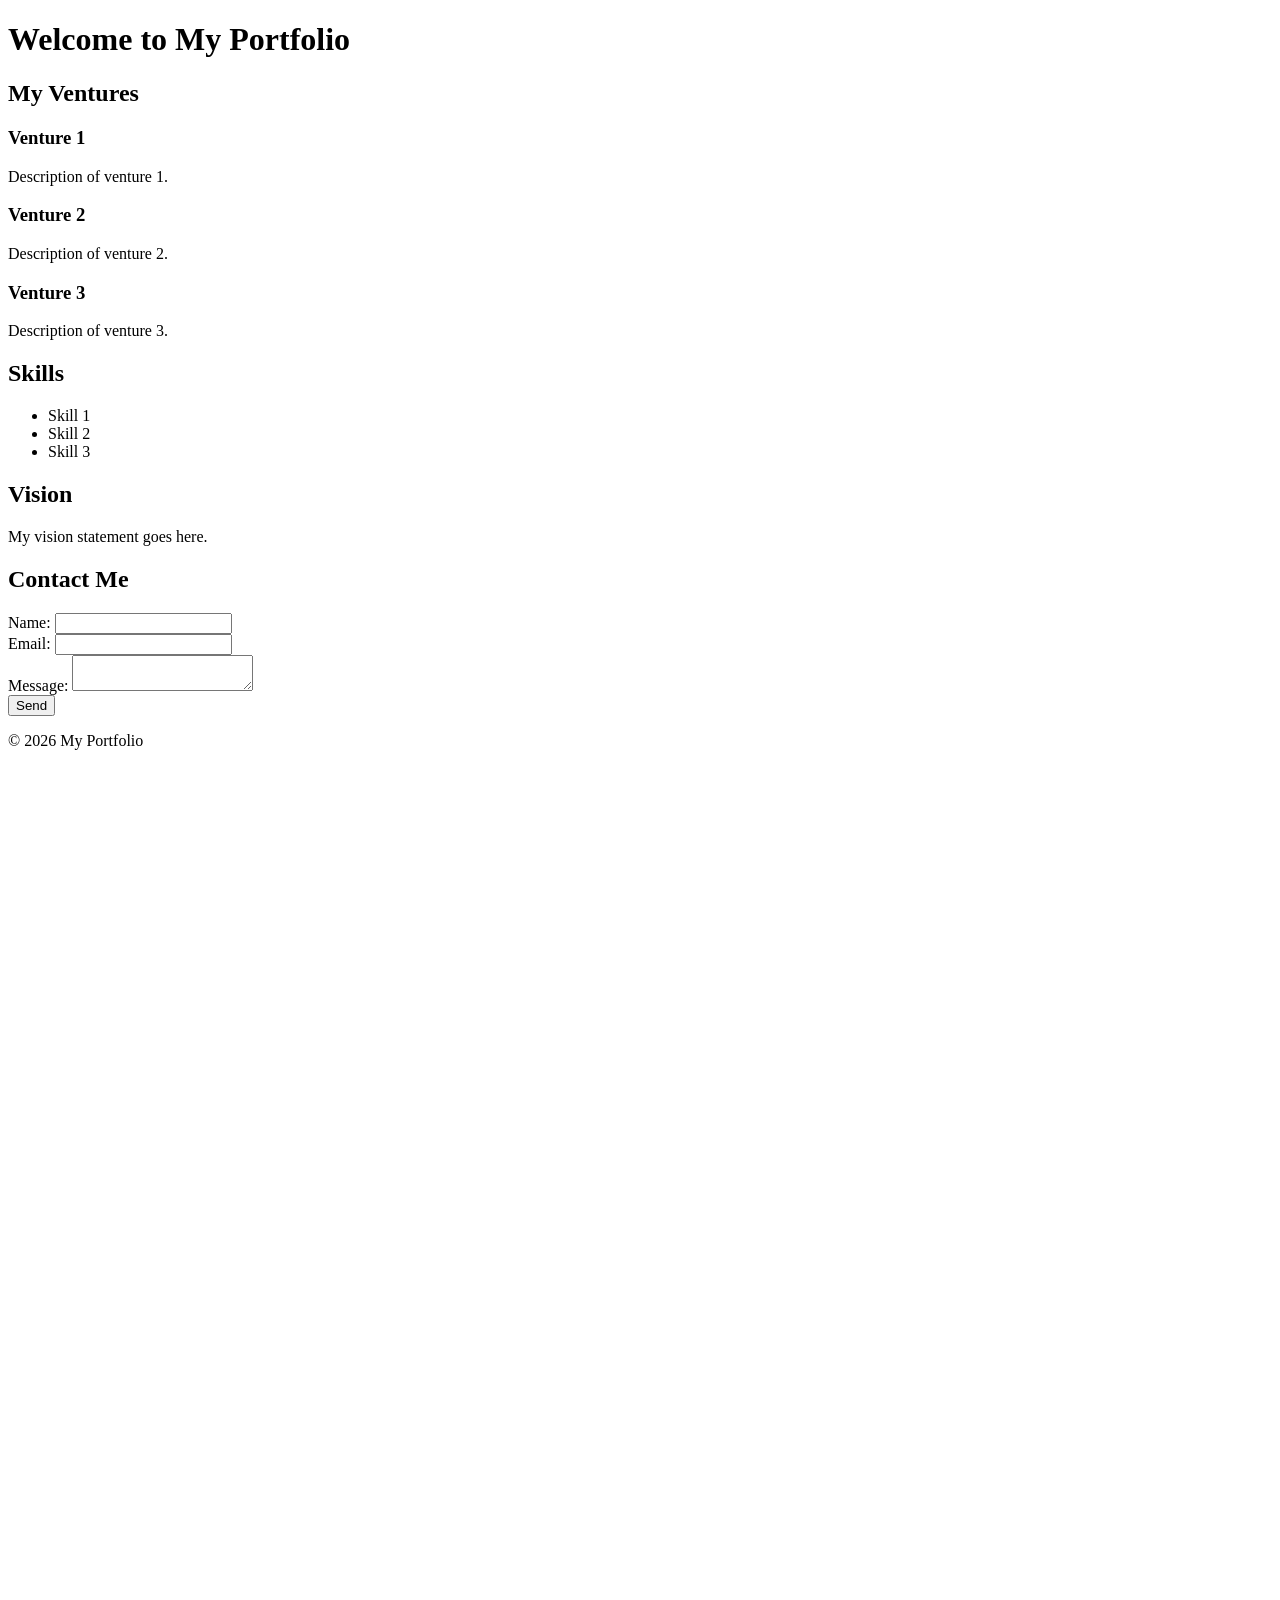
==== index.html @ dc234bf6 "Update HTML file with complete content including venture cards, skills section, vision section, cont" ====
<!DOCTYPE html>
<html lang="en">
<head>
    <meta charset="UTF-8">
    <meta name="viewport" content="width=device-width, initial-scale=1.0">
    <title>My Portfolio</title>
    <link rel="stylesheet" href="styles.css">
    <style>
        /* Custom cursor styling */
        body {
            cursor: url('custom-cursor.png'), auto;
        }
    </style>
</head>
<body>
    <header>
        <h1>Welcome to My Portfolio</h1>
    </header>
    <main>
        <section id="ventures">
            <h2>My Ventures</h2>
            <div class="venture-card">
                <h3>Venture 1</h3>
                <p>Description of venture 1.</p>
            </div>
            <div class="venture-card">
                <h3>Venture 2</h3>
                <p>Description of venture 2.</p>
            </div>
            <div class="venture-card">
                <h3>Venture 3</h3>
                <p>Description of venture 3.</p>
            </div>
        </section>
        <section id="skills">
            <h2>Skills</h2>
            <ul>
                <li>Skill 1</li>
                <li>Skill 2</li>
                <li>Skill 3</li>
            </ul>
        </section>
        <section id="vision">
            <h2>Vision</h2>
            <p>My vision statement goes here.</p>
        </section>
        <section id="contact">
            <h2>Contact Me</h2>
            <form>
                <label for="name">Name:</label>
                <input type="text" id="name" name="name" required><br>
                <label for="email">Email:</label>
                <input type="email" id="email" name="email" required><br>
                <label for="message">Message:</label>
                <textarea id="message" name="message" required></textarea><br>
                <input type="submit" value="Send">
            </form>
        </section>
    </main>
    <footer>
        <p>&copy; 2026 My Portfolio</p>
    </footer>
    <script>
        // JavaScript for custom cursor and canvas animations
        const canvas = document.createElement('canvas');
        document.body.appendChild(canvas);
        const ctx = canvas.getContext('2d');
        canvas.width = window.innerWidth;
        canvas.height = window.innerHeight;

        // Animation loop
        function animate() {
            ctx.clearRect(0, 0, canvas.width, canvas.height);
            // Custom animation logic here
            requestAnimationFrame(animate);
        }
        animate();
    </script>
</body>
</html>
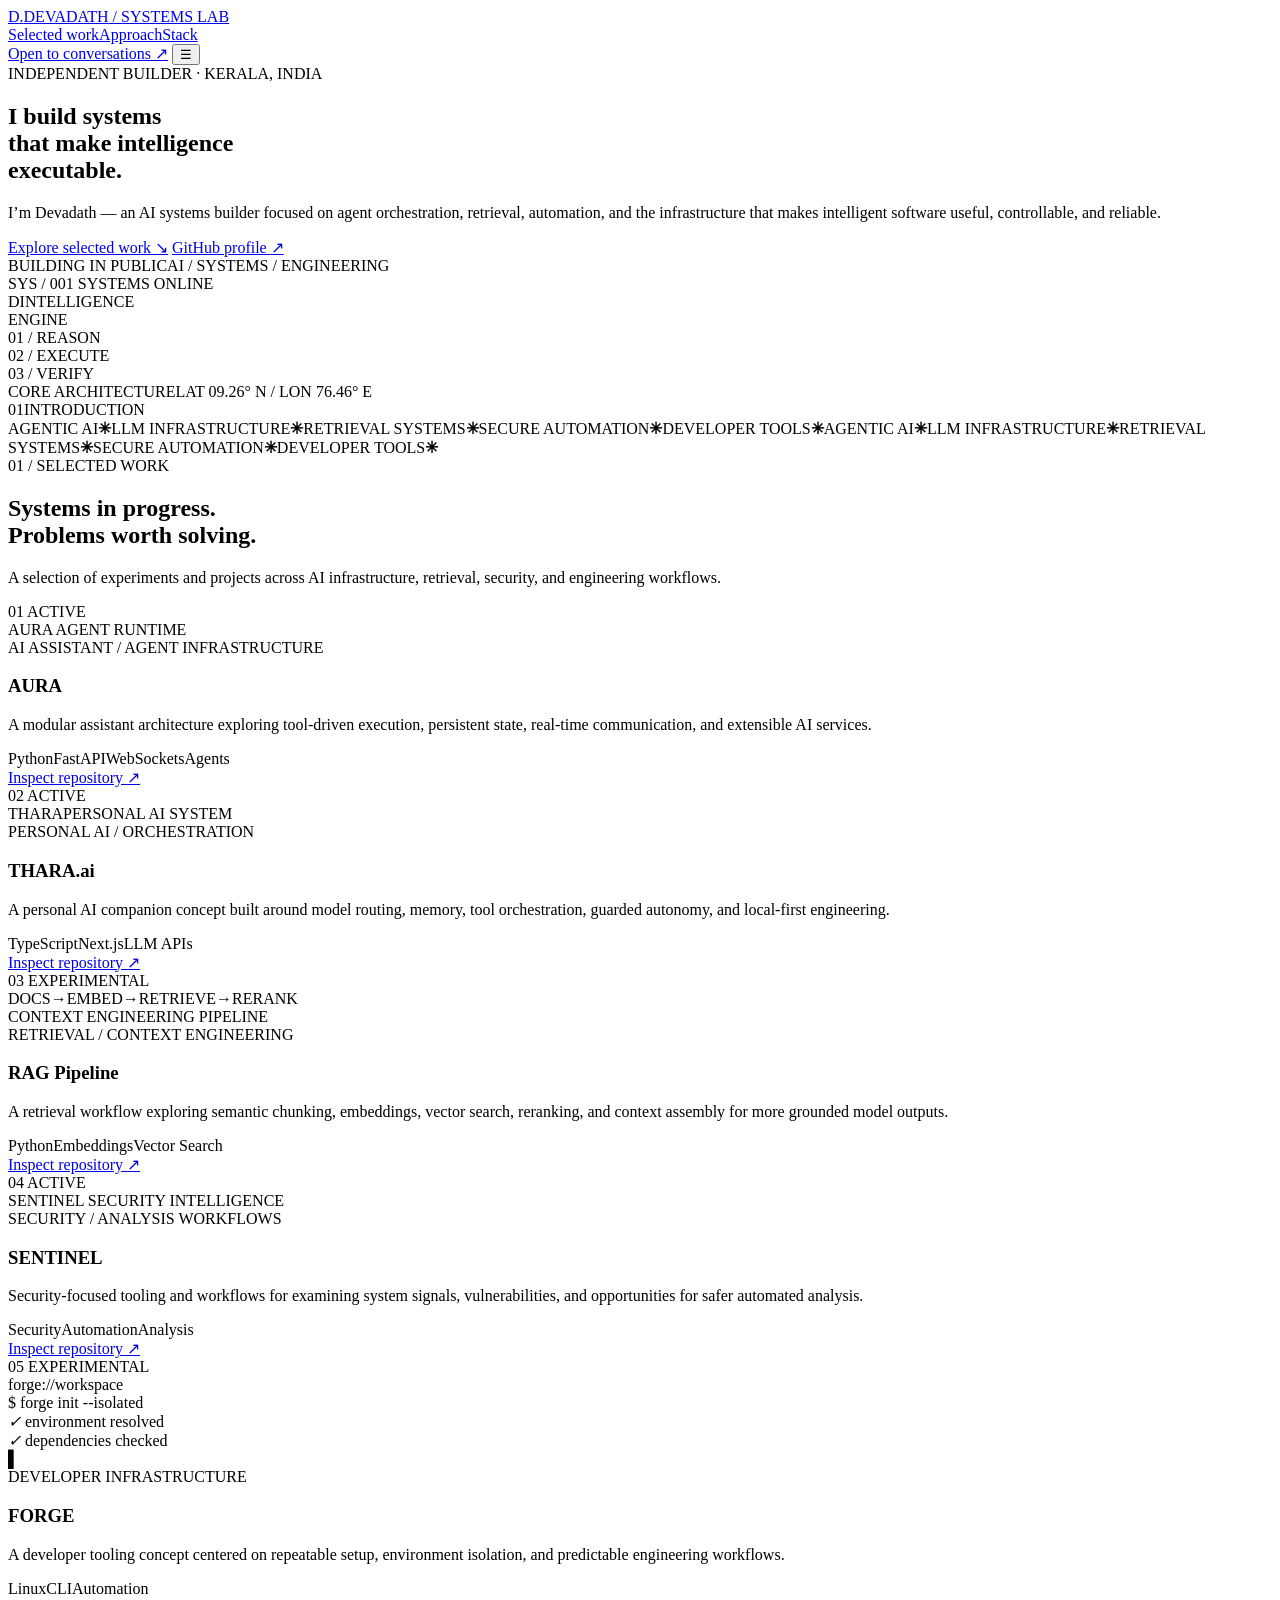
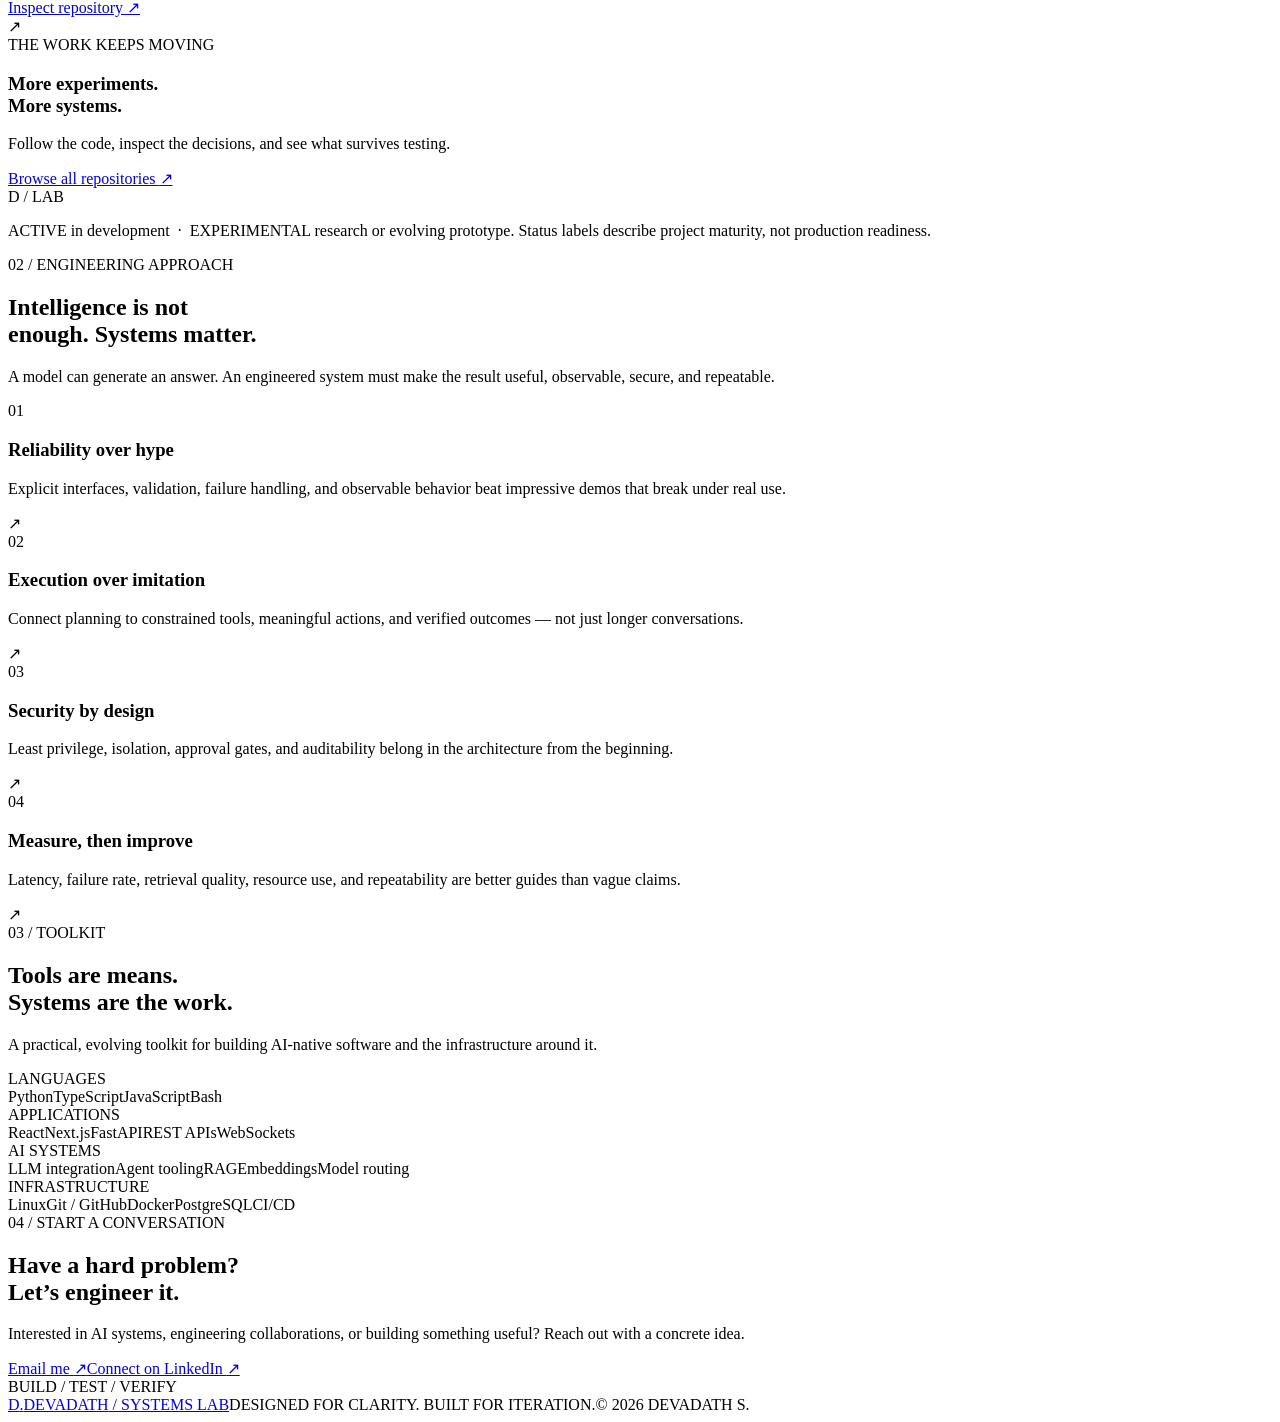
==== commit fc878d7c: "Build premium AI systems portfolio homepage" ====
--- a/index.html
+++ b/index.html
@@ -1,80 +1,116 @@
-<!DOCTYPE html>
+<!doctype html>
 <html lang="en">
 <head>
-    <meta charset="UTF-8">
-    <meta name="viewport" content="width=device-width, initial-scale=1.0">
-    <title>My Portfolio</title>
-    <link rel="stylesheet" href="styles.css">
-    <style>
-        /* Custom cursor styling */
-        body {
-            cursor: url('custom-cursor.png'), auto;
-        }
-    </style>
+  <meta charset="utf-8">
+  <meta name="viewport" content="width=device-width, initial-scale=1">
+  <meta name="theme-color" content="#050708">
+  <meta name="description" content="Devadath S. — AI systems builder exploring agentic AI, retrieval, secure automation and developer infrastructure.">
+  <title>Devadath S. — AI Systems Engineer</title>
+  <link rel="preconnect" href="https://fonts.googleapis.com">
+  <link rel="preconnect" href="https://fonts.gstatic.com" crossorigin>
+  <link href="https://fonts.googleapis.com/css2?family=DM+Mono:wght@400;500&family=Manrope:wght@400;500;600;700;800&display=swap" rel="stylesheet">
+  <link rel="stylesheet" href="styles.css">
+  <script defer src="script.js"></script>
 </head>
 <body>
-    <header>
-        <h1>Welcome to My Portfolio</h1>
-    </header>
-    <main>
-        <section id="ventures">
-            <h2>My Ventures</h2>
-            <div class="venture-card">
-                <h3>Venture 1</h3>
-                <p>Description of venture 1.</p>
-            </div>
-            <div class="venture-card">
-                <h3>Venture 2</h3>
-                <p>Description of venture 2.</p>
-            </div>
-            <div class="venture-card">
-                <h3>Venture 3</h3>
-                <p>Description of venture 3.</p>
-            </div>
-        </section>
-        <section id="skills">
-            <h2>Skills</h2>
-            <ul>
-                <li>Skill 1</li>
-                <li>Skill 2</li>
-                <li>Skill 3</li>
-            </ul>
-        </section>
-        <section id="vision">
-            <h2>Vision</h2>
-            <p>My vision statement goes here.</p>
-        </section>
-        <section id="contact">
-            <h2>Contact Me</h2>
-            <form>
-                <label for="name">Name:</label>
-                <input type="text" id="name" name="name" required><br>
-                <label for="email">Email:</label>
-                <input type="email" id="email" name="email" required><br>
-                <label for="message">Message:</label>
-                <textarea id="message" name="message" required></textarea><br>
-                <input type="submit" value="Send">
-            </form>
-        </section>
-    </main>
-    <footer>
-        <p>&copy; 2026 My Portfolio</p>
-    </footer>
-    <script>
-        // JavaScript for custom cursor and canvas animations
-        const canvas = document.createElement('canvas');
-        document.body.appendChild(canvas);
-        const ctx = canvas.getContext('2d');
-        canvas.width = window.innerWidth;
-        canvas.height = window.innerHeight;
+  <div class="grain" aria-hidden="true"></div>
+  <header class="topbar">
+    <a class="brand" href="#home" aria-label="Devadath home"><span class="brand-mark">D<span>.</span></span><span>DEVADATH<span class="brand-sub"> / SYSTEMS LAB</span></span></a>
+    <nav class="nav" aria-label="Main navigation">
+      <a href="#work">Selected work</a><a href="#approach">Approach</a><a href="#stack">Stack</a>
+    </nav>
+    <a class="availability" href="mailto:devadathdevan2008@gmail.com"><span class="pulse"></span> Open to conversations <span class="arrow">↗</span></a>
+    <button class="menu-toggle" aria-label="Toggle navigation" aria-expanded="false">☰</button>
+  </header>
 
-        // Animation loop
-        function animate() {
-            ctx.clearRect(0, 0, canvas.width, canvas.height);
-            // Custom animation logic here
-            requestAnimationFrame(animate);
-        }
-        animate();
-    </script>
+  <main id="home">
+    <section class="hero section-wrap">
+      <div class="hero-copy">
+        <div class="eyebrow"><span class="eyebrow-line"></span> INDEPENDENT BUILDER · KERALA, INDIA</div>
+        <h1>I build systems<br>that make <span class="accent">intelligence</span><br><span class="outline-text">executable.</span></h1>
+        <p class="hero-description">I’m Devadath — an AI systems builder focused on agent orchestration, retrieval, automation, and the infrastructure that makes intelligent software useful, controllable, and reliable.</p>
+        <div class="hero-actions">
+          <a class="button button-primary" href="#work">Explore selected work <span>↘</span></a>
+          <a class="text-link" href="https://github.com/devadathdev" target="_blank" rel="noreferrer">GitHub profile <span>↗</span></a>
+        </div>
+        <div class="hero-meta"><span><i class="meta-dot"></i> BUILDING IN PUBLIC</span><span>AI / SYSTEMS / ENGINEERING</span></div>
+      </div>
+      <div class="system-visual" aria-label="Abstract system architecture visualization">
+        <div class="visual-top"><span>SYS / 001</span><span class="live-label"><i></i> SYSTEMS ONLINE</span></div>
+        <div class="orbit orbit-outer"></div><div class="orbit orbit-mid"></div><div class="orbit orbit-inner"></div>
+        <div class="crosshair crosshair-a"></div><div class="crosshair crosshair-b"></div>
+        <div class="core"><div class="core-inner"><span class="core-glyph">D</span><span class="core-caption">INTELLIGENCE<br>ENGINE</span></div></div>
+        <span class="node node-one"></span><span class="node node-two"></span><span class="node node-three"></span>
+        <div class="orbit-label label-a">01 / REASON</div><div class="orbit-label label-b">02 / EXECUTE</div><div class="orbit-label label-c">03 / VERIFY</div>
+        <div class="visual-bottom"><span>CORE ARCHITECTURE</span><span>LAT 09.26° N / LON 76.46° E</span></div>
+      </div>
+      <div class="hero-index"><span>01</span><span class="index-line"></span><span>INTRODUCTION</span></div>
+    </section>
+
+    <section class="ticker" aria-label="Engineering focus"><div class="ticker-track"><span>AGENTIC AI</span><b>✳</b><span>LLM INFRASTRUCTURE</span><b>✳</b><span>RETRIEVAL SYSTEMS</span><b>✳</b><span>SECURE AUTOMATION</span><b>✳</b><span>DEVELOPER TOOLS</span><b>✳</b><span>AGENTIC AI</span><b>✳</b><span>LLM INFRASTRUCTURE</span><b>✳</b><span>RETRIEVAL SYSTEMS</span><b>✳</b><span>SECURE AUTOMATION</span><b>✳</b><span>DEVELOPER TOOLS</span><b>✳</b></div></section>
+
+    <section id="work" class="section-wrap work-section">
+      <div class="section-heading"><div><div class="eyebrow"><span class="eyebrow-line"></span> 01 / SELECTED WORK</div><h2>Systems in progress.<br><span class="muted">Problems worth solving.</span></h2></div><p class="section-note">A selection of experiments and projects across AI infrastructure, retrieval, security, and engineering workflows.</p></div>
+      <div class="project-grid">
+        <article class="project-card project-featured">
+          <div class="project-top"><span class="project-number">01</span><span class="status status-active"><i></i> ACTIVE</span></div>
+          <div class="project-art art-aura"><div class="art-grid"></div><div class="aura-orb"></div><div class="art-label">AURA <span>AGENT RUNTIME</span></div><div class="art-lines"></div></div>
+          <div class="project-info"><div class="project-kicker">AI ASSISTANT / AGENT INFRASTRUCTURE</div><h3>AURA</h3><p>A modular assistant architecture exploring tool-driven execution, persistent state, real-time communication, and extensible AI services.</p><div class="tags"><span>Python</span><span>FastAPI</span><span>WebSockets</span><span>Agents</span></div><a class="project-link" href="https://github.com/devadathdev/aura-assistant" target="_blank" rel="noreferrer">Inspect repository <span>↗</span></a></div>
+        </article>
+        <article class="project-card">
+          <div class="project-top"><span class="project-number">02</span><span class="status status-active"><i></i> ACTIVE</span></div>
+          <div class="project-art art-thara"><div class="thara-rings"><span></span><span></span><span></span></div><div class="art-label">THARA<span>PERSONAL AI SYSTEM</span></div><div class="signal-bars"><i></i><i></i><i></i><i></i><i></i><i></i><i></i></div></div>
+          <div class="project-info"><div class="project-kicker">PERSONAL AI / ORCHESTRATION</div><h3>THARA.ai</h3><p>A personal AI companion concept built around model routing, memory, tool orchestration, guarded autonomy, and local-first engineering.</p><div class="tags"><span>TypeScript</span><span>Next.js</span><span>LLM APIs</span></div><a class="project-link" href="https://github.com/devadathdev/Thara-ai" target="_blank" rel="noreferrer">Inspect repository <span>↗</span></a></div>
+        </article>
+        <article class="project-card">
+          <div class="project-top"><span class="project-number">03</span><span class="status status-experiment"><i></i> EXPERIMENTAL</span></div>
+          <div class="project-art art-rag"><div class="rag-flow"><span>DOCS</span><b>→</b><span>EMBED</span><b>→</b><span>RETRIEVE</span><b>→</b><span>RERANK</span></div><div class="art-label">CONTEXT <span>ENGINEERING PIPELINE</span></div></div>
+          <div class="project-info"><div class="project-kicker">RETRIEVAL / CONTEXT ENGINEERING</div><h3>RAG Pipeline</h3><p>A retrieval workflow exploring semantic chunking, embeddings, vector search, reranking, and context assembly for more grounded model outputs.</p><div class="tags"><span>Python</span><span>Embeddings</span><span>Vector Search</span></div><a class="project-link" href="https://github.com/devadathdev/rag" target="_blank" rel="noreferrer">Inspect repository <span>↗</span></a></div>
+        </article>
+        <article class="project-card">
+          <div class="project-top"><span class="project-number">04</span><span class="status status-active"><i></i> ACTIVE</span></div>
+          <div class="project-art art-sentinel"><div class="radar"><span></span><span></span><span></span><i></i></div><div class="art-label">SENTINEL <span>SECURITY INTELLIGENCE</span></div></div>
+          <div class="project-info"><div class="project-kicker">SECURITY / ANALYSIS WORKFLOWS</div><h3>SENTINEL</h3><p>Security-focused tooling and workflows for examining system signals, vulnerabilities, and opportunities for safer automated analysis.</p><div class="tags"><span>Security</span><span>Automation</span><span>Analysis</span></div><a class="project-link" href="https://github.com/devadathdev/SENTINEL" target="_blank" rel="noreferrer">Inspect repository <span>↗</span></a></div>
+        </article>
+        <article class="project-card">
+          <div class="project-top"><span class="project-number">05</span><span class="status status-experiment"><i></i> EXPERIMENTAL</span></div>
+          <div class="project-art art-forge"><div class="terminal-window"><div class="terminal-head"><i></i><i></i><i></i><span>forge://workspace</span></div><div class="terminal-code"><span>$</span> forge init --isolated<br><em>✓</em> environment resolved<br><em>✓</em> dependencies checked<br><span class="cursor">▌</span></div></div></div>
+          <div class="project-info"><div class="project-kicker">DEVELOPER INFRASTRUCTURE</div><h3>FORGE</h3><p>A developer tooling concept centered on repeatable setup, environment isolation, and predictable engineering workflows.</p><div class="tags"><span>Linux</span><span>CLI</span><span>Automation</span></div><a class="project-link" href="https://github.com/devadathdev/FORGE" target="_blank" rel="noreferrer">Inspect repository <span>↗</span></a></div>
+        </article>
+        <article class="project-card project-cta">
+          <div class="cta-mark">↗</div><div class="project-kicker">THE WORK KEEPS MOVING</div><h3>More experiments.<br>More systems.</h3><p>Follow the code, inspect the decisions, and see what survives testing.</p><a class="button button-outline" href="https://github.com/devadathdev?tab=repositories" target="_blank" rel="noreferrer">Browse all repositories <span>↗</span></a><div class="cta-decoration">D / LAB</div>
+        </article>
+      </div>
+      <p class="status-note"><span class="status status-active"><i></i> ACTIVE</span> in development &nbsp;·&nbsp; <span class="status status-experiment"><i></i> EXPERIMENTAL</span> research or evolving prototype. Status labels describe project maturity, not production readiness.</p>
+    </section>
+
+    <section id="approach" class="approach-section">
+      <div class="section-wrap approach-layout">
+        <div><div class="eyebrow"><span class="eyebrow-line"></span> 02 / ENGINEERING APPROACH</div><h2>Intelligence is not<br>enough. <span class="accent">Systems matter.</span></h2><p class="approach-intro">A model can generate an answer. An engineered system must make the result useful, observable, secure, and repeatable.</p></div>
+        <div class="principles">
+          <article><span class="principle-num">01</span><div><h3>Reliability over hype</h3><p>Explicit interfaces, validation, failure handling, and observable behavior beat impressive demos that break under real use.</p></div><span class="principle-symbol">↗</span></article>
+          <article><span class="principle-num">02</span><div><h3>Execution over imitation</h3><p>Connect planning to constrained tools, meaningful actions, and verified outcomes — not just longer conversations.</p></div><span class="principle-symbol">↗</span></article>
+          <article><span class="principle-num">03</span><div><h3>Security by design</h3><p>Least privilege, isolation, approval gates, and auditability belong in the architecture from the beginning.</p></div><span class="principle-symbol">↗</span></article>
+          <article><span class="principle-num">04</span><div><h3>Measure, then improve</h3><p>Latency, failure rate, retrieval quality, resource use, and repeatability are better guides than vague claims.</p></div><span class="principle-symbol">↗</span></article>
+        </div>
+      </div>
+    </section>
+
+    <section id="stack" class="section-wrap stack-section">
+      <div class="section-heading"><div><div class="eyebrow"><span class="eyebrow-line"></span> 03 / TOOLKIT</div><h2>Tools are means.<br><span class="muted">Systems are the work.</span></h2></div><p class="section-note">A practical, evolving toolkit for building AI-native software and the infrastructure around it.</p></div>
+      <div class="stack-board">
+        <div class="stack-row"><span class="stack-label">LANGUAGES</span><div class="stack-items"><span>Python</span><span>TypeScript</span><span>JavaScript</span><span>Bash</span></div></div>
+        <div class="stack-row"><span class="stack-label">APPLICATIONS</span><div class="stack-items"><span>React</span><span>Next.js</span><span>FastAPI</span><span>REST APIs</span><span>WebSockets</span></div></div>
+        <div class="stack-row"><span class="stack-label">AI SYSTEMS</span><div class="stack-items"><span>LLM integration</span><span>Agent tooling</span><span>RAG</span><span>Embeddings</span><span>Model routing</span></div></div>
+        <div class="stack-row"><span class="stack-label">INFRASTRUCTURE</span><div class="stack-items"><span>Linux</span><span>Git / GitHub</span><span>Docker</span><span>PostgreSQL</span><span>CI/CD</span></div></div>
+      </div>
+    </section>
+
+    <section class="contact-section">
+      <div class="section-wrap contact-inner"><div class="eyebrow"><span class="eyebrow-line"></span> 04 / START A CONVERSATION</div><h2>Have a hard problem?<br><span class="accent">Let’s engineer it.</span></h2><p>Interested in AI systems, engineering collaborations, or building something useful? Reach out with a concrete idea.</p><div class="contact-actions"><a class="button button-primary" href="mailto:devadathdevan2008@gmail.com">Email me <span>↗</span></a><a class="button button-outline" href="https://www.linkedin.com/in/devadath-s-091b55363" target="_blank" rel="noreferrer">Connect on LinkedIn <span>↗</span></a></div><div class="contact-watermark">BUILD / TEST / VERIFY</div></div>
+    </section>
+  </main>
+
+  <footer class="footer"><a class="brand" href="#home"><span class="brand-mark">D<span>.</span></span><span>DEVADATH<span class="brand-sub"> / SYSTEMS LAB</span></span></a><span class="footer-note">DESIGNED FOR CLARITY. BUILT FOR ITERATION.</span><span class="footer-copy">© <span id="year">2026</span> DEVADATH S.</span></footer>
 </body>
 </html>
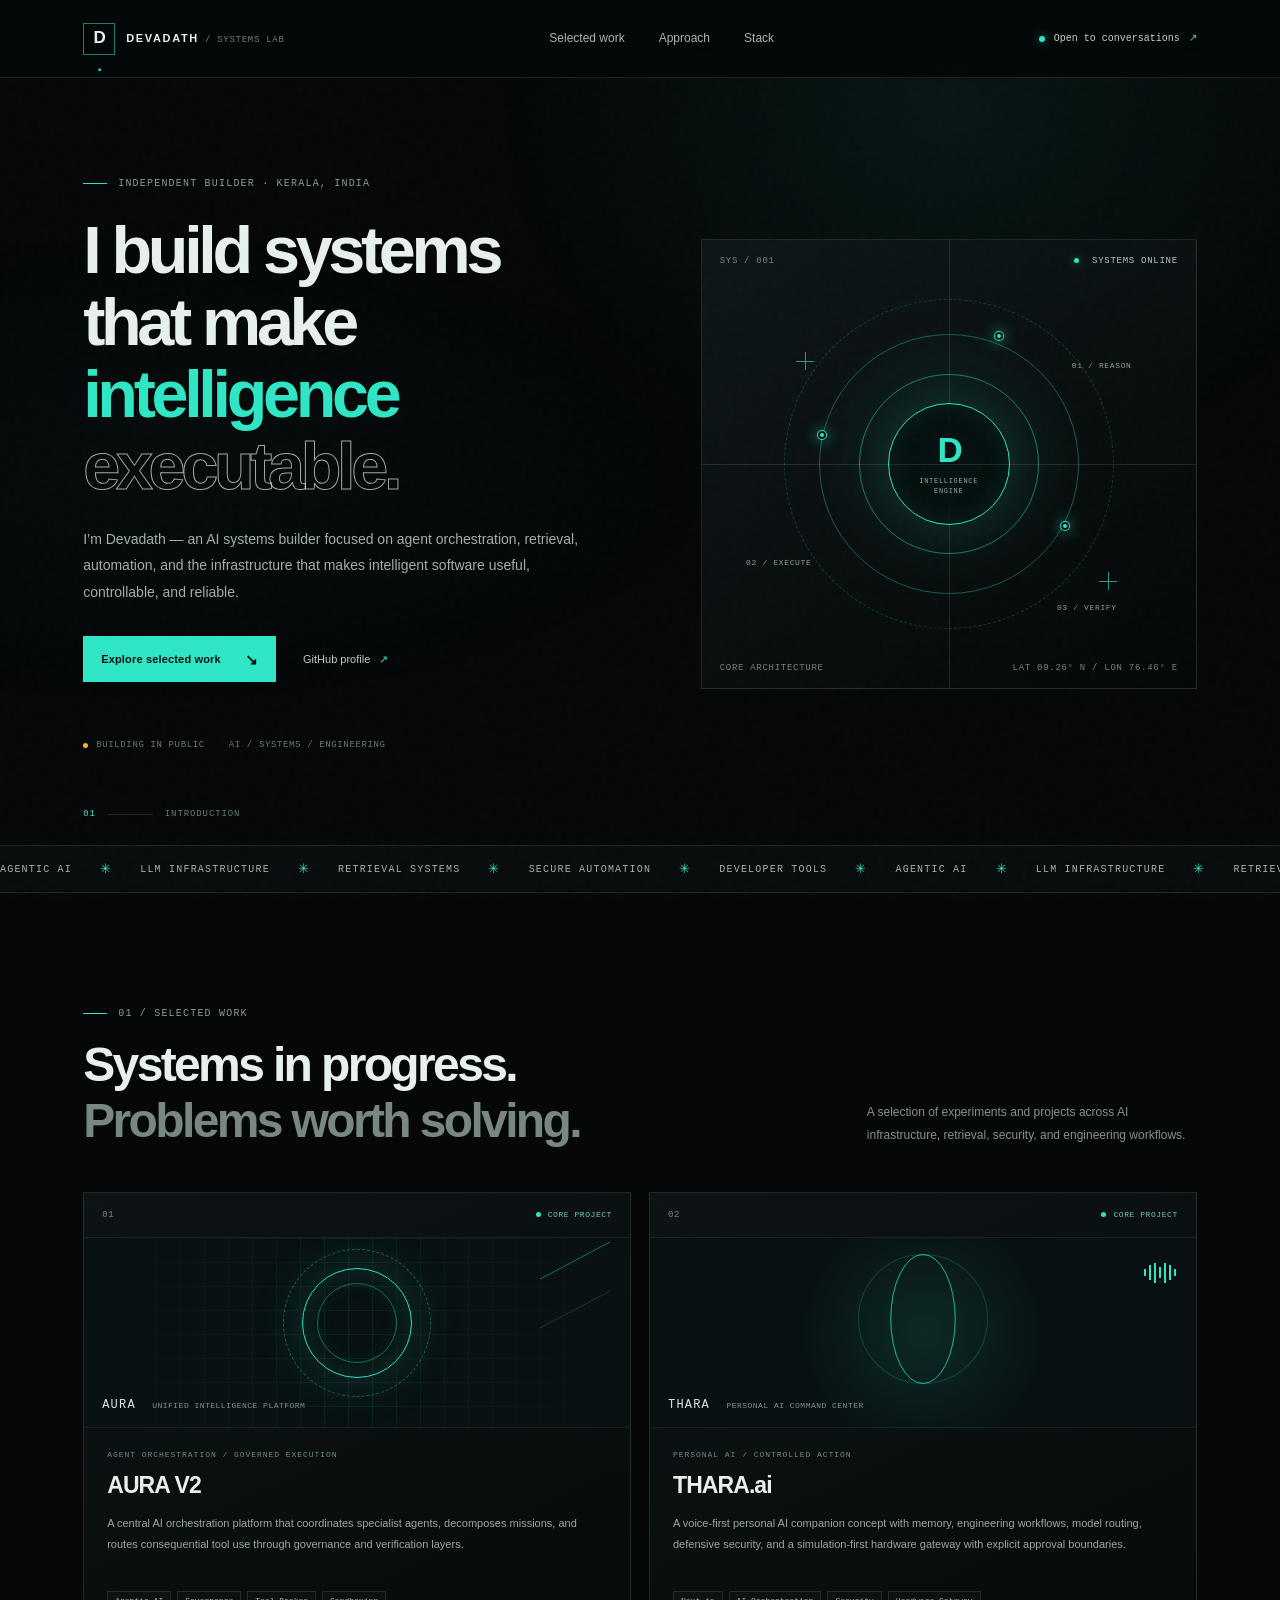
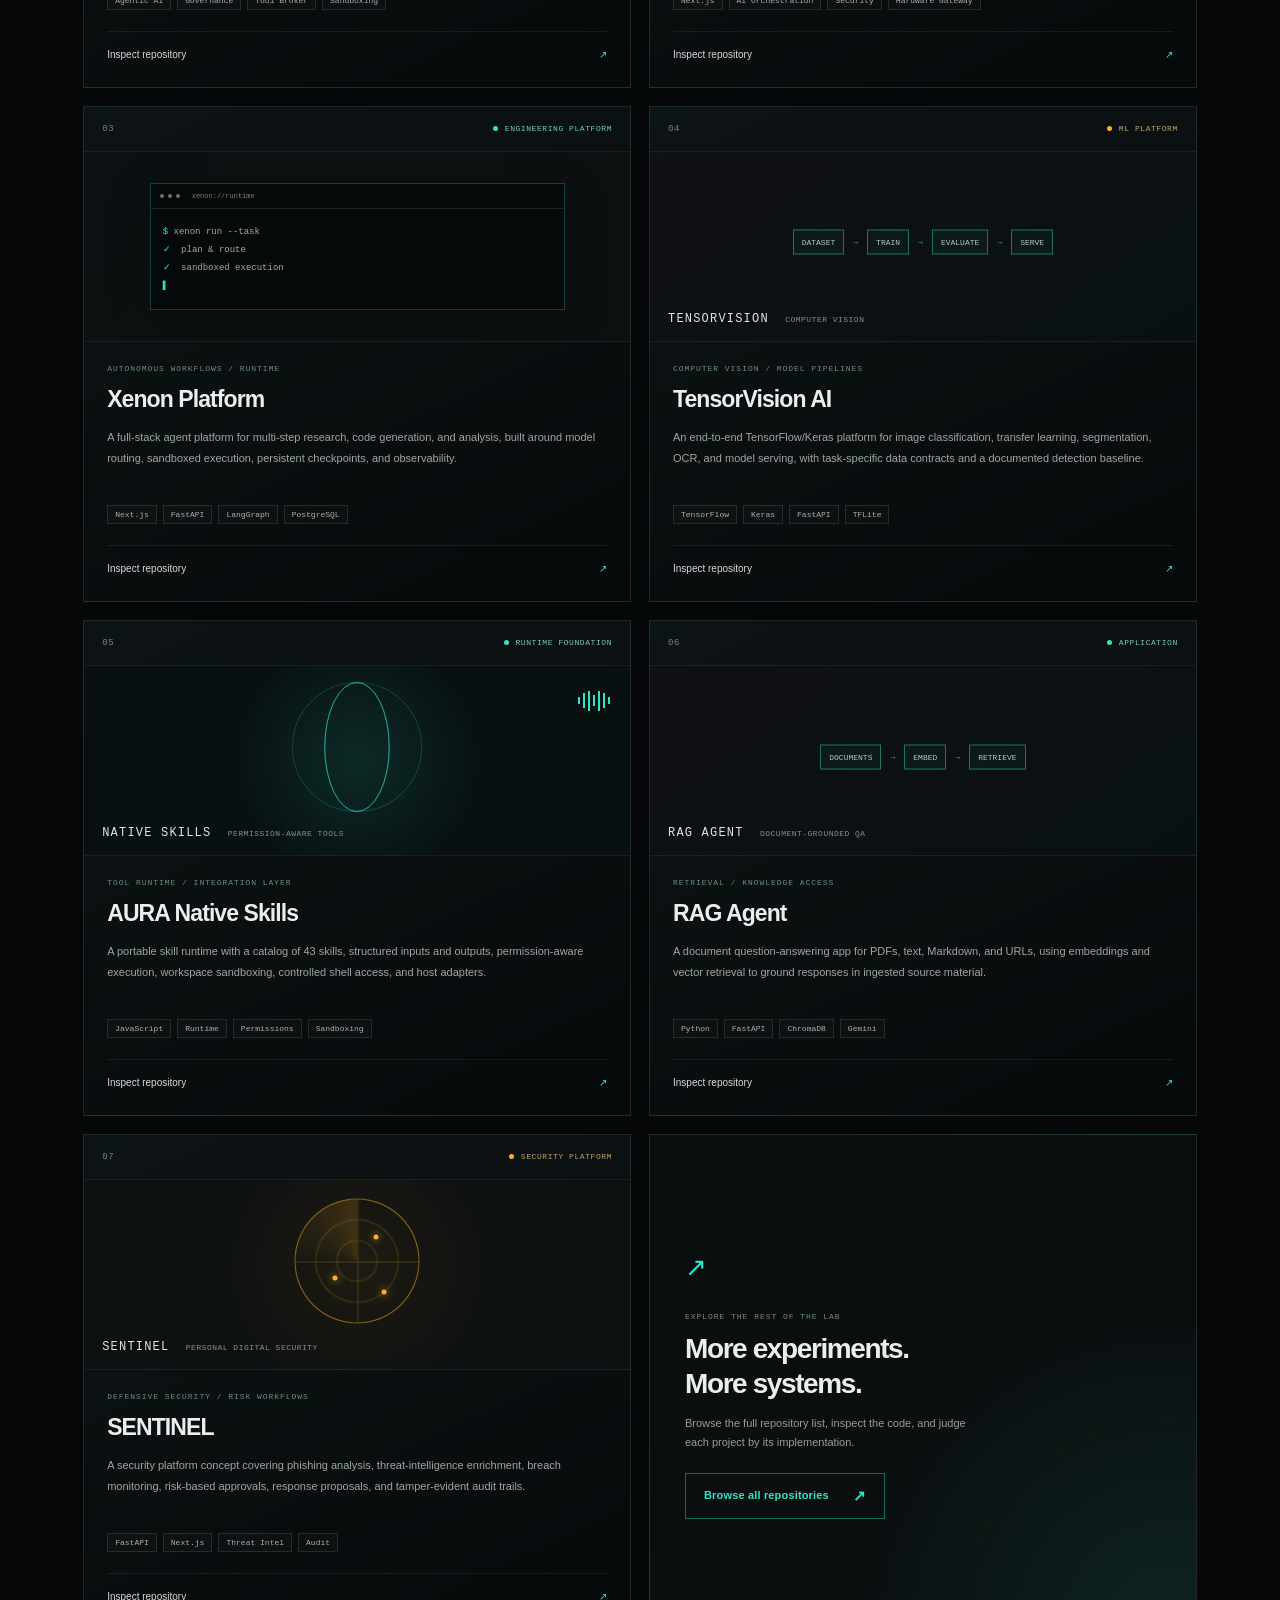
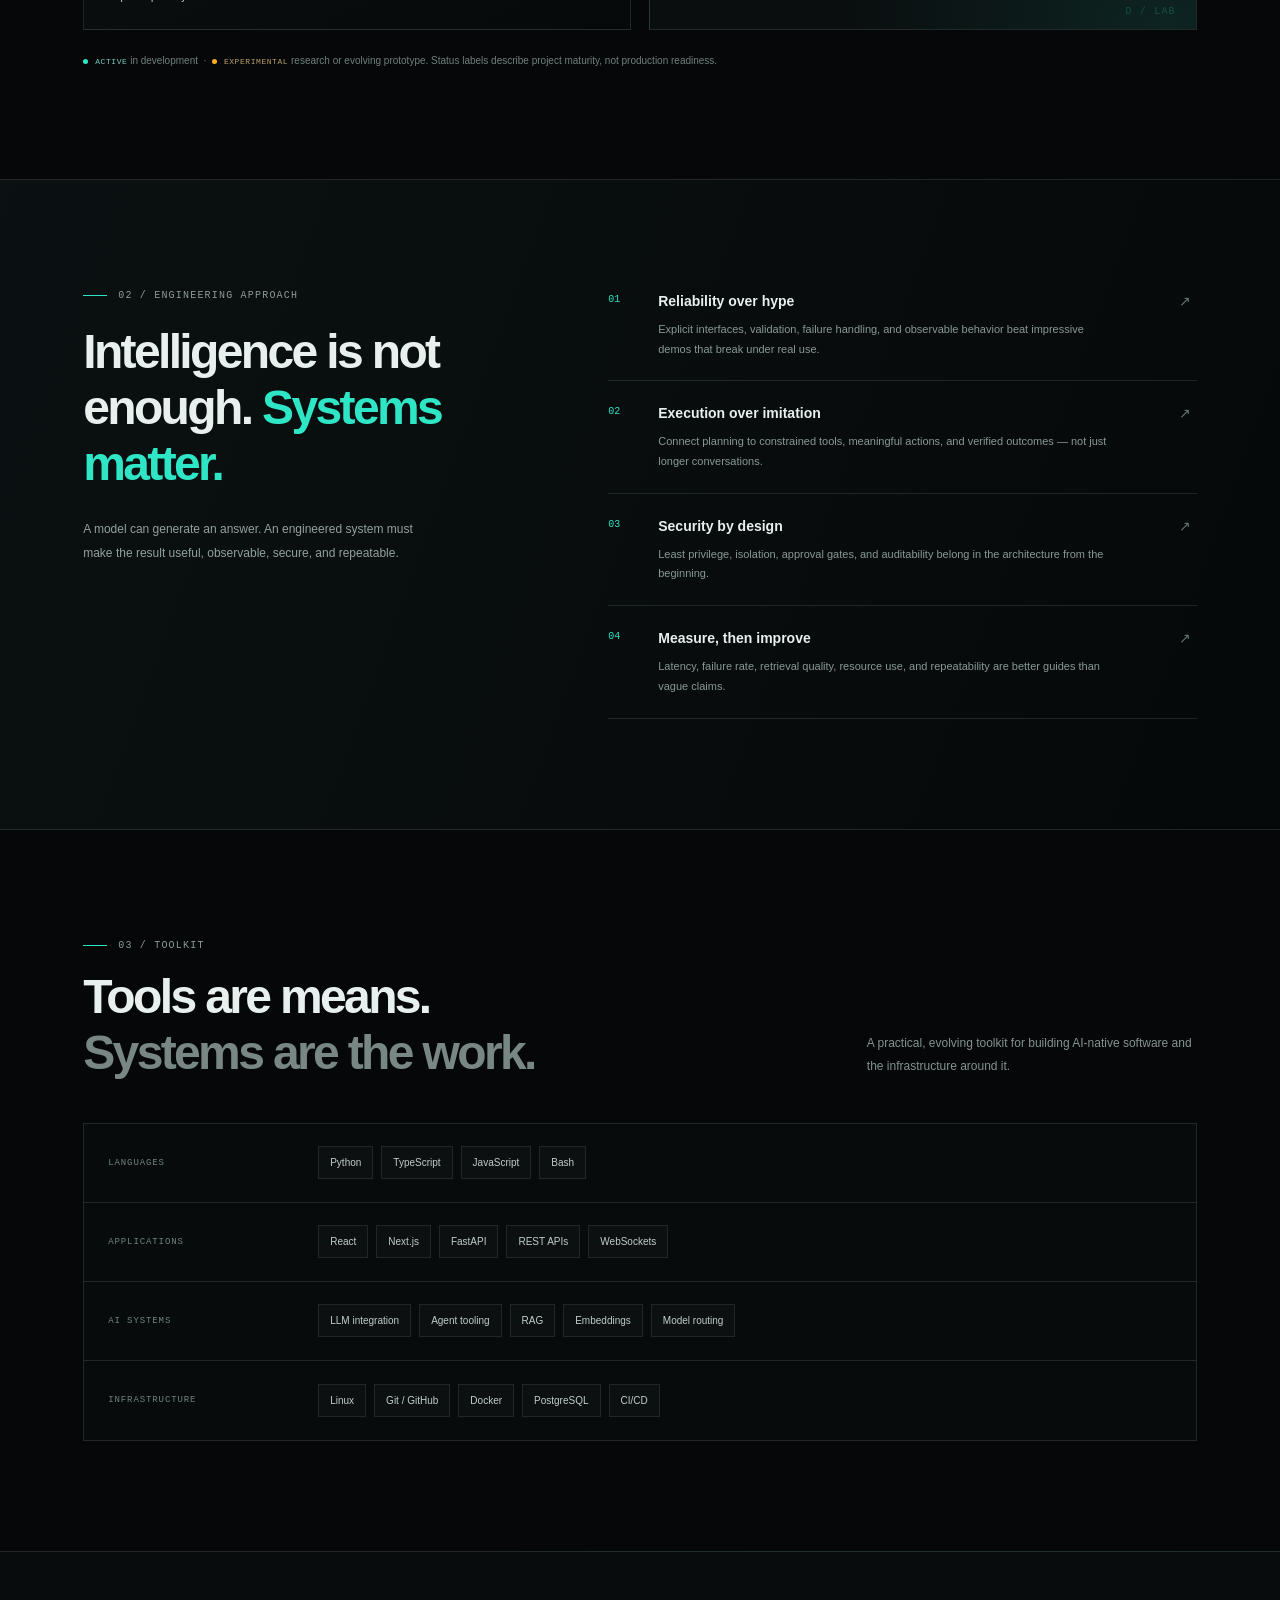
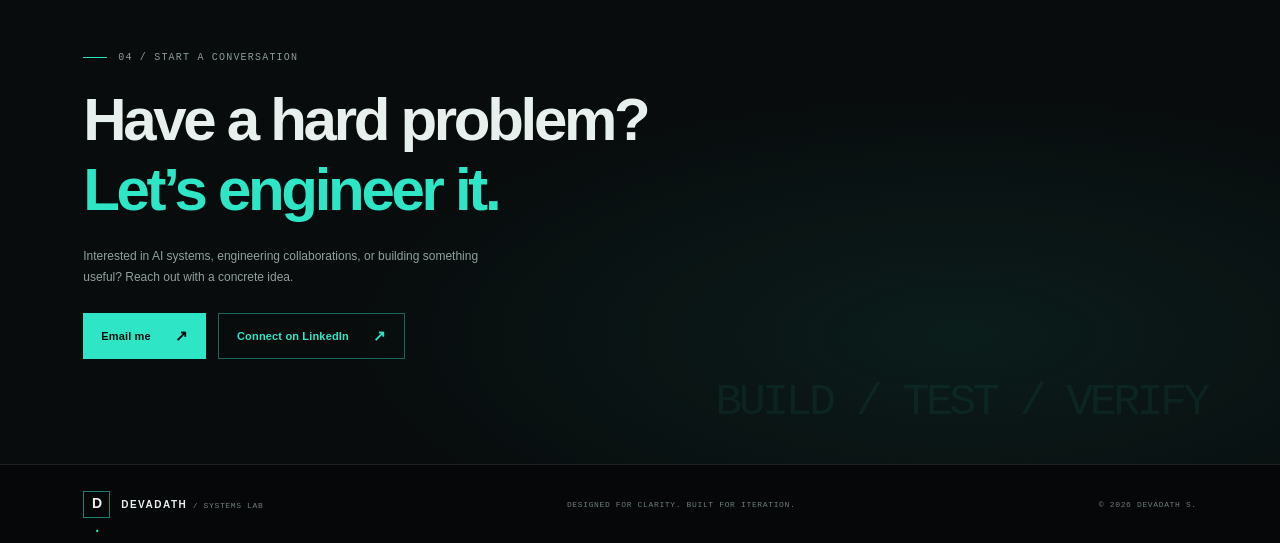
==== commit 7ba3e183: "Feature strongest public AI and engineering repositories" ====
--- a/index.html
+++ b/index.html
@@ -53,32 +53,42 @@
       <div class="section-heading"><div><div class="eyebrow"><span class="eyebrow-line"></span> 01 / SELECTED WORK</div><h2>Systems in progress.<br><span class="muted">Problems worth solving.</span></h2></div><p class="section-note">A selection of experiments and projects across AI infrastructure, retrieval, security, and engineering workflows.</p></div>
       <div class="project-grid">
         <article class="project-card project-featured">
-          <div class="project-top"><span class="project-number">01</span><span class="status status-active"><i></i> ACTIVE</span></div>
-          <div class="project-art art-aura"><div class="art-grid"></div><div class="aura-orb"></div><div class="art-label">AURA <span>AGENT RUNTIME</span></div><div class="art-lines"></div></div>
-          <div class="project-info"><div class="project-kicker">AI ASSISTANT / AGENT INFRASTRUCTURE</div><h3>AURA</h3><p>A modular assistant architecture exploring tool-driven execution, persistent state, real-time communication, and extensible AI services.</p><div class="tags"><span>Python</span><span>FastAPI</span><span>WebSockets</span><span>Agents</span></div><a class="project-link" href="https://github.com/devadathdev/aura-assistant" target="_blank" rel="noreferrer">Inspect repository <span>↗</span></a></div>
+          <div class="project-top"><span class="project-number">01</span><span class="status status-active"><i></i> CORE PROJECT</span></div>
+          <div class="project-art art-aura"><div class="art-grid"></div><div class="aura-orb"></div><div class="art-label">AURA <span>UNIFIED INTELLIGENCE PLATFORM</span></div><div class="art-lines"></div></div>
+          <div class="project-info"><div class="project-kicker">AGENT ORCHESTRATION / GOVERNED EXECUTION</div><h3>AURA V2</h3><p>A central AI orchestration platform that coordinates specialist agents, decomposes missions, and routes consequential tool use through governance and verification layers.</p><div class="tags"><span>Agentic AI</span><span>Governance</span><span>Tool Broker</span><span>Sandboxing</span></div><a class="project-link" href="https://github.com/devadathdev/AURA-V2" target="_blank" rel="noreferrer">Inspect repository <span>↗</span></a></div>
         </article>
         <article class="project-card">
-          <div class="project-top"><span class="project-number">02</span><span class="status status-active"><i></i> ACTIVE</span></div>
-          <div class="project-art art-thara"><div class="thara-rings"><span></span><span></span><span></span></div><div class="art-label">THARA<span>PERSONAL AI SYSTEM</span></div><div class="signal-bars"><i></i><i></i><i></i><i></i><i></i><i></i><i></i></div></div>
-          <div class="project-info"><div class="project-kicker">PERSONAL AI / ORCHESTRATION</div><h3>THARA.ai</h3><p>A personal AI companion concept built around model routing, memory, tool orchestration, guarded autonomy, and local-first engineering.</p><div class="tags"><span>TypeScript</span><span>Next.js</span><span>LLM APIs</span></div><a class="project-link" href="https://github.com/devadathdev/Thara-ai" target="_blank" rel="noreferrer">Inspect repository <span>↗</span></a></div>
+          <div class="project-top"><span class="project-number">02</span><span class="status status-active"><i></i> CORE PROJECT</span></div>
+          <div class="project-art art-thara"><div class="thara-rings"><span></span><span></span><span></span></div><div class="art-label">THARA <span>PERSONAL AI COMMAND CENTER</span></div><div class="signal-bars"><i></i><i></i><i></i><i></i><i></i><i></i><i></i></div></div>
+          <div class="project-info"><div class="project-kicker">PERSONAL AI / CONTROLLED ACTION</div><h3>THARA.ai</h3><p>A voice-first personal AI companion concept with memory, engineering workflows, model routing, defensive security, and a simulation-first hardware gateway with explicit approval boundaries.</p><div class="tags"><span>Next.js</span><span>AI Orchestration</span><span>Security</span><span>Hardware Gateway</span></div><a class="project-link" href="https://github.com/devadathdev/Thara-ai" target="_blank" rel="noreferrer">Inspect repository <span>↗</span></a></div>
         </article>
         <article class="project-card">
-          <div class="project-top"><span class="project-number">03</span><span class="status status-experiment"><i></i> EXPERIMENTAL</span></div>
-          <div class="project-art art-rag"><div class="rag-flow"><span>DOCS</span><b>→</b><span>EMBED</span><b>→</b><span>RETRIEVE</span><b>→</b><span>RERANK</span></div><div class="art-label">CONTEXT <span>ENGINEERING PIPELINE</span></div></div>
-          <div class="project-info"><div class="project-kicker">RETRIEVAL / CONTEXT ENGINEERING</div><h3>RAG Pipeline</h3><p>A retrieval workflow exploring semantic chunking, embeddings, vector search, reranking, and context assembly for more grounded model outputs.</p><div class="tags"><span>Python</span><span>Embeddings</span><span>Vector Search</span></div><a class="project-link" href="https://github.com/devadathdev/rag" target="_blank" rel="noreferrer">Inspect repository <span>↗</span></a></div>
+          <div class="project-top"><span class="project-number">03</span><span class="status status-active"><i></i> ENGINEERING PLATFORM</span></div>
+          <div class="project-art art-forge"><div class="terminal-window"><div class="terminal-head"><i></i><i></i><i></i><span>xenon://runtime</span></div><div class="terminal-code"><span>$</span> xenon run --task<br><em>✓</em> plan &amp; route<br><em>✓</em> sandboxed execution<br><span class="cursor">▌</span></div></div></div>
+          <div class="project-info"><div class="project-kicker">AUTONOMOUS WORKFLOWS / RUNTIME</div><h3>Xenon Platform</h3><p>A full-stack agent platform for multi-step research, code generation, and analysis, built around model routing, sandboxed execution, persistent checkpoints, and observability.</p><div class="tags"><span>Next.js</span><span>FastAPI</span><span>LangGraph</span><span>PostgreSQL</span></div><a class="project-link" href="https://github.com/devadathdev/xenon" target="_blank" rel="noreferrer">Inspect repository <span>↗</span></a></div>
         </article>
         <article class="project-card">
-          <div class="project-top"><span class="project-number">04</span><span class="status status-active"><i></i> ACTIVE</span></div>
-          <div class="project-art art-sentinel"><div class="radar"><span></span><span></span><span></span><i></i></div><div class="art-label">SENTINEL <span>SECURITY INTELLIGENCE</span></div></div>
-          <div class="project-info"><div class="project-kicker">SECURITY / ANALYSIS WORKFLOWS</div><h3>SENTINEL</h3><p>Security-focused tooling and workflows for examining system signals, vulnerabilities, and opportunities for safer automated analysis.</p><div class="tags"><span>Security</span><span>Automation</span><span>Analysis</span></div><a class="project-link" href="https://github.com/devadathdev/SENTINEL" target="_blank" rel="noreferrer">Inspect repository <span>↗</span></a></div>
+          <div class="project-top"><span class="project-number">04</span><span class="status status-experiment"><i></i> ML PLATFORM</span></div>
+          <div class="project-art art-rag"><div class="rag-flow"><span>DATASET</span><b>→</b><span>TRAIN</span><b>→</b><span>EVALUATE</span><b>→</b><span>SERVE</span></div><div class="art-label">TENSORVISION <span>COMPUTER VISION</span></div></div>
+          <div class="project-info"><div class="project-kicker">COMPUTER VISION / MODEL PIPELINES</div><h3>TensorVision AI</h3><p>An end-to-end TensorFlow/Keras platform for image classification, transfer learning, segmentation, OCR, and model serving, with task-specific data contracts and a documented detection baseline.</p><div class="tags"><span>TensorFlow</span><span>Keras</span><span>FastAPI</span><span>TFLite</span></div><a class="project-link" href="https://github.com/devadathdev/tensorflow.ai" target="_blank" rel="noreferrer">Inspect repository <span>↗</span></a></div>
         </article>
         <article class="project-card">
-          <div class="project-top"><span class="project-number">05</span><span class="status status-experiment"><i></i> EXPERIMENTAL</span></div>
-          <div class="project-art art-forge"><div class="terminal-window"><div class="terminal-head"><i></i><i></i><i></i><span>forge://workspace</span></div><div class="terminal-code"><span>$</span> forge init --isolated<br><em>✓</em> environment resolved<br><em>✓</em> dependencies checked<br><span class="cursor">▌</span></div></div></div>
-          <div class="project-info"><div class="project-kicker">DEVELOPER INFRASTRUCTURE</div><h3>FORGE</h3><p>A developer tooling concept centered on repeatable setup, environment isolation, and predictable engineering workflows.</p><div class="tags"><span>Linux</span><span>CLI</span><span>Automation</span></div><a class="project-link" href="https://github.com/devadathdev/FORGE" target="_blank" rel="noreferrer">Inspect repository <span>↗</span></a></div>
+          <div class="project-top"><span class="project-number">05</span><span class="status status-active"><i></i> RUNTIME FOUNDATION</span></div>
+          <div class="project-art art-thara"><div class="thara-rings"><span></span><span></span><span></span></div><div class="art-label">NATIVE SKILLS <span>PERMISSION-AWARE TOOLS</span></div><div class="signal-bars"><i></i><i></i><i></i><i></i><i></i><i></i><i></i></div></div>
+          <div class="project-info"><div class="project-kicker">TOOL RUNTIME / INTEGRATION LAYER</div><h3>AURA Native Skills</h3><p>A portable skill runtime with a catalog of 43 skills, structured inputs and outputs, permission-aware execution, workspace sandboxing, controlled shell access, and host adapters.</p><div class="tags"><span>JavaScript</span><span>Runtime</span><span>Permissions</span><span>Sandboxing</span></div><a class="project-link" href="https://github.com/devadathdev/Native-skills" target="_blank" rel="noreferrer">Inspect repository <span>↗</span></a></div>
+        </article>
+        <article class="project-card">
+          <div class="project-top"><span class="project-number">06</span><span class="status status-active"><i></i> APPLICATION</span></div>
+          <div class="project-art art-rag"><div class="rag-flow"><span>DOCUMENTS</span><b>→</b><span>EMBED</span><b>→</b><span>RETRIEVE</span></div><div class="art-label">RAG AGENT <span>DOCUMENT-GROUNDED QA</span></div></div>
+          <div class="project-info"><div class="project-kicker">RETRIEVAL / KNOWLEDGE ACCESS</div><h3>RAG Agent</h3><p>A document question-answering app for PDFs, text, Markdown, and URLs, using embeddings and vector retrieval to ground responses in ingested source material.</p><div class="tags"><span>Python</span><span>FastAPI</span><span>ChromaDB</span><span>Gemini</span></div><a class="project-link" href="https://github.com/devadathdev/rag" target="_blank" rel="noreferrer">Inspect repository <span>↗</span></a></div>
+        </article>
+        <article class="project-card">
+          <div class="project-top"><span class="project-number">07</span><span class="status status-experiment"><i></i> SECURITY PLATFORM</span></div>
+          <div class="project-art art-sentinel"><div class="radar"><span></span><span></span><span></span><i></i></div><div class="art-label">SENTINEL <span>PERSONAL DIGITAL SECURITY</span></div></div>
+          <div class="project-info"><div class="project-kicker">DEFENSIVE SECURITY / RISK WORKFLOWS</div><h3>SENTINEL</h3><p>A security platform concept covering phishing analysis, threat-intelligence enrichment, breach monitoring, risk-based approvals, response proposals, and tamper-evident audit trails.</p><div class="tags"><span>FastAPI</span><span>Next.js</span><span>Threat Intel</span><span>Audit</span></div><a class="project-link" href="https://github.com/devadathdev/SENTINEL" target="_blank" rel="noreferrer">Inspect repository <span>↗</span></a></div>
         </article>
         <article class="project-card project-cta">
-          <div class="cta-mark">↗</div><div class="project-kicker">THE WORK KEEPS MOVING</div><h3>More experiments.<br>More systems.</h3><p>Follow the code, inspect the decisions, and see what survives testing.</p><a class="button button-outline" href="https://github.com/devadathdev?tab=repositories" target="_blank" rel="noreferrer">Browse all repositories <span>↗</span></a><div class="cta-decoration">D / LAB</div>
+          <div class="cta-mark">↗</div><div class="project-kicker">EXPLORE THE REST OF THE LAB</div><h3>More experiments.<br>More systems.</h3><p>Browse the full repository list, inspect the code, and judge each project by its implementation.</p><a class="button button-outline" href="https://github.com/devadathdev?tab=repositories" target="_blank" rel="noreferrer">Browse all repositories <span>↗</span></a><div class="cta-decoration">D / LAB</div>
         </article>
       </div>
       <p class="status-note"><span class="status status-active"><i></i> ACTIVE</span> in development &nbsp;·&nbsp; <span class="status status-experiment"><i></i> EXPERIMENTAL</span> research or evolving prototype. Status labels describe project maturity, not production readiness.</p>
--- a/styles.css
+++ b/styles.css
@@ -0,0 +1 @@
+:root{--bg:#050708;--panel:#0b1012;--panel2:#0e1517;--line:rgba(205,235,231,.12);--text:#e8f0ee;--muted:#82918e;--teal:#2ee6c5;--amber:#ffb020;--mono:"DM Mono",monospace;--sans:"Manrope",sans-serif}*{box-sizing:border-box}html{scroll-behavior:smooth;scroll-padding-top:90px}body{margin:0;background:var(--bg);color:var(--text);font-family:var(--sans);font-size:14px;line-height:1.7;overflow-x:hidden}body:before{content:"";position:fixed;inset:0;pointer-events:none;z-index:-1;background:radial-gradient(ellipse at 74% 12%,rgba(46,230,197,.07),transparent 34%),radial-gradient(ellipse at 12% 52%,rgba(46,230,197,.025),transparent 38%)}a{color:inherit;text-decoration:none}.grain{position:fixed;inset:0;pointer-events:none;opacity:.025;z-index:10;background-image:url("data:image/svg+xml,%3Csvg viewBox='0 0 180 180' xmlns='http://www.w3.org/2000/svg'%3E%3Cfilter id='n'%3E%3CfeTurbulence type='fractalNoise' baseFrequency='.85' numOctaves='3' stitchTiles='stitch'/%3E%3C/filter%3E%3Crect width='100%25' height='100%25' filter='url(%23n)' opacity='.8'/%3E%3C/svg%3E")}.topbar{height:78px;padding:0 6.5%;display:flex;align-items:center;justify-content:space-between;border-bottom:1px solid var(--line);position:sticky;top:0;background:rgba(5,7,8,.86);backdrop-filter:blur(18px);z-index:20}.brand{display:flex;align-items:center;gap:11px;font-size:11px;font-weight:800;letter-spacing:.15em}.brand-mark{width:32px;height:32px;border:1px solid rgba(46,230,197,.55);display:grid;place-items:center;font-size:17px;font-weight:800;letter-spacing:-.06em;color:var(--text)}.brand-mark span{color:var(--teal)}.brand-sub{color:#71807c;font-family:var(--mono);font-size:9px;font-weight:400;letter-spacing:.08em}.nav{display:flex;gap:34px;color:#aab7b4;font-size:12px}.nav a,.text-link,.project-link{transition:color .2s}.nav a:hover,.text-link:hover,.project-link:hover{color:var(--teal)}.availability{font-family:var(--mono);font-size:10px;color:#c6d1ce;display:flex;align-items:center;gap:9px}.pulse,.live-label i,.status i{width:6px;height:6px;border-radius:50%;background:var(--teal);display:inline-block;box-shadow:0 0 10px rgba(46,230,197,.65)}.arrow{color:var(--teal)}.menu-toggle{display:none;background:none;border:0;color:var(--teal);font-size:22px}.section-wrap{width:min(1120px,87%);margin:0 auto}.hero{min-height:660px;padding:100px 0 95px;display:grid;grid-template-columns:1.08fr .92fr;align-items:center;position:relative;gap:35px}.eyebrow{font:10px var(--mono);letter-spacing:.12em;color:#8c9b97;display:flex;align-items:center;gap:11px}.eyebrow-line{display:inline-block;width:24px;height:1px;background:var(--teal)}h1,h2,h3,p{margin-top:0}h1{font-size:clamp(44px,5.2vw,72px);line-height:1.08;letter-spacing:-.065em;font-weight:600;margin:26px 0 23px} .accent{color:var(--teal)}.outline-text{color:transparent;-webkit-text-stroke:1px rgba(225,242,237,.7)}.hero-description{color:#a2b0ac;max-width:510px;font-size:14px;line-height:1.9}.hero-actions{display:flex;align-items:center;gap:27px;margin-top:31px}.button{min-height:46px;padding:0 18px;display:inline-flex;align-items:center;justify-content:center;gap:24px;font-size:11px;font-weight:700;letter-spacing:.015em;transition:transform .2s,background .2s,border-color .2s}.button:hover{transform:translateY(-2px)}.button span{font-size:15px}.button-primary{background:var(--teal);color:#04100e}.button-primary:hover{background:#83ffe8}.button-outline{border:1px solid rgba(46,230,197,.42);color:var(--teal)}.button-outline:hover{background:rgba(46,230,197,.08)}.text-link{font-size:11px;color:#c0ccc8}.text-link span{color:var(--teal);margin-left:6px}.hero-meta{margin-top:58px;display:flex;gap:24px;font:9px var(--mono);letter-spacing:.07em;color:#687975}.hero-meta span{display:flex;align-items:center;gap:8px}.meta-dot{width:5px;height:5px;border-radius:50%;background:var(--amber)}.hero-index{position:absolute;left:0;bottom:26px;display:flex;align-items:center;gap:12px;font:9px var(--mono);letter-spacing:.1em;color:#6b7b77}.hero-index span:first-child{color:var(--teal)}.index-line{width:45px;height:1px;background:var(--line)}.system-visual{height:450px;position:relative;overflow:hidden;border:1px solid var(--line);background:radial-gradient(circle at 50% 48%,rgba(46,230,197,.1),transparent 39%),linear-gradient(145deg,rgba(15,24,25,.94),rgba(5,8,9,.9));isolation:isolate}.system-visual:before,.system-visual:after{content:"";position:absolute;background:var(--line)}.system-visual:before{width:1px;top:0;bottom:0;left:50%}.system-visual:after{height:1px;left:0;right:0;top:50%}.visual-top,.visual-bottom{position:absolute;left:18px;right:18px;display:flex;justify-content:space-between;font:9px var(--mono);letter-spacing:.08em;color:#72827e;z-index:3}.visual-top{top:16px}.visual-bottom{bottom:15px}.live-label{color:#b5c6c1}.live-label i{margin-right:7px;width:5px;height:5px}.orbit{position:absolute;left:50%;top:50%;border:1px solid rgba(46,230,197,.22);border-radius:50%;transform:translate(-50%,-50%)}.orbit-outer{width:330px;height:330px;border-style:dashed;animation:spin 70s linear infinite}.orbit-mid{width:260px;height:260px;border-color:rgba(46,230,197,.35);animation:spin 48s linear infinite reverse}.orbit-inner{width:180px;height:180px;border-color:rgba(46,230,197,.48)}.core{position:absolute;left:50%;top:50%;width:122px;height:122px;transform:translate(-50%,-50%);border:1px solid var(--teal);border-radius:50%;display:grid;place-items:center;box-shadow:0 0 50px rgba(46,230,197,.12),inset 0 0 30px rgba(46,230,197,.08);background:rgba(5,14,14,.88)}.core-inner{text-align:center}.core-glyph{display:block;font-size:35px;font-weight:800;line-height:1.1;color:var(--teal);letter-spacing:-.08em}.core-caption{display:block;font:7px/1.5 var(--mono);letter-spacing:.1em;color:#8caaa3;margin-top:6px}.node{position:absolute;width:8px;height:8px;background:var(--teal);border:2px solid #071211;box-shadow:0 0 0 1px var(--teal),0 0 14px var(--teal);border-radius:50%;z-index:2}.node-one{left:calc(50% - 131px);top:calc(50% - 33px)}.node-two{left:calc(50% + 112px);top:calc(50% + 58px)}.node-three{left:calc(50% + 46px);top:calc(50% - 132px)}.crosshair{position:absolute;width:18px;height:18px;opacity:.65}.crosshair:before,.crosshair:after{content:"";position:absolute;background:var(--teal)}.crosshair:before{width:18px;height:1px;top:9px}.crosshair:after{height:18px;width:1px;left:9px}.crosshair-a{top:25%;left:19%}.crosshair-b{bottom:22%;right:16%}.orbit-label{position:absolute;font:8px var(--mono);letter-spacing:.08em;color:#8ba19a}.label-a{top:27%;right:13%}.label-b{bottom:27%;left:9%}.label-c{bottom:17%;right:16%}@keyframes spin{to{transform:translate(-50%,-50%) rotate(360deg)}}.ticker{overflow:hidden;border-top:1px solid var(--line);border-bottom:1px solid var(--line);padding:15px 0;background:#080c0d}.ticker-track{display:flex;align-items:center;justify-content:space-around;gap:28px;white-space:nowrap;font:10px var(--mono);letter-spacing:.12em;color:#a5b3af;min-width:1000px}.ticker b{font-size:13px;color:var(--teal);font-weight:400}.work-section{padding:115px 0 110px}.section-heading{display:flex;align-items:flex-end;justify-content:space-between;gap:35px;margin-bottom:42px}h2{font-size:clamp(32px,4vw,48px);line-height:1.17;letter-spacing:-.055em;font-weight:600;margin:18px 0 0}.muted{color:#788783}.section-note{max-width:330px;font-size:12px;color:#85938f;line-height:1.9;margin:0 0 3px}.project-grid{display:grid;grid-template-columns:repeat(2,minmax(0,1fr));gap:18px}.project-card{border:1px solid var(--line);background:linear-gradient(155deg,rgba(14,21,23,.94),rgba(7,10,11,.94));min-width:0;transition:border-color .25s,transform .25s;overflow:hidden}.project-card:hover{border-color:rgba(46,230,197,.4);transform:translateY(-3px)}.project-top{height:45px;display:flex;align-items:center;justify-content:space-between;padding:0 18px;border-bottom:1px solid rgba(205,235,231,.07);font:9px var(--mono);letter-spacing:.08em;color:#74847f}.status{font:8px var(--mono);letter-spacing:.07em;display:inline-flex;align-items:center;gap:7px}.status i{width:5px;height:5px;box-shadow:none}.status-experiment i{background:var(--amber)}.status-experiment{color:#bfa26b}.status-active{color:#75cbbb}.project-art{height:190px;position:relative;overflow:hidden;background:#091112;border-bottom:1px solid rgba(205,235,231,.07)}.art-grid{position:absolute;inset:0;background-image:linear-gradient(rgba(46,230,197,.08) 1px,transparent 1px),linear-gradient(90deg,rgba(46,230,197,.08) 1px,transparent 1px);background-size:24px 24px;mask-image:linear-gradient(90deg,transparent,#000 50%,transparent)}.aura-orb{position:absolute;left:50%;top:45%;width:110px;height:110px;border:1px solid var(--teal);border-radius:50%;transform:translate(-50%,-50%);box-shadow:0 0 55px rgba(46,230,197,.16),inset 0 0 32px rgba(46,230,197,.12)}.aura-orb:before,.aura-orb:after{content:"";position:absolute;border:1px solid rgba(46,230,197,.4);border-radius:50%;inset:14px}.aura-orb:after{inset:-20px;border-style:dashed;animation:spin 32s linear infinite}.art-label{position:absolute;left:18px;bottom:15px;font:12px var(--mono);letter-spacing:.1em;color:#d9e6e2}.art-label span{font-size:8px;color:#81928d;margin-left:8px;letter-spacing:.06em}.art-lines{position:absolute;right:20px;top:22px;width:70px;height:50px;border-top:1px solid rgba(46,230,197,.45);border-bottom:1px solid rgba(46,230,197,.2);transform:skewY(-28deg)}.art-thara{background:radial-gradient(circle at 50% 50%,rgba(46,230,197,.12),transparent 44%),#081011}.thara-rings{position:absolute;left:50%;top:43%;width:130px;height:130px;transform:translate(-50%,-50%)}.thara-rings span{position:absolute;inset:0;border:1px solid rgba(46,230,197,.5);border-radius:50%;transform:scaleX(.5) rotate(45deg)}.thara-rings span:nth-child(2){transform:scaleX(.5) rotate(-45deg)}.thara-rings span:nth-child(3){transform:rotate(45deg);border-color:rgba(46,230,197,.2)}.signal-bars{position:absolute;right:20px;top:24px;display:flex;align-items:center;gap:3px;height:22px}.signal-bars i{width:2px;height:7px;background:var(--teal)}.signal-bars i:nth-child(2),.signal-bars i:nth-child(6){height:15px}.signal-bars i:nth-child(3),.signal-bars i:nth-child(5){height:20px}.signal-bars i:nth-child(4){height:11px}.art-rag{background:linear-gradient(145deg,#101015,#081111)}.rag-flow{display:flex;align-items:center;justify-content:center;gap:9px;position:absolute;top:48%;left:0;right:0;transform:translateY(-50%);font:8px var(--mono);color:#b6c8c2}.rag-flow span{border:1px solid rgba(46,230,197,.45);padding:7px 8px;background:rgba(46,230,197,.04)}.rag-flow b{color:var(--teal);font-weight:400}.art-sentinel{background:radial-gradient(circle at 50% 45%,rgba(255,176,32,.07),transparent 50%),#0d1011}.radar{position:absolute;width:125px;height:125px;left:50%;top:43%;transform:translate(-50%,-50%);border:1px solid rgba(255,176,32,.45);border-radius:50%;background:repeating-radial-gradient(circle,transparent 0 19px,rgba(255,176,32,.17) 20px 21px)}.radar:before,.radar:after{content:"";position:absolute;background:rgba(255,176,32,.23)}.radar:before{width:1px;top:0;bottom:0;left:50%}.radar:after{height:1px;left:0;right:0;top:50%}.radar span{position:absolute;width:5px;height:5px;background:var(--amber);border-radius:50%;box-shadow:0 0 8px var(--amber);top:28%;left:63%}.radar span:nth-child(2){top:62%;left:30%}.radar span:nth-child(3){top:73%;left:70%}.radar i{position:absolute;inset:0;border-radius:50%;background:conic-gradient(from 0deg,transparent 0 75%,rgba(255,176,32,.17));}.art-forge{display:grid;place-items:center;background:linear-gradient(140deg,#0b1112,#0d1011)}.terminal-window{width:76%;border:1px solid rgba(46,230,197,.25);background:#050909;box-shadow:0 10px 40px rgba(0,0,0,.25)}.terminal-head{height:25px;display:flex;align-items:center;gap:4px;padding:0 9px;border-bottom:1px solid var(--line)}.terminal-head i{width:4px;height:4px;border-radius:50%;background:#64736f}.terminal-head span{font:7px var(--mono);color:#72827e;margin-left:8px}.terminal-code{padding:14px 12px;font:9px/2 var(--mono);color:#9aaca6}.terminal-code span{color:var(--teal)}.terminal-code em{font-style:normal;color:var(--teal);margin-right:5px}.cursor{animation:blink 1s steps(2) infinite}@keyframes blink{50%{opacity:0}}.project-info{padding:22px 23px 24px}.project-kicker{font:8px var(--mono);letter-spacing:.12em;color:#6e8c83}.project-info h3{font-size:23px;letter-spacing:-.04em;margin:7px 0 8px}.project-info p{font-size:11px;line-height:1.9;color:#9aa8a4;min-height:62px;margin-bottom:16px}.tags{display:flex;flex-wrap:wrap;gap:6px}.tags span{font:8px var(--mono);padding:4px 7px;color:#a4b4af;border:1px solid rgba(205,235,231,.12);background:rgba(255,255,255,.015)}.project-link{display:flex;justify-content:space-between;margin-top:21px;padding-top:14px;border-top:1px solid rgba(205,235,231,.08);font-size:10px;color:#d1dcd8}.project-link span{color:var(--teal)}.project-cta{position:relative;padding:35px;display:flex;flex-direction:column;align-items:flex-start;justify-content:center;min-height:350px;background:radial-gradient(circle at 95% 100%,rgba(46,230,197,.1),transparent 45%),#0a0e0f}.cta-mark{font-size:26px;color:var(--teal);margin-bottom:23px}.project-cta h3{font-size:28px;line-height:1.25;letter-spacing:-.05em;margin:10px 0 13px}.project-cta p{font-size:11px;color:#92a09b;max-width:290px}.project-cta .button{margin-top:10px}.cta-decoration{position:absolute;right:20px;bottom:12px;font:10px var(--mono);letter-spacing:.12em;color:rgba(46,230,197,.22)}.status-note{margin:22px 0 0;font-size:10px;color:#71817c}.status-note .status{vertical-align:middle}.approach-section{border-top:1px solid var(--line);border-bottom:1px solid var(--line);background:linear-gradient(110deg,rgba(11,17,18,.96),rgba(6,9,10,.96));padding:110px 0}.approach-layout{display:grid;grid-template-columns:.85fr 1.15fr;gap:90px}.approach-layout h2{margin-top:23px}.approach-intro{color:#93a29d;font-size:12px;line-height:2;margin-top:25px;max-width:340px}.principles article{display:grid;grid-template-columns:35px 1fr 18px;gap:15px;padding:21px 0;border-bottom:1px solid var(--line)}.principles article:first-child{padding-top:0}.principle-num{font:10px var(--mono);color:var(--teal);padding-top:4px}.principles h3{font-size:14px;margin:0 0 6px}.principles p{font-size:11px;line-height:1.8;color:#899994;margin:0;max-width:450px}.principle-symbol{color:#62736e}.stack-section{padding:110px 0}.stack-board{border:1px solid var(--line);background:rgba(10,15,16,.65)}.stack-row{display:grid;grid-template-columns:190px 1fr;align-items:center;min-height:79px;padding:17px 24px;border-bottom:1px solid var(--line);gap:20px}.stack-row:last-child{border-bottom:0}.stack-label{font:9px var(--mono);letter-spacing:.1em;color:#71847d}.stack-items{display:flex;flex-wrap:wrap;gap:8px}.stack-items span{font-size:10px;padding:7px 11px;border:1px solid rgba(205,235,231,.1);color:#c1ceca;background:rgba(255,255,255,.02)}.contact-section{border-top:1px solid var(--line);background:radial-gradient(ellipse at 75% 75%,rgba(46,230,197,.08),transparent 45%),#080c0d;overflow:hidden}.contact-inner{padding:100px 0 105px;position:relative}.contact-inner h2{font-size:clamp(38px,5vw,60px);margin-top:22px}.contact-inner>p{font-size:12px;color:#91a09b;max-width:430px;margin:21px 0 26px}.contact-actions{display:flex;gap:12px}.contact-watermark{position:absolute;right:-10px;bottom:36px;font:clamp(20px,4vw,45px) var(--mono);letter-spacing:-.08em;color:rgba(46,230,197,.07);white-space:nowrap}.footer{min-height:80px;border-top:1px solid var(--line);padding:20px 6.5%;display:flex;align-items:center;justify-content:space-between;gap:20px}.footer-note,.footer-copy{font:8px var(--mono);letter-spacing:.08em;color:#6e7d78}.footer-copy{white-space:nowrap}.footer .brand{font-size:10px}.footer .brand-mark{width:27px;height:27px;font-size:14px}.footer .brand-sub{font-size:8px}.reveal{opacity:0;transform:translateY(16px);transition:opacity .7s ease,transform .7s ease}.reveal.visible{opacity:1;transform:translateY(0)}@media(min-width:1400px){.hero{min-height:720px}.system-visual{height:480px}}@media(max-width:850px){.topbar{padding:0 5%;height:70px}.nav{gap:17px}.availability{font-size:9px}.hero{padding:75px 0 85px;grid-template-columns:1fr;gap:45px}.hero-copy{max-width:680px}.system-visual{height:410px;max-width:620px;width:100%;margin:0 auto}.hero-index{bottom:25px}.hero-meta{margin-top:35px}.approach-layout{grid-template-columns:1fr;gap:45px}.approach-intro{max-width:550px}.section-wrap{width:90%}.work-section,.stack-section{padding:85px 0}.approach-section{padding:85px 0}.section-heading{align-items:flex-start;flex-direction:column;gap:20px}.section-note{max-width:520px}.footer{padding:20px 5%}.footer-note{display:none}}@media(max-width:600px){.topbar{height:64px}.nav{display:none;position:absolute;left:0;right:0;top:64px;background:#080c0d;padding:18px 5%;border-bottom:1px solid var(--line);flex-direction:column;gap:14px}.nav.open{display:flex}.availability{margin-left:auto;margin-right:15px}.menu-toggle{display:block}.brand{font-size:10px;gap:8px}.brand-mark{width:29px;height:29px}.brand-sub{font-size:8px}.hero{padding-top:58px;gap:35px;min-height:unset}h1{font-size:clamp(42px,12vw,61px)}.hero-description{font-size:13px}.hero-actions{align-items:flex-start;flex-direction:column;gap:17px}.hero-meta{flex-direction:column;gap:8px;margin-top:30px}.system-visual{height:340px}.orbit-outer{width:270px;height:270px}.orbit-mid{width:215px;height:215px}.orbit-inner{width:150px;height:150px}.core{width:100px;height:100px}.core-glyph{font-size:29px}.label-a{right:7%;top:24%}.label-b{left:5%;bottom:24%}.label-c{right:8%;bottom:14%}.visual-top,.visual-bottom{font-size:7px;left:10px;right:10px}.project-grid{grid-template-columns:1fr;gap:14px}.project-art{height:180px}.project-info p{min-height:unset}.project-cta{min-height:300px;padding:28px}.work-section,.stack-section{padding:70px 0}.approach-section{padding:70px 0}.section-heading{margin-bottom:28px}h2{font-size:36px}.principles article{grid-template-columns:28px 1fr 14px;gap:10px}.stack-row{grid-template-columns:1fr;gap:11px;padding:18px}.stack-items{gap:6px}.stack-items span{font-size:9px}.contact-inner{padding:75px 0 85px}.contact-inner h2{font-size:40px}.contact-actions{align-items:stretch;flex-direction:column;max-width:260px}.contact-watermark{bottom:17px;font-size:19px}.footer{flex-wrap:wrap}.footer-copy{margin-left:auto}.status-note{line-height:2.2}}@media(prefers-reduced-motion:reduce){*,*::before,*::after{animation-duration:.01ms!important;animation-iteration-count:1!important;scroll-behavior:auto!important;transition-duration:.01ms!important}.reveal{opacity:1;transform:none}}
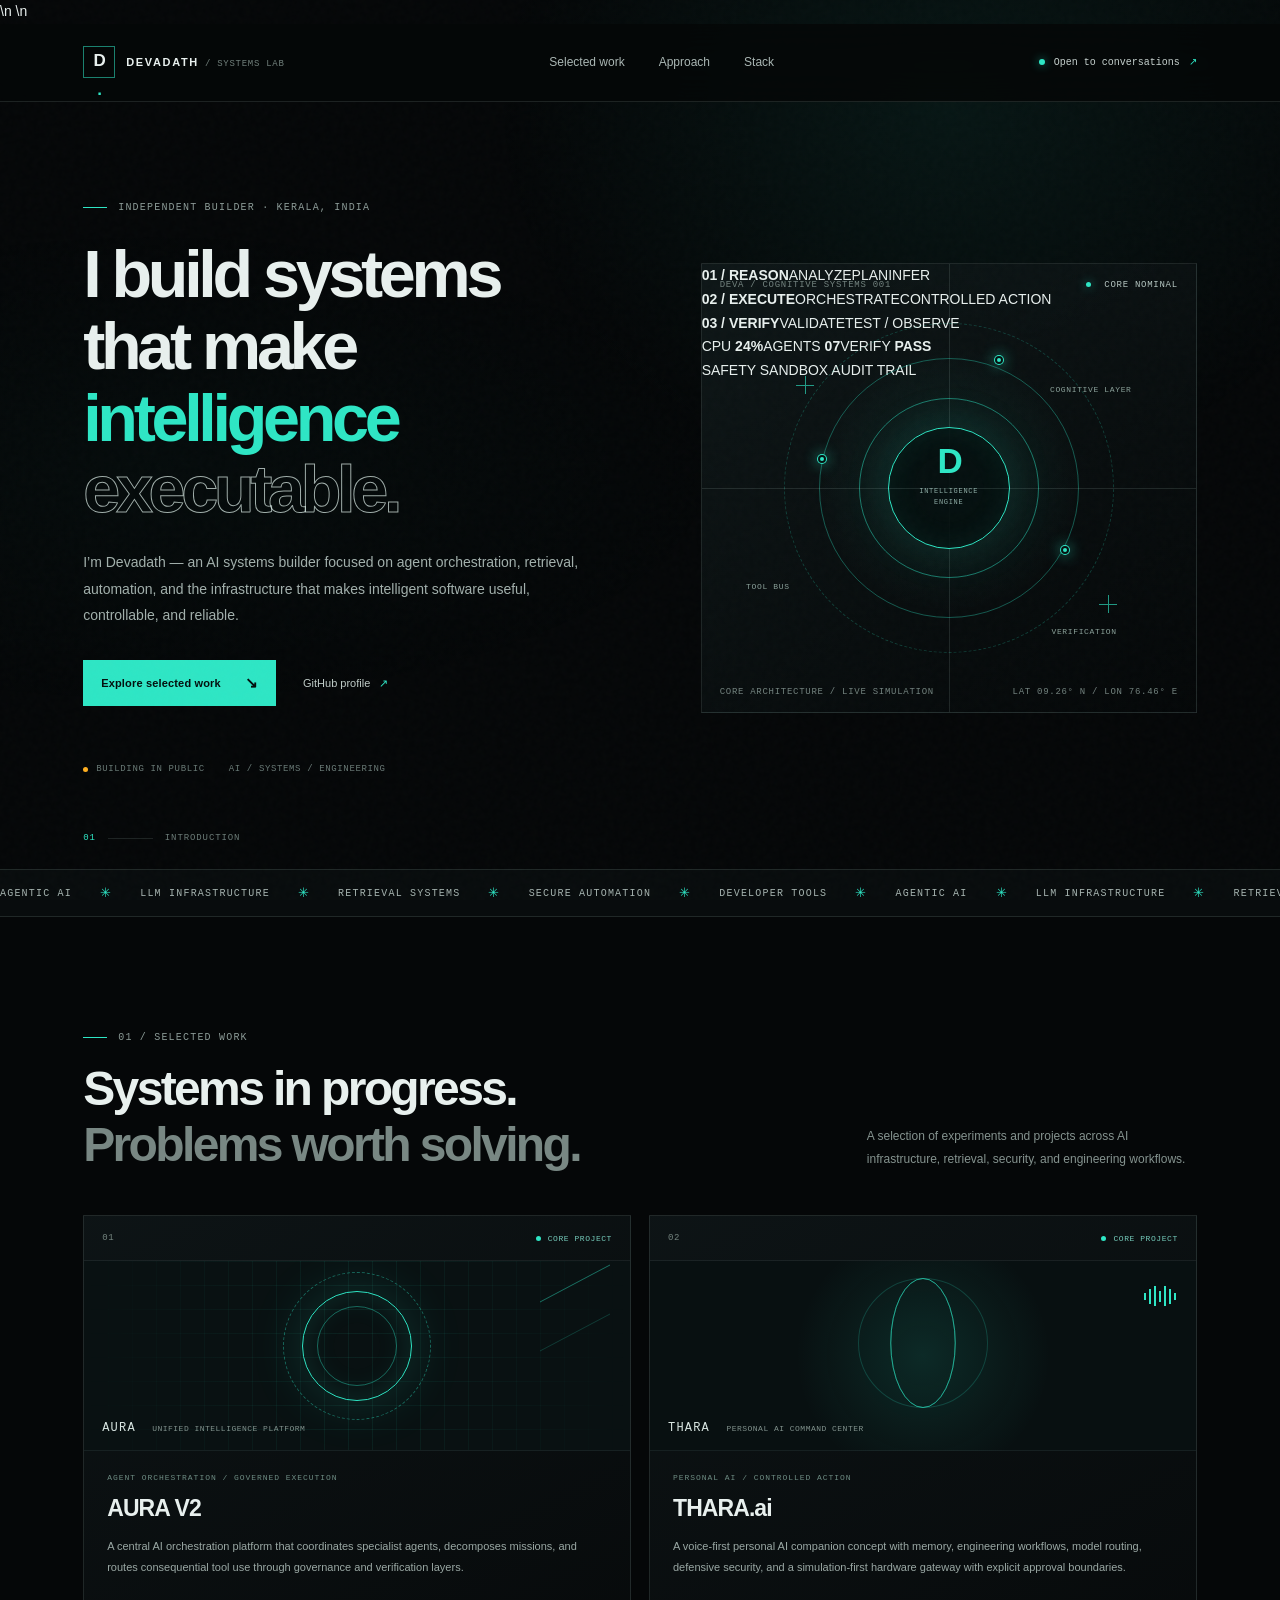
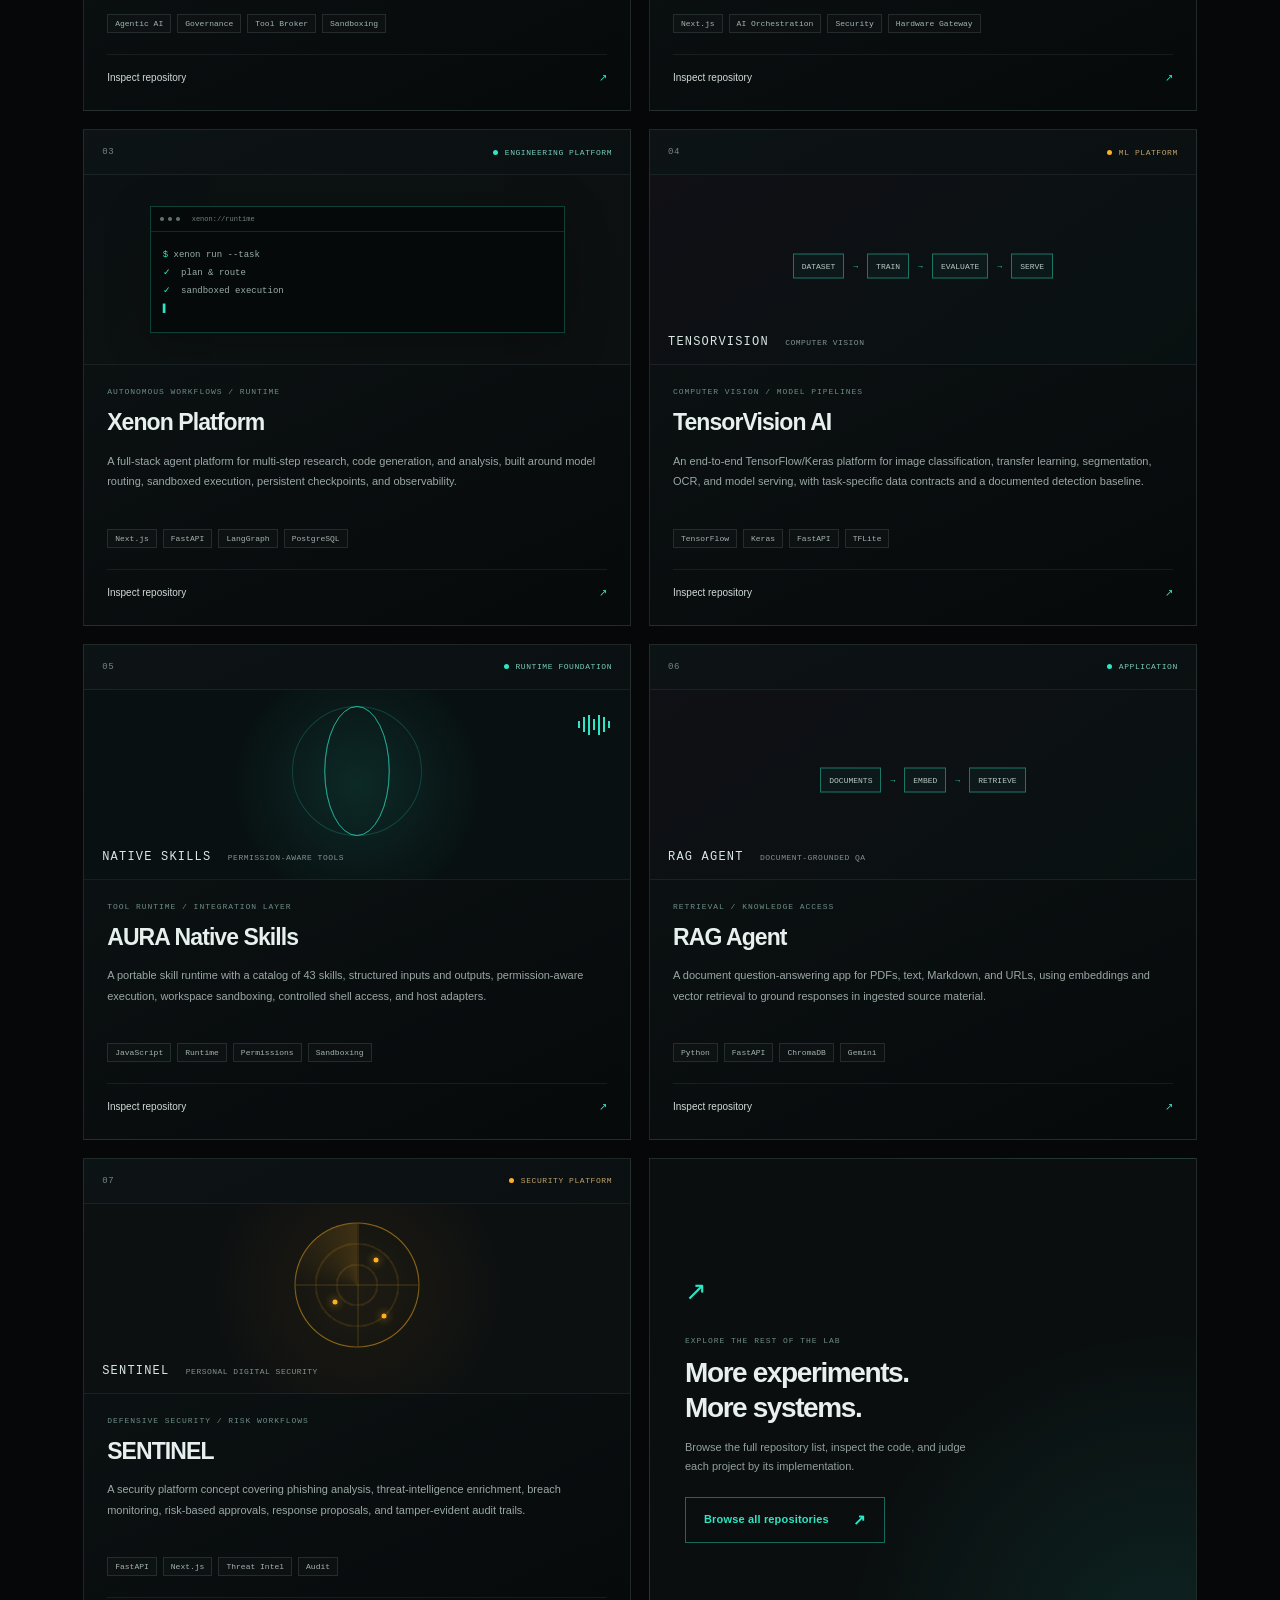
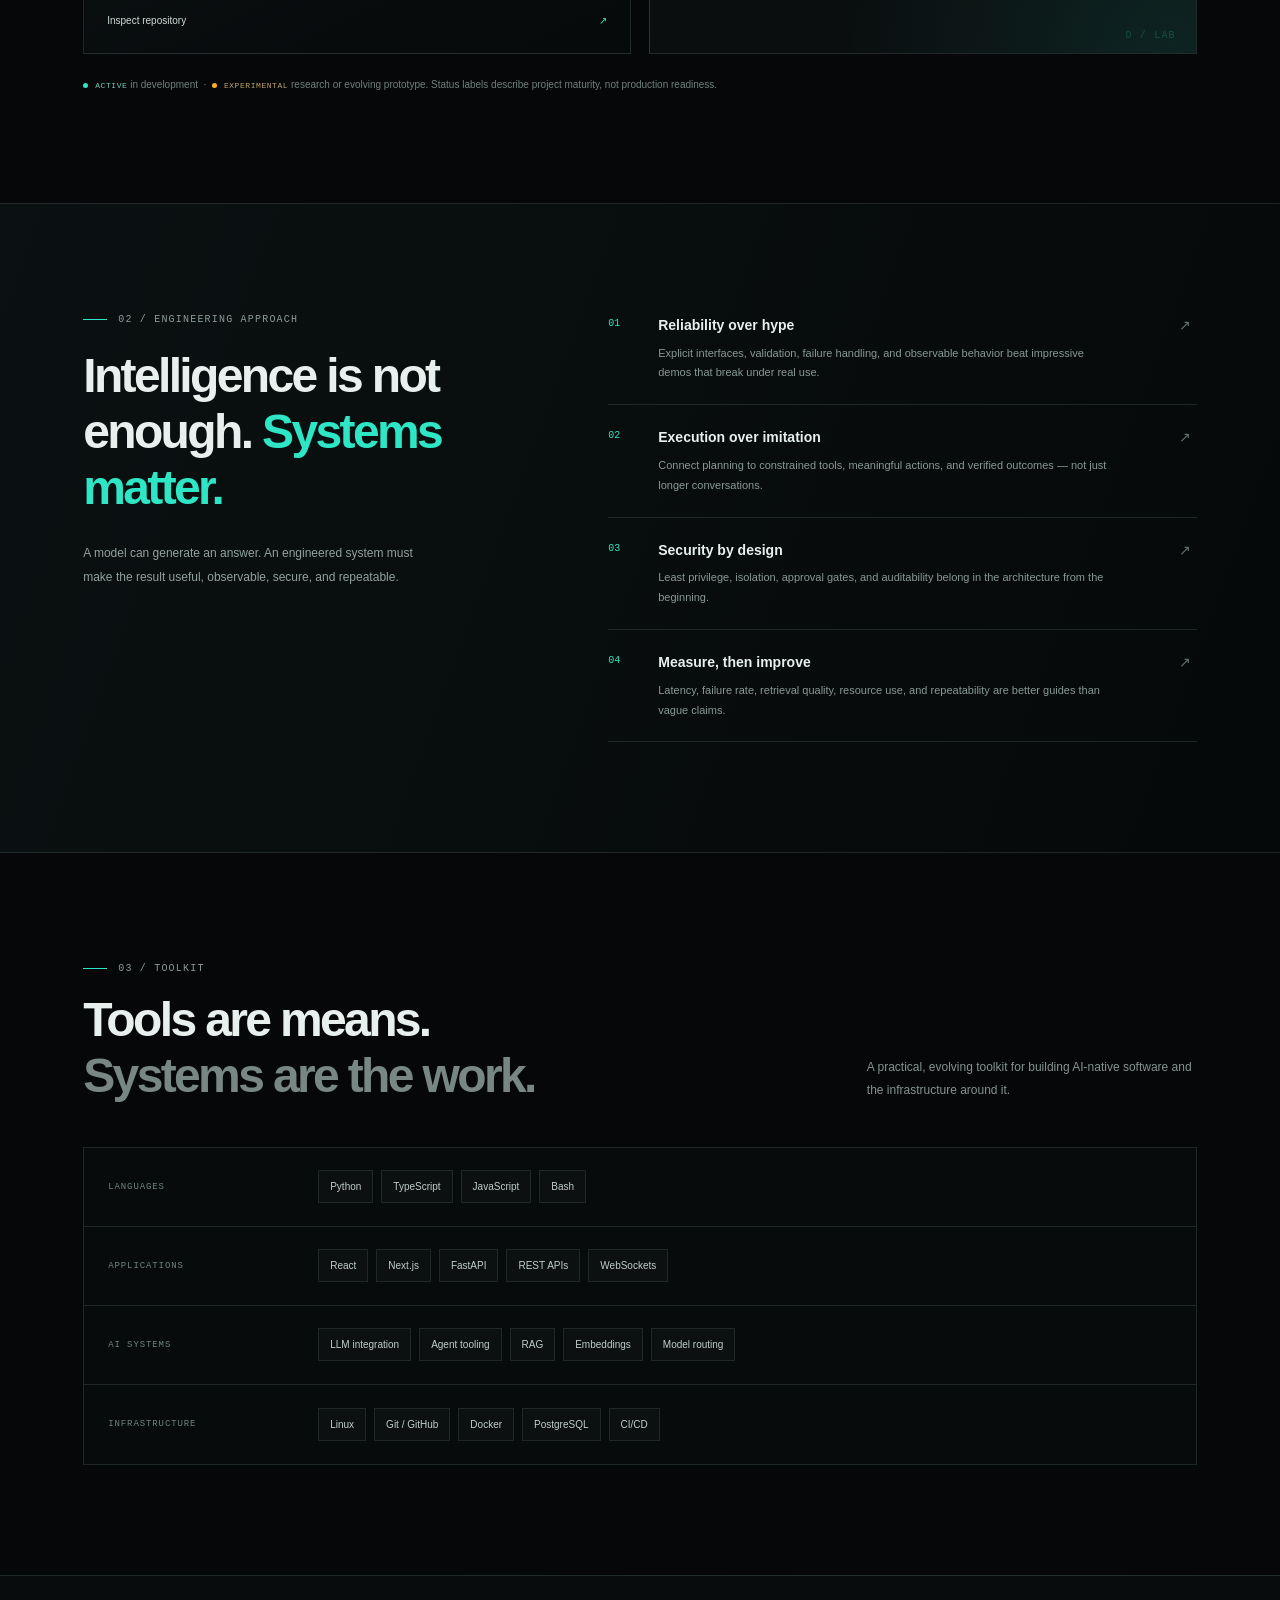
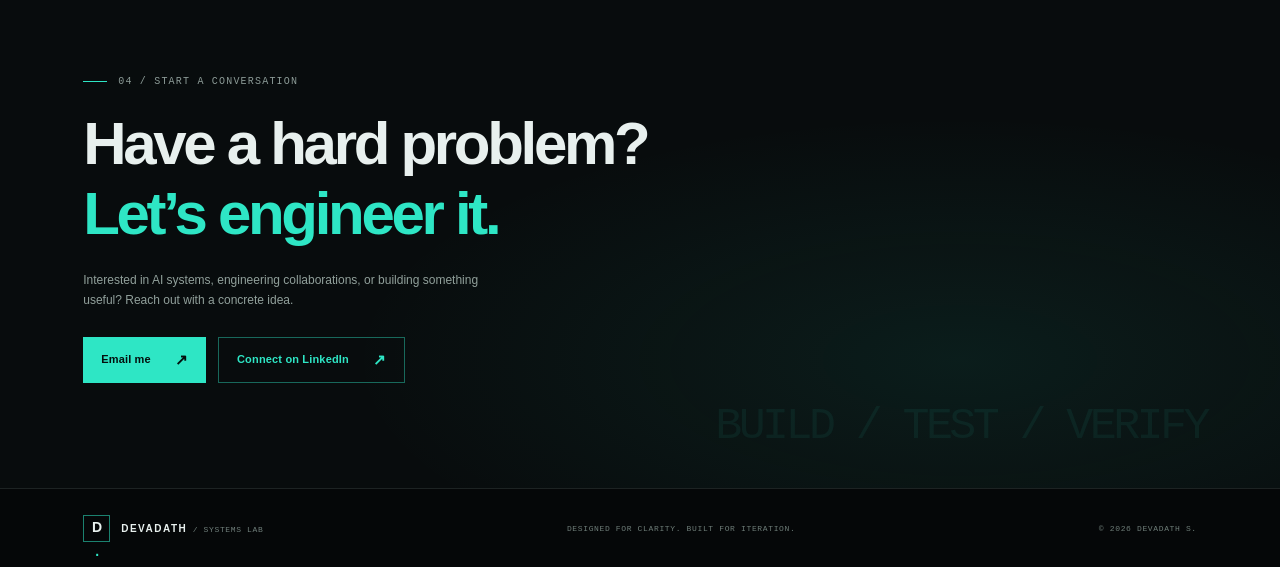
==== commit 33133197: "Upgrade hero to technical 3D intelligence engine HUD" ====
--- a/index.html
+++ b/index.html
@@ -3,7 +3,7 @@
 <head>
   <meta charset="utf-8">
   <meta name="viewport" content="width=device-width, initial-scale=1">
-  <meta name="theme-color" content="#050708">
+  <meta name="theme-color" content="#050708">\n  <meta property="og:title" content="Devadath S. — AI Systems Lab">\n  <meta property="og:description" content="Engineering agentic AI, secure automation, retrieval systems, and intelligent infrastructure.">
   <meta name="description" content="Devadath S. — AI systems builder exploring agentic AI, retrieval, secure automation and developer infrastructure.">
   <title>Devadath S. — AI Systems Engineer</title>
   <link rel="preconnect" href="https://fonts.googleapis.com">
@@ -35,14 +35,23 @@
         </div>
         <div class="hero-meta"><span><i class="meta-dot"></i> BUILDING IN PUBLIC</span><span>AI / SYSTEMS / ENGINEERING</span></div>
       </div>
-      <div class="system-visual" aria-label="Abstract system architecture visualization">
-        <div class="visual-top"><span>SYS / 001</span><span class="live-label"><i></i> SYSTEMS ONLINE</span></div>
-        <div class="orbit orbit-outer"></div><div class="orbit orbit-mid"></div><div class="orbit orbit-inner"></div>
+      <div class="system-visual hud-3d" aria-label="Interactive three-dimensional intelligence engine interface">
+        <div class="hud-backplane"></div><div class="hud-scanline"></div>
+        <div class="visual-top"><span>DEVA / COGNITIVE SYSTEMS 001</span><span class="live-label"><i></i> CORE NOMINAL</span></div>
+        <div class="hud-world-grid"></div><div class="orbit orbit-outer"></div><div class="orbit orbit-mid"></div><div class="orbit orbit-inner"></div>
+        <div class="orbit orbit-tilt"></div><div class="orbit orbit-tilt orbit-tilt-two"></div>
+        <div class="core-pedestal"><span class="pedestal-ring"></span><span class="pedestal-ring"></span><span class="pedestal-ring"></span></div>
+        <div class="core"><div class="core-inner"><span class="core-glyph">D</span><span class="core-caption">INTELLIGENCE<br>ENGINE</span></div><span class="core-halo"></span></div>
+        <div class="core-beam"></div>
+        <span class="node node-one"></span><span class="node node-two"></span><span class="node node-three"></span>
         <div class="crosshair crosshair-a"></div><div class="crosshair crosshair-b"></div>
-        <div class="core"><div class="core-inner"><span class="core-glyph">D</span><span class="core-caption">INTELLIGENCE<br>ENGINE</span></div></div>
-        <span class="node node-one"></span><span class="node node-two"></span><span class="node node-three"></span>
-        <div class="orbit-label label-a">01 / REASON</div><div class="orbit-label label-b">02 / EXECUTE</div><div class="orbit-label label-c">03 / VERIFY</div>
-        <div class="visual-bottom"><span>CORE ARCHITECTURE</span><span>LAT 09.26° N / LON 76.46° E</span></div>
+        <div class="hud-panel panel-reason"><b>01 / REASON</b><span>ANALYZE</span><span>PLAN</span><span>INFER</span></div>
+        <div class="hud-panel panel-execute"><b>02 / EXECUTE</b><span>ORCHESTRATE</span><span>CONTROLLED ACTION</span></div>
+        <div class="hud-panel panel-verify"><b>03 / VERIFY</b><span>VALIDATE</span><span>TEST / OBSERVE</span></div>
+        <div class="hud-metric"><span>CPU <b>24%</b></span><span>AGENTS <b>07</b></span><span>VERIFY <b>PASS</b></span><i></i><i></i><i></i><i></i><i></i><i></i></div>
+        <div class="hud-status"><i></i> SAFETY <i></i> SANDBOX <i></i> AUDIT TRAIL</div>
+        <div class="orbit-label label-a">COGNITIVE LAYER</div><div class="orbit-label label-b">TOOL BUS</div><div class="orbit-label label-c">VERIFICATION</div>
+        <div class="visual-bottom"><span>CORE ARCHITECTURE / LIVE SIMULATION</span><span>LAT 09.26° N / LON 76.46° E</span></div>
       </div>
       <div class="hero-index"><span>01</span><span class="index-line"></span><span>INTRODUCTION</span></div>
     </section>
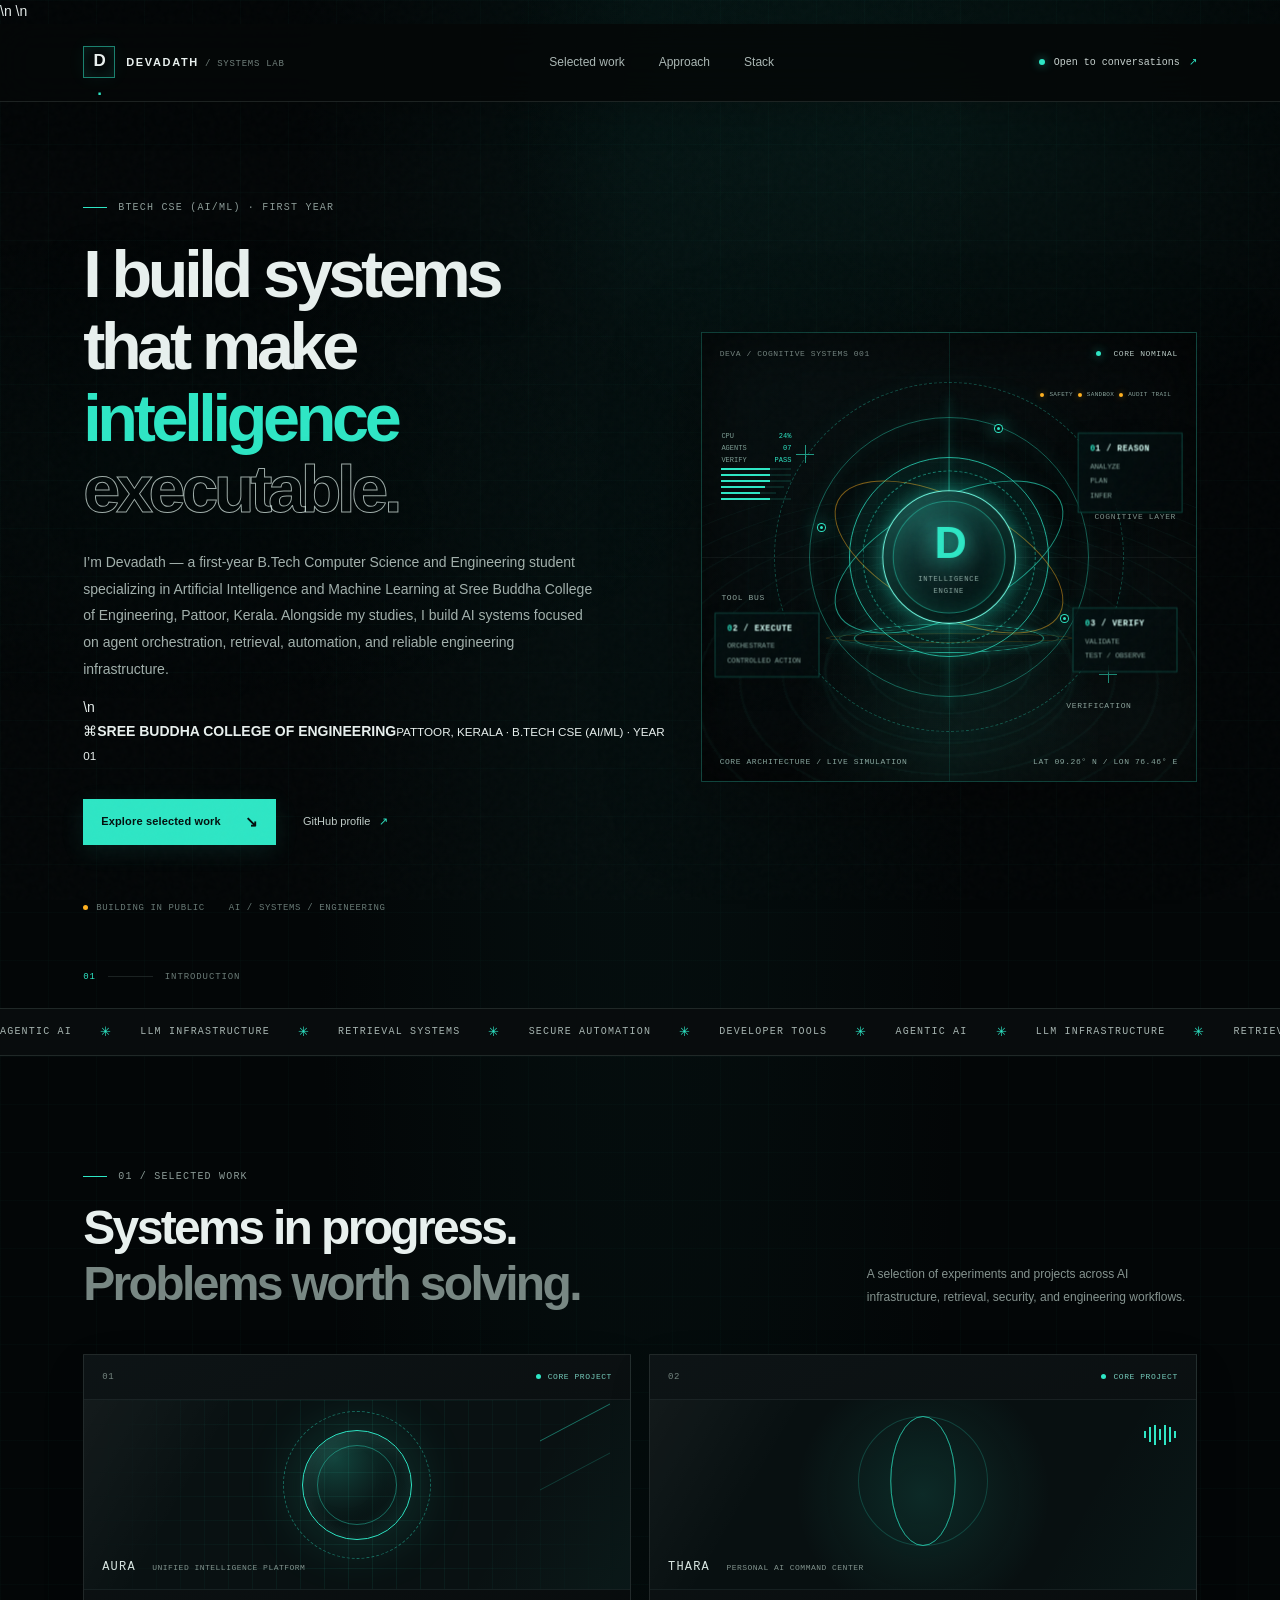
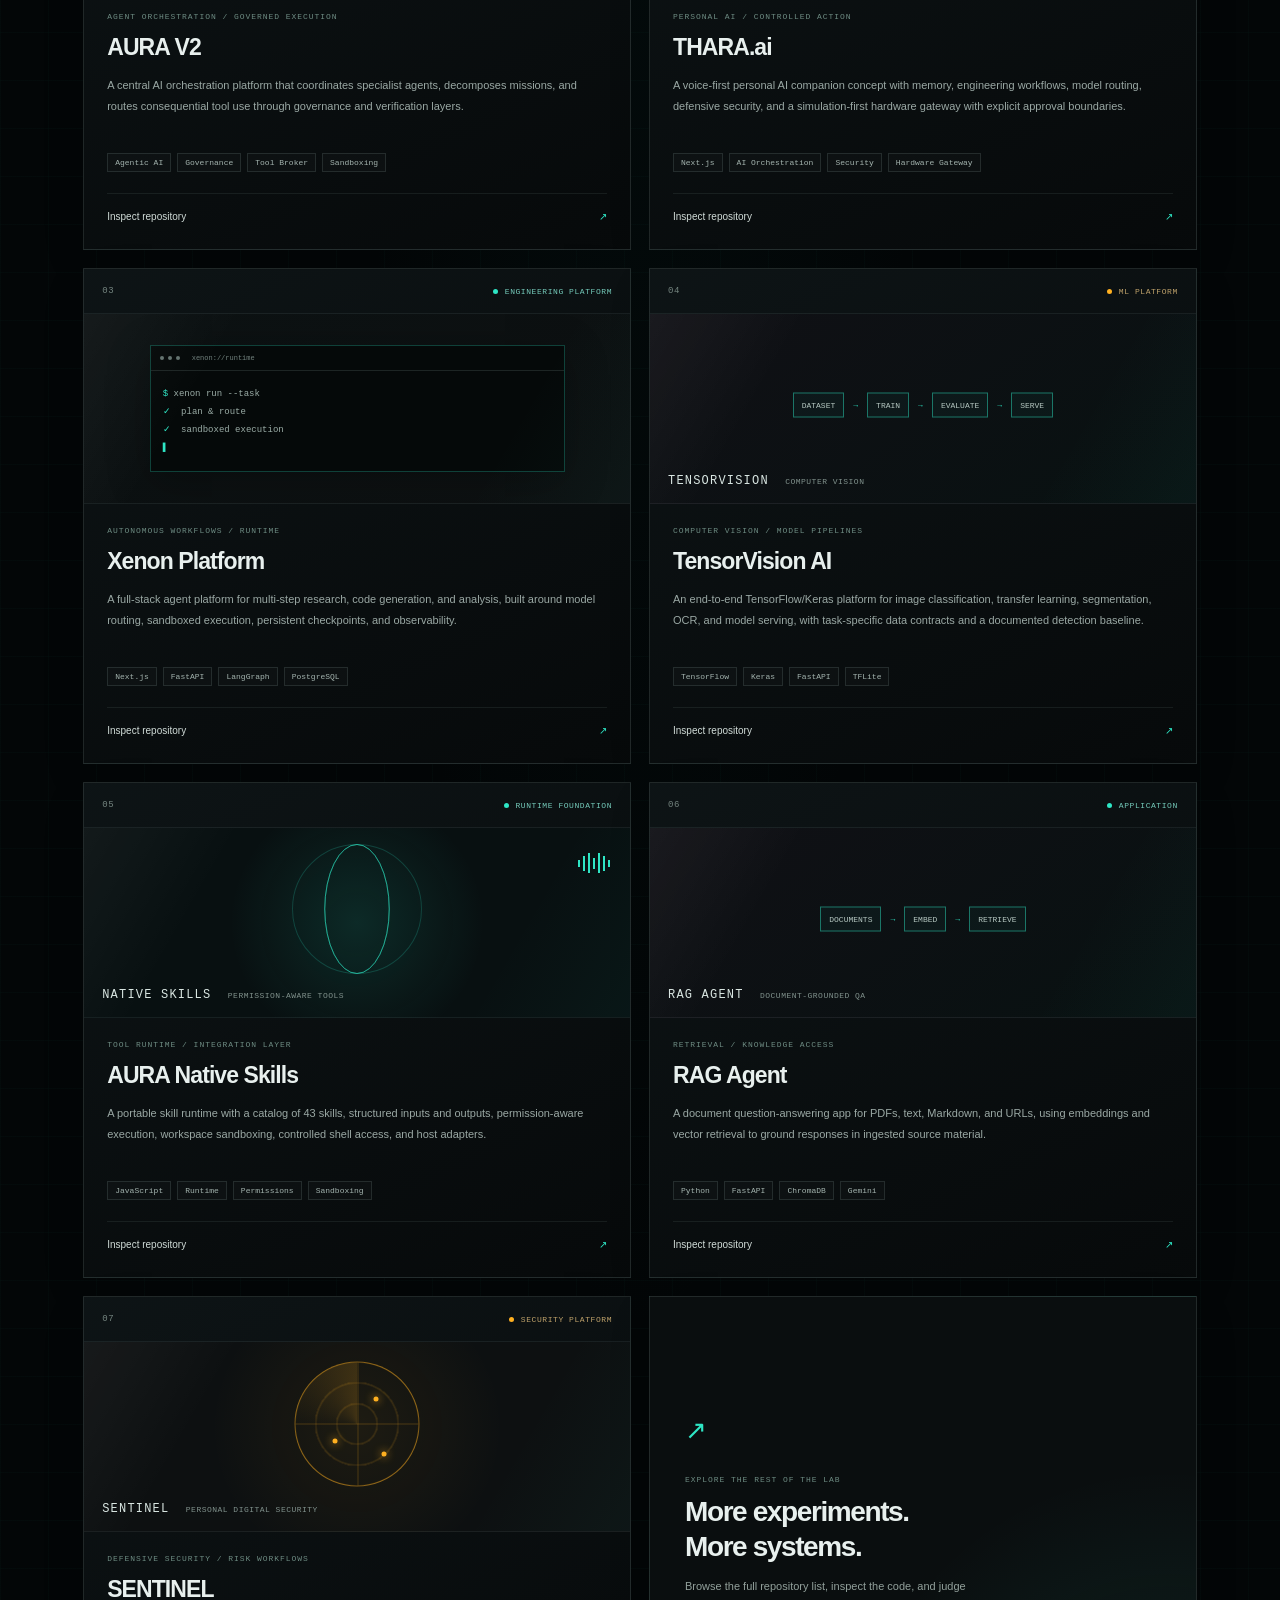
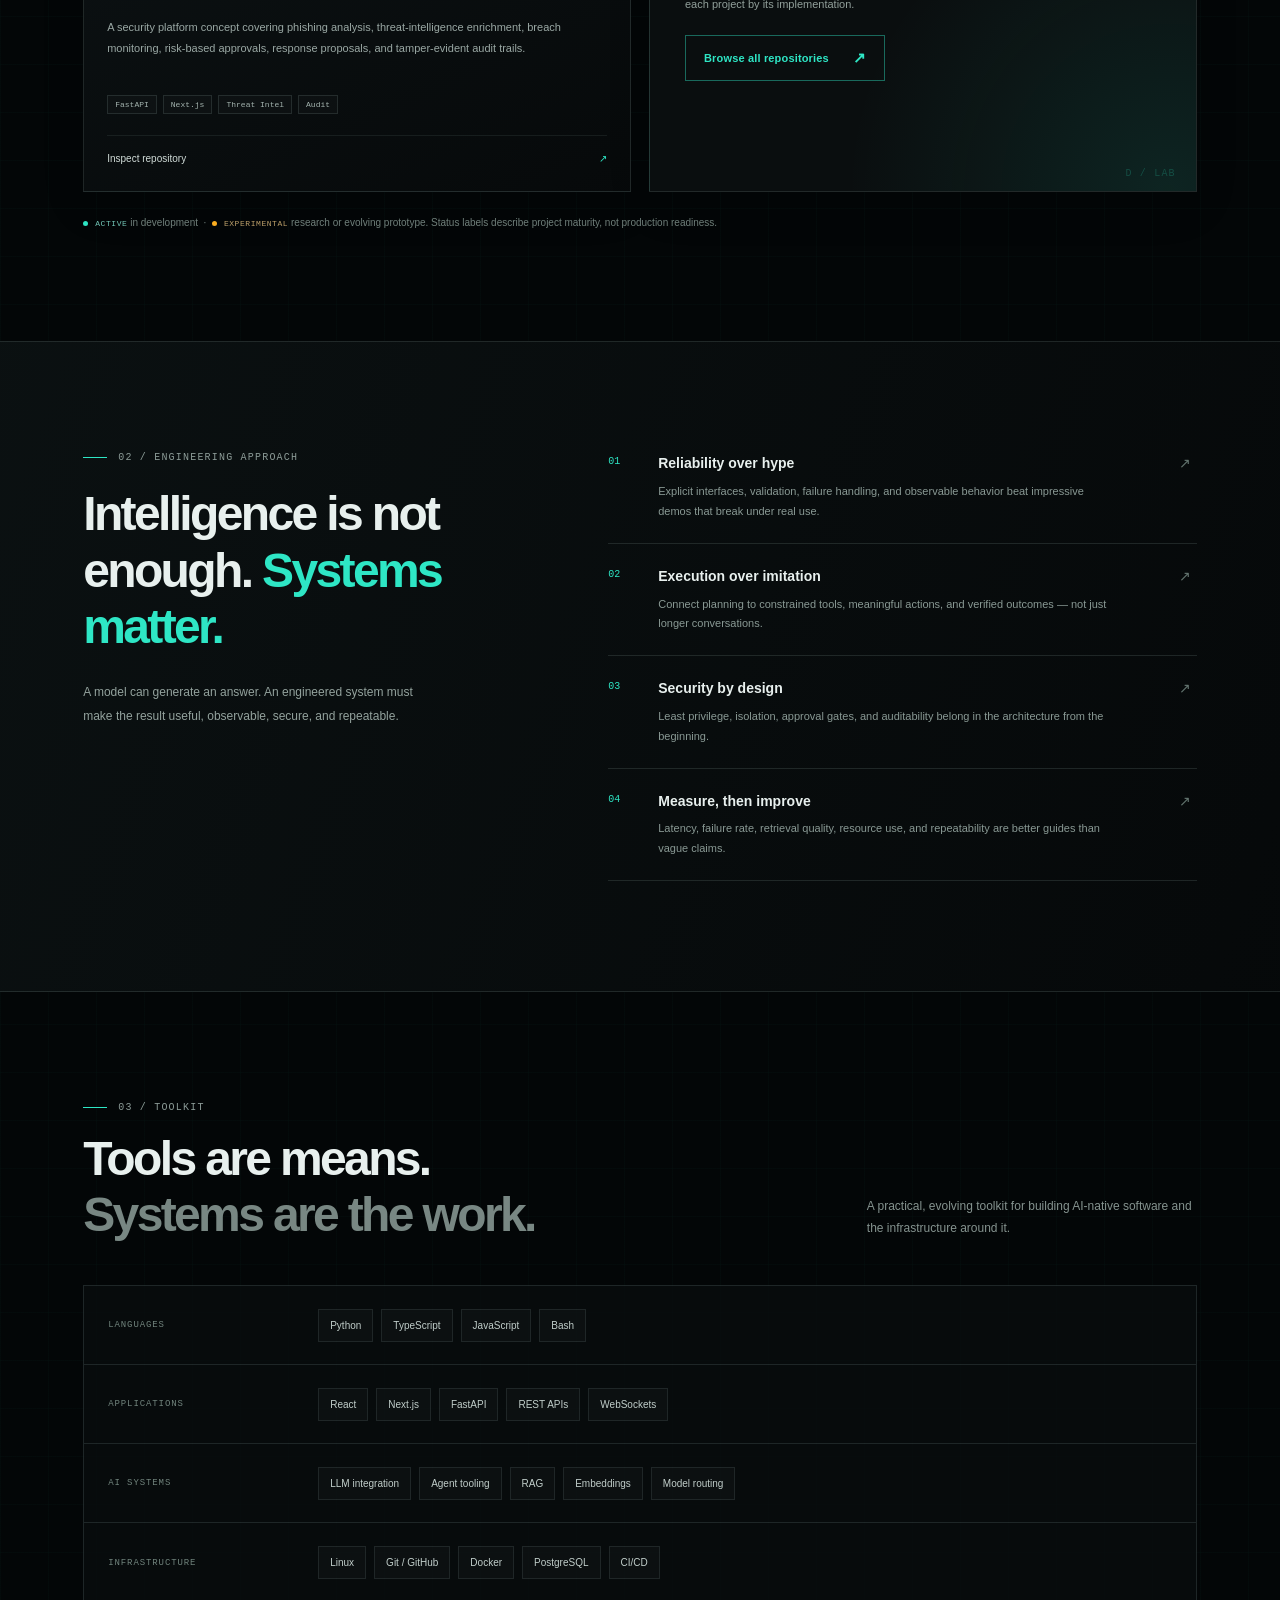
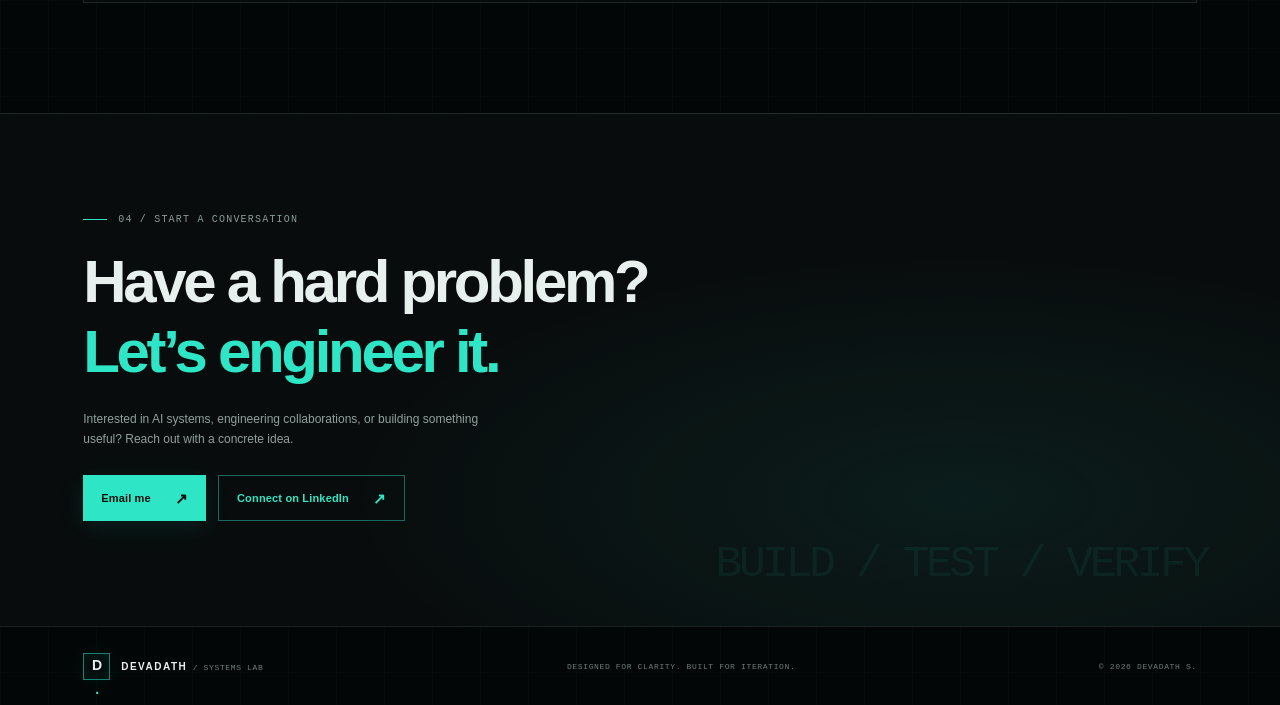
==== commit 19846092: "Add current BTech CSE AI/ML studies to portfolio" ====
--- a/index.html
+++ b/index.html
@@ -26,9 +26,9 @@
   <main id="home">
     <section class="hero section-wrap">
       <div class="hero-copy">
-        <div class="eyebrow"><span class="eyebrow-line"></span> INDEPENDENT BUILDER · KERALA, INDIA</div>
+        <div class="eyebrow"><span class="eyebrow-line"></span> BTECH CSE (AI/ML) · FIRST YEAR</div>
         <h1>I build systems<br>that make <span class="accent">intelligence</span><br><span class="outline-text">executable.</span></h1>
-        <p class="hero-description">I’m Devadath — an AI systems builder focused on agent orchestration, retrieval, automation, and the infrastructure that makes intelligent software useful, controllable, and reliable.</p>
+        <p class="hero-description">I’m Devadath — a first-year B.Tech Computer Science and Engineering student specializing in Artificial Intelligence and Machine Learning at Sree Buddha College of Engineering, Pattoor, Kerala. Alongside my studies, I build AI systems focused on agent orchestration, retrieval, automation, and reliable engineering infrastructure.</p>\n        <div class="education-chip"><span class="education-icon">⌘</span><span><b>SREE BUDDHA COLLEGE OF ENGINEERING</b><small>PATTOOR, KERALA · B.TECH CSE (AI/ML) · YEAR 01</small></span></div>
         <div class="hero-actions">
           <a class="button button-primary" href="#work">Explore selected work <span>↘</span></a>
           <a class="text-link" href="https://github.com/devadathdev" target="_blank" rel="noreferrer">GitHub profile <span>↗</span></a>
--- a/styles.css
+++ b/styles.css
@@ -1 +1,63 @@
-:root{--bg:#050708;--panel:#0b1012;--panel2:#0e1517;--line:rgba(205,235,231,.12);--text:#e8f0ee;--muted:#82918e;--teal:#2ee6c5;--amber:#ffb020;--mono:"DM Mono",monospace;--sans:"Manrope",sans-serif}*{box-sizing:border-box}html{scroll-behavior:smooth;scroll-padding-top:90px}body{margin:0;background:var(--bg);color:var(--text);font-family:var(--sans);font-size:14px;line-height:1.7;overflow-x:hidden}body:before{content:"";position:fixed;inset:0;pointer-events:none;z-index:-1;background:radial-gradient(ellipse at 74% 12%,rgba(46,230,197,.07),transparent 34%),radial-gradient(ellipse at 12% 52%,rgba(46,230,197,.025),transparent 38%)}a{color:inherit;text-decoration:none}.grain{position:fixed;inset:0;pointer-events:none;opacity:.025;z-index:10;background-image:url("data:image/svg+xml,%3Csvg viewBox='0 0 180 180' xmlns='http://www.w3.org/2000/svg'%3E%3Cfilter id='n'%3E%3CfeTurbulence type='fractalNoise' baseFrequency='.85' numOctaves='3' stitchTiles='stitch'/%3E%3C/filter%3E%3Crect width='100%25' height='100%25' filter='url(%23n)' opacity='.8'/%3E%3C/svg%3E")}.topbar{height:78px;padding:0 6.5%;display:flex;align-items:center;justify-content:space-between;border-bottom:1px solid var(--line);position:sticky;top:0;background:rgba(5,7,8,.86);backdrop-filter:blur(18px);z-index:20}.brand{display:flex;align-items:center;gap:11px;font-size:11px;font-weight:800;letter-spacing:.15em}.brand-mark{width:32px;height:32px;border:1px solid rgba(46,230,197,.55);display:grid;place-items:center;font-size:17px;font-weight:800;letter-spacing:-.06em;color:var(--text)}.brand-mark span{color:var(--teal)}.brand-sub{color:#71807c;font-family:var(--mono);font-size:9px;font-weight:400;letter-spacing:.08em}.nav{display:flex;gap:34px;color:#aab7b4;font-size:12px}.nav a,.text-link,.project-link{transition:color .2s}.nav a:hover,.text-link:hover,.project-link:hover{color:var(--teal)}.availability{font-family:var(--mono);font-size:10px;color:#c6d1ce;display:flex;align-items:center;gap:9px}.pulse,.live-label i,.status i{width:6px;height:6px;border-radius:50%;background:var(--teal);display:inline-block;box-shadow:0 0 10px rgba(46,230,197,.65)}.arrow{color:var(--teal)}.menu-toggle{display:none;background:none;border:0;color:var(--teal);font-size:22px}.section-wrap{width:min(1120px,87%);margin:0 auto}.hero{min-height:660px;padding:100px 0 95px;display:grid;grid-template-columns:1.08fr .92fr;align-items:center;position:relative;gap:35px}.eyebrow{font:10px var(--mono);letter-spacing:.12em;color:#8c9b97;display:flex;align-items:center;gap:11px}.eyebrow-line{display:inline-block;width:24px;height:1px;background:var(--teal)}h1,h2,h3,p{margin-top:0}h1{font-size:clamp(44px,5.2vw,72px);line-height:1.08;letter-spacing:-.065em;font-weight:600;margin:26px 0 23px} .accent{color:var(--teal)}.outline-text{color:transparent;-webkit-text-stroke:1px rgba(225,242,237,.7)}.hero-description{color:#a2b0ac;max-width:510px;font-size:14px;line-height:1.9}.hero-actions{display:flex;align-items:center;gap:27px;margin-top:31px}.button{min-height:46px;padding:0 18px;display:inline-flex;align-items:center;justify-content:center;gap:24px;font-size:11px;font-weight:700;letter-spacing:.015em;transition:transform .2s,background .2s,border-color .2s}.button:hover{transform:translateY(-2px)}.button span{font-size:15px}.button-primary{background:var(--teal);color:#04100e}.button-primary:hover{background:#83ffe8}.button-outline{border:1px solid rgba(46,230,197,.42);color:var(--teal)}.button-outline:hover{background:rgba(46,230,197,.08)}.text-link{font-size:11px;color:#c0ccc8}.text-link span{color:var(--teal);margin-left:6px}.hero-meta{margin-top:58px;display:flex;gap:24px;font:9px var(--mono);letter-spacing:.07em;color:#687975}.hero-meta span{display:flex;align-items:center;gap:8px}.meta-dot{width:5px;height:5px;border-radius:50%;background:var(--amber)}.hero-index{position:absolute;left:0;bottom:26px;display:flex;align-items:center;gap:12px;font:9px var(--mono);letter-spacing:.1em;color:#6b7b77}.hero-index span:first-child{color:var(--teal)}.index-line{width:45px;height:1px;background:var(--line)}.system-visual{height:450px;position:relative;overflow:hidden;border:1px solid var(--line);background:radial-gradient(circle at 50% 48%,rgba(46,230,197,.1),transparent 39%),linear-gradient(145deg,rgba(15,24,25,.94),rgba(5,8,9,.9));isolation:isolate}.system-visual:before,.system-visual:after{content:"";position:absolute;background:var(--line)}.system-visual:before{width:1px;top:0;bottom:0;left:50%}.system-visual:after{height:1px;left:0;right:0;top:50%}.visual-top,.visual-bottom{position:absolute;left:18px;right:18px;display:flex;justify-content:space-between;font:9px var(--mono);letter-spacing:.08em;color:#72827e;z-index:3}.visual-top{top:16px}.visual-bottom{bottom:15px}.live-label{color:#b5c6c1}.live-label i{margin-right:7px;width:5px;height:5px}.orbit{position:absolute;left:50%;top:50%;border:1px solid rgba(46,230,197,.22);border-radius:50%;transform:translate(-50%,-50%)}.orbit-outer{width:330px;height:330px;border-style:dashed;animation:spin 70s linear infinite}.orbit-mid{width:260px;height:260px;border-color:rgba(46,230,197,.35);animation:spin 48s linear infinite reverse}.orbit-inner{width:180px;height:180px;border-color:rgba(46,230,197,.48)}.core{position:absolute;left:50%;top:50%;width:122px;height:122px;transform:translate(-50%,-50%);border:1px solid var(--teal);border-radius:50%;display:grid;place-items:center;box-shadow:0 0 50px rgba(46,230,197,.12),inset 0 0 30px rgba(46,230,197,.08);background:rgba(5,14,14,.88)}.core-inner{text-align:center}.core-glyph{display:block;font-size:35px;font-weight:800;line-height:1.1;color:var(--teal);letter-spacing:-.08em}.core-caption{display:block;font:7px/1.5 var(--mono);letter-spacing:.1em;color:#8caaa3;margin-top:6px}.node{position:absolute;width:8px;height:8px;background:var(--teal);border:2px solid #071211;box-shadow:0 0 0 1px var(--teal),0 0 14px var(--teal);border-radius:50%;z-index:2}.node-one{left:calc(50% - 131px);top:calc(50% - 33px)}.node-two{left:calc(50% + 112px);top:calc(50% + 58px)}.node-three{left:calc(50% + 46px);top:calc(50% - 132px)}.crosshair{position:absolute;width:18px;height:18px;opacity:.65}.crosshair:before,.crosshair:after{content:"";position:absolute;background:var(--teal)}.crosshair:before{width:18px;height:1px;top:9px}.crosshair:after{height:18px;width:1px;left:9px}.crosshair-a{top:25%;left:19%}.crosshair-b{bottom:22%;right:16%}.orbit-label{position:absolute;font:8px var(--mono);letter-spacing:.08em;color:#8ba19a}.label-a{top:27%;right:13%}.label-b{bottom:27%;left:9%}.label-c{bottom:17%;right:16%}@keyframes spin{to{transform:translate(-50%,-50%) rotate(360deg)}}.ticker{overflow:hidden;border-top:1px solid var(--line);border-bottom:1px solid var(--line);padding:15px 0;background:#080c0d}.ticker-track{display:flex;align-items:center;justify-content:space-around;gap:28px;white-space:nowrap;font:10px var(--mono);letter-spacing:.12em;color:#a5b3af;min-width:1000px}.ticker b{font-size:13px;color:var(--teal);font-weight:400}.work-section{padding:115px 0 110px}.section-heading{display:flex;align-items:flex-end;justify-content:space-between;gap:35px;margin-bottom:42px}h2{font-size:clamp(32px,4vw,48px);line-height:1.17;letter-spacing:-.055em;font-weight:600;margin:18px 0 0}.muted{color:#788783}.section-note{max-width:330px;font-size:12px;color:#85938f;line-height:1.9;margin:0 0 3px}.project-grid{display:grid;grid-template-columns:repeat(2,minmax(0,1fr));gap:18px}.project-card{border:1px solid var(--line);background:linear-gradient(155deg,rgba(14,21,23,.94),rgba(7,10,11,.94));min-width:0;transition:border-color .25s,transform .25s;overflow:hidden}.project-card:hover{border-color:rgba(46,230,197,.4);transform:translateY(-3px)}.project-top{height:45px;display:flex;align-items:center;justify-content:space-between;padding:0 18px;border-bottom:1px solid rgba(205,235,231,.07);font:9px var(--mono);letter-spacing:.08em;color:#74847f}.status{font:8px var(--mono);letter-spacing:.07em;display:inline-flex;align-items:center;gap:7px}.status i{width:5px;height:5px;box-shadow:none}.status-experiment i{background:var(--amber)}.status-experiment{color:#bfa26b}.status-active{color:#75cbbb}.project-art{height:190px;position:relative;overflow:hidden;background:#091112;border-bottom:1px solid rgba(205,235,231,.07)}.art-grid{position:absolute;inset:0;background-image:linear-gradient(rgba(46,230,197,.08) 1px,transparent 1px),linear-gradient(90deg,rgba(46,230,197,.08) 1px,transparent 1px);background-size:24px 24px;mask-image:linear-gradient(90deg,transparent,#000 50%,transparent)}.aura-orb{position:absolute;left:50%;top:45%;width:110px;height:110px;border:1px solid var(--teal);border-radius:50%;transform:translate(-50%,-50%);box-shadow:0 0 55px rgba(46,230,197,.16),inset 0 0 32px rgba(46,230,197,.12)}.aura-orb:before,.aura-orb:after{content:"";position:absolute;border:1px solid rgba(46,230,197,.4);border-radius:50%;inset:14px}.aura-orb:after{inset:-20px;border-style:dashed;animation:spin 32s linear infinite}.art-label{position:absolute;left:18px;bottom:15px;font:12px var(--mono);letter-spacing:.1em;color:#d9e6e2}.art-label span{font-size:8px;color:#81928d;margin-left:8px;letter-spacing:.06em}.art-lines{position:absolute;right:20px;top:22px;width:70px;height:50px;border-top:1px solid rgba(46,230,197,.45);border-bottom:1px solid rgba(46,230,197,.2);transform:skewY(-28deg)}.art-thara{background:radial-gradient(circle at 50% 50%,rgba(46,230,197,.12),transparent 44%),#081011}.thara-rings{position:absolute;left:50%;top:43%;width:130px;height:130px;transform:translate(-50%,-50%)}.thara-rings span{position:absolute;inset:0;border:1px solid rgba(46,230,197,.5);border-radius:50%;transform:scaleX(.5) rotate(45deg)}.thara-rings span:nth-child(2){transform:scaleX(.5) rotate(-45deg)}.thara-rings span:nth-child(3){transform:rotate(45deg);border-color:rgba(46,230,197,.2)}.signal-bars{position:absolute;right:20px;top:24px;display:flex;align-items:center;gap:3px;height:22px}.signal-bars i{width:2px;height:7px;background:var(--teal)}.signal-bars i:nth-child(2),.signal-bars i:nth-child(6){height:15px}.signal-bars i:nth-child(3),.signal-bars i:nth-child(5){height:20px}.signal-bars i:nth-child(4){height:11px}.art-rag{background:linear-gradient(145deg,#101015,#081111)}.rag-flow{display:flex;align-items:center;justify-content:center;gap:9px;position:absolute;top:48%;left:0;right:0;transform:translateY(-50%);font:8px var(--mono);color:#b6c8c2}.rag-flow span{border:1px solid rgba(46,230,197,.45);padding:7px 8px;background:rgba(46,230,197,.04)}.rag-flow b{color:var(--teal);font-weight:400}.art-sentinel{background:radial-gradient(circle at 50% 45%,rgba(255,176,32,.07),transparent 50%),#0d1011}.radar{position:absolute;width:125px;height:125px;left:50%;top:43%;transform:translate(-50%,-50%);border:1px solid rgba(255,176,32,.45);border-radius:50%;background:repeating-radial-gradient(circle,transparent 0 19px,rgba(255,176,32,.17) 20px 21px)}.radar:before,.radar:after{content:"";position:absolute;background:rgba(255,176,32,.23)}.radar:before{width:1px;top:0;bottom:0;left:50%}.radar:after{height:1px;left:0;right:0;top:50%}.radar span{position:absolute;width:5px;height:5px;background:var(--amber);border-radius:50%;box-shadow:0 0 8px var(--amber);top:28%;left:63%}.radar span:nth-child(2){top:62%;left:30%}.radar span:nth-child(3){top:73%;left:70%}.radar i{position:absolute;inset:0;border-radius:50%;background:conic-gradient(from 0deg,transparent 0 75%,rgba(255,176,32,.17));}.art-forge{display:grid;place-items:center;background:linear-gradient(140deg,#0b1112,#0d1011)}.terminal-window{width:76%;border:1px solid rgba(46,230,197,.25);background:#050909;box-shadow:0 10px 40px rgba(0,0,0,.25)}.terminal-head{height:25px;display:flex;align-items:center;gap:4px;padding:0 9px;border-bottom:1px solid var(--line)}.terminal-head i{width:4px;height:4px;border-radius:50%;background:#64736f}.terminal-head span{font:7px var(--mono);color:#72827e;margin-left:8px}.terminal-code{padding:14px 12px;font:9px/2 var(--mono);color:#9aaca6}.terminal-code span{color:var(--teal)}.terminal-code em{font-style:normal;color:var(--teal);margin-right:5px}.cursor{animation:blink 1s steps(2) infinite}@keyframes blink{50%{opacity:0}}.project-info{padding:22px 23px 24px}.project-kicker{font:8px var(--mono);letter-spacing:.12em;color:#6e8c83}.project-info h3{font-size:23px;letter-spacing:-.04em;margin:7px 0 8px}.project-info p{font-size:11px;line-height:1.9;color:#9aa8a4;min-height:62px;margin-bottom:16px}.tags{display:flex;flex-wrap:wrap;gap:6px}.tags span{font:8px var(--mono);padding:4px 7px;color:#a4b4af;border:1px solid rgba(205,235,231,.12);background:rgba(255,255,255,.015)}.project-link{display:flex;justify-content:space-between;margin-top:21px;padding-top:14px;border-top:1px solid rgba(205,235,231,.08);font-size:10px;color:#d1dcd8}.project-link span{color:var(--teal)}.project-cta{position:relative;padding:35px;display:flex;flex-direction:column;align-items:flex-start;justify-content:center;min-height:350px;background:radial-gradient(circle at 95% 100%,rgba(46,230,197,.1),transparent 45%),#0a0e0f}.cta-mark{font-size:26px;color:var(--teal);margin-bottom:23px}.project-cta h3{font-size:28px;line-height:1.25;letter-spacing:-.05em;margin:10px 0 13px}.project-cta p{font-size:11px;color:#92a09b;max-width:290px}.project-cta .button{margin-top:10px}.cta-decoration{position:absolute;right:20px;bottom:12px;font:10px var(--mono);letter-spacing:.12em;color:rgba(46,230,197,.22)}.status-note{margin:22px 0 0;font-size:10px;color:#71817c}.status-note .status{vertical-align:middle}.approach-section{border-top:1px solid var(--line);border-bottom:1px solid var(--line);background:linear-gradient(110deg,rgba(11,17,18,.96),rgba(6,9,10,.96));padding:110px 0}.approach-layout{display:grid;grid-template-columns:.85fr 1.15fr;gap:90px}.approach-layout h2{margin-top:23px}.approach-intro{color:#93a29d;font-size:12px;line-height:2;margin-top:25px;max-width:340px}.principles article{display:grid;grid-template-columns:35px 1fr 18px;gap:15px;padding:21px 0;border-bottom:1px solid var(--line)}.principles article:first-child{padding-top:0}.principle-num{font:10px var(--mono);color:var(--teal);padding-top:4px}.principles h3{font-size:14px;margin:0 0 6px}.principles p{font-size:11px;line-height:1.8;color:#899994;margin:0;max-width:450px}.principle-symbol{color:#62736e}.stack-section{padding:110px 0}.stack-board{border:1px solid var(--line);background:rgba(10,15,16,.65)}.stack-row{display:grid;grid-template-columns:190px 1fr;align-items:center;min-height:79px;padding:17px 24px;border-bottom:1px solid var(--line);gap:20px}.stack-row:last-child{border-bottom:0}.stack-label{font:9px var(--mono);letter-spacing:.1em;color:#71847d}.stack-items{display:flex;flex-wrap:wrap;gap:8px}.stack-items span{font-size:10px;padding:7px 11px;border:1px solid rgba(205,235,231,.1);color:#c1ceca;background:rgba(255,255,255,.02)}.contact-section{border-top:1px solid var(--line);background:radial-gradient(ellipse at 75% 75%,rgba(46,230,197,.08),transparent 45%),#080c0d;overflow:hidden}.contact-inner{padding:100px 0 105px;position:relative}.contact-inner h2{font-size:clamp(38px,5vw,60px);margin-top:22px}.contact-inner>p{font-size:12px;color:#91a09b;max-width:430px;margin:21px 0 26px}.contact-actions{display:flex;gap:12px}.contact-watermark{position:absolute;right:-10px;bottom:36px;font:clamp(20px,4vw,45px) var(--mono);letter-spacing:-.08em;color:rgba(46,230,197,.07);white-space:nowrap}.footer{min-height:80px;border-top:1px solid var(--line);padding:20px 6.5%;display:flex;align-items:center;justify-content:space-between;gap:20px}.footer-note,.footer-copy{font:8px var(--mono);letter-spacing:.08em;color:#6e7d78}.footer-copy{white-space:nowrap}.footer .brand{font-size:10px}.footer .brand-mark{width:27px;height:27px;font-size:14px}.footer .brand-sub{font-size:8px}.reveal{opacity:0;transform:translateY(16px);transition:opacity .7s ease,transform .7s ease}.reveal.visible{opacity:1;transform:translateY(0)}@media(min-width:1400px){.hero{min-height:720px}.system-visual{height:480px}}@media(max-width:850px){.topbar{padding:0 5%;height:70px}.nav{gap:17px}.availability{font-size:9px}.hero{padding:75px 0 85px;grid-template-columns:1fr;gap:45px}.hero-copy{max-width:680px}.system-visual{height:410px;max-width:620px;width:100%;margin:0 auto}.hero-index{bottom:25px}.hero-meta{margin-top:35px}.approach-layout{grid-template-columns:1fr;gap:45px}.approach-intro{max-width:550px}.section-wrap{width:90%}.work-section,.stack-section{padding:85px 0}.approach-section{padding:85px 0}.section-heading{align-items:flex-start;flex-direction:column;gap:20px}.section-note{max-width:520px}.footer{padding:20px 5%}.footer-note{display:none}}@media(max-width:600px){.topbar{height:64px}.nav{display:none;position:absolute;left:0;right:0;top:64px;background:#080c0d;padding:18px 5%;border-bottom:1px solid var(--line);flex-direction:column;gap:14px}.nav.open{display:flex}.availability{margin-left:auto;margin-right:15px}.menu-toggle{display:block}.brand{font-size:10px;gap:8px}.brand-mark{width:29px;height:29px}.brand-sub{font-size:8px}.hero{padding-top:58px;gap:35px;min-height:unset}h1{font-size:clamp(42px,12vw,61px)}.hero-description{font-size:13px}.hero-actions{align-items:flex-start;flex-direction:column;gap:17px}.hero-meta{flex-direction:column;gap:8px;margin-top:30px}.system-visual{height:340px}.orbit-outer{width:270px;height:270px}.orbit-mid{width:215px;height:215px}.orbit-inner{width:150px;height:150px}.core{width:100px;height:100px}.core-glyph{font-size:29px}.label-a{right:7%;top:24%}.label-b{left:5%;bottom:24%}.label-c{right:8%;bottom:14%}.visual-top,.visual-bottom{font-size:7px;left:10px;right:10px}.project-grid{grid-template-columns:1fr;gap:14px}.project-art{height:180px}.project-info p{min-height:unset}.project-cta{min-height:300px;padding:28px}.work-section,.stack-section{padding:70px 0}.approach-section{padding:70px 0}.section-heading{margin-bottom:28px}h2{font-size:36px}.principles article{grid-template-columns:28px 1fr 14px;gap:10px}.stack-row{grid-template-columns:1fr;gap:11px;padding:18px}.stack-items{gap:6px}.stack-items span{font-size:9px}.contact-inner{padding:75px 0 85px}.contact-inner h2{font-size:40px}.contact-actions{align-items:stretch;flex-direction:column;max-width:260px}.contact-watermark{bottom:17px;font-size:19px}.footer{flex-wrap:wrap}.footer-copy{margin-left:auto}.status-note{line-height:2.2}}@media(prefers-reduced-motion:reduce){*,*::before,*::after{animation-duration:.01ms!important;animation-iteration-count:1!important;scroll-behavior:auto!important;transition-duration:.01ms!important}.reveal{opacity:1;transform:none}}+:root{--bg:#050708;--panel:#0b1012;--panel2:#0e1517;--line:rgba(205,235,231,.12);--text:#e8f0ee;--muted:#82918e;--teal:#2ee6c5;--amber:#ffb020;--mono:"DM Mono",monospace;--sans:"Manrope",sans-serif}*{box-sizing:border-box}html{scroll-behavior:smooth;scroll-padding-top:90px}body{margin:0;background:var(--bg);color:var(--text);font-family:var(--sans);font-size:14px;line-height:1.7;overflow-x:hidden}body:before{content:"";position:fixed;inset:0;pointer-events:none;z-index:-1;background:radial-gradient(ellipse at 74% 12%,rgba(46,230,197,.07),transparent 34%),radial-gradient(ellipse at 12% 52%,rgba(46,230,197,.025),transparent 38%)}a{color:inherit;text-decoration:none}.grain{position:fixed;inset:0;pointer-events:none;opacity:.025;z-index:10;background-image:url("data:image/svg+xml,%3Csvg viewBox='0 0 180 180' xmlns='http://www.w3.org/2000/svg'%3E%3Cfilter id='n'%3E%3CfeTurbulence type='fractalNoise' baseFrequency='.85' numOctaves='3' stitchTiles='stitch'/%3E%3C/filter%3E%3Crect width='100%25' height='100%25' filter='url(%23n)' opacity='.8'/%3E%3C/svg%3E")}.topbar{height:78px;padding:0 6.5%;display:flex;align-items:center;justify-content:space-between;border-bottom:1px solid var(--line);position:sticky;top:0;background:rgba(5,7,8,.86);backdrop-filter:blur(18px);z-index:20}.brand{display:flex;align-items:center;gap:11px;font-size:11px;font-weight:800;letter-spacing:.15em}.brand-mark{width:32px;height:32px;border:1px solid rgba(46,230,197,.55);display:grid;place-items:center;font-size:17px;font-weight:800;letter-spacing:-.06em;color:var(--text)}.brand-mark span{color:var(--teal)}.brand-sub{color:#71807c;font-family:var(--mono);font-size:9px;font-weight:400;letter-spacing:.08em}.nav{display:flex;gap:34px;color:#aab7b4;font-size:12px}.nav a,.text-link,.project-link{transition:color .2s}.nav a:hover,.text-link:hover,.project-link:hover{color:var(--teal)}.availability{font-family:var(--mono);font-size:10px;color:#c6d1ce;display:flex;align-items:center;gap:9px}.pulse,.live-label i,.status i{width:6px;height:6px;border-radius:50%;background:var(--teal);display:inline-block;box-shadow:0 0 10px rgba(46,230,197,.65)}.arrow{color:var(--teal)}.menu-toggle{display:none;background:none;border:0;color:var(--teal);font-size:22px}.section-wrap{width:min(1120px,87%);margin:0 auto}.hero{min-height:660px;padding:100px 0 95px;display:grid;grid-template-columns:1.08fr .92fr;align-items:center;position:relative;gap:35px}.eyebrow{font:10px var(--mono);letter-spacing:.12em;color:#8c9b97;display:flex;align-items:center;gap:11px}.eyebrow-line{display:inline-block;width:24px;height:1px;background:var(--teal)}h1,h2,h3,p{margin-top:0}h1{font-size:clamp(44px,5.2vw,72px);line-height:1.08;letter-spacing:-.065em;font-weight:600;margin:26px 0 23px} .accent{color:var(--teal)}.outline-text{color:transparent;-webkit-text-stroke:1px rgba(225,242,237,.7)}.hero-description{color:#a2b0ac;max-width:510px;font-size:14px;line-height:1.9}.hero-actions{display:flex;align-items:center;gap:27px;margin-top:31px}.button{min-height:46px;padding:0 18px;display:inline-flex;align-items:center;justify-content:center;gap:24px;font-size:11px;font-weight:700;letter-spacing:.015em;transition:transform .2s,background .2s,border-color .2s}.button:hover{transform:translateY(-2px)}.button span{font-size:15px}.button-primary{background:var(--teal);color:#04100e}.button-primary:hover{background:#83ffe8}.button-outline{border:1px solid rgba(46,230,197,.42);color:var(--teal)}.button-outline:hover{background:rgba(46,230,197,.08)}.text-link{font-size:11px;color:#c0ccc8}.text-link span{color:var(--teal);margin-left:6px}.hero-meta{margin-top:58px;display:flex;gap:24px;font:9px var(--mono);letter-spacing:.07em;color:#687975}.hero-meta span{display:flex;align-items:center;gap:8px}.meta-dot{width:5px;height:5px;border-radius:50%;background:var(--amber)}.hero-index{position:absolute;left:0;bottom:26px;display:flex;align-items:center;gap:12px;font:9px var(--mono);letter-spacing:.1em;color:#6b7b77}.hero-index span:first-child{color:var(--teal)}.index-line{width:45px;height:1px;background:var(--line)}.system-visual{height:450px;position:relative;overflow:hidden;border:1px solid var(--line);background:radial-gradient(circle at 50% 48%,rgba(46,230,197,.1),transparent 39%),linear-gradient(145deg,rgba(15,24,25,.94),rgba(5,8,9,.9));isolation:isolate}.system-visual:before,.system-visual:after{content:"";position:absolute;background:var(--line)}.system-visual:before{width:1px;top:0;bottom:0;left:50%}.system-visual:after{height:1px;left:0;right:0;top:50%}.visual-top,.visual-bottom{position:absolute;left:18px;right:18px;display:flex;justify-content:space-between;font:9px var(--mono);letter-spacing:.08em;color:#72827e;z-index:3}.visual-top{top:16px}.visual-bottom{bottom:15px}.live-label{color:#b5c6c1}.live-label i{margin-right:7px;width:5px;height:5px}.orbit{position:absolute;left:50%;top:50%;border:1px solid rgba(46,230,197,.22);border-radius:50%;transform:translate(-50%,-50%)}.orbit-outer{width:330px;height:330px;border-style:dashed;animation:spin 70s linear infinite}.orbit-mid{width:260px;height:260px;border-color:rgba(46,230,197,.35);animation:spin 48s linear infinite reverse}.orbit-inner{width:180px;height:180px;border-color:rgba(46,230,197,.48)}.core{position:absolute;left:50%;top:50%;width:122px;height:122px;transform:translate(-50%,-50%);border:1px solid var(--teal);border-radius:50%;display:grid;place-items:center;box-shadow:0 0 50px rgba(46,230,197,.12),inset 0 0 30px rgba(46,230,197,.08);background:rgba(5,14,14,.88)}.core-inner{text-align:center}.core-glyph{display:block;font-size:35px;font-weight:800;line-height:1.1;color:var(--teal);letter-spacing:-.08em}.core-caption{display:block;font:7px/1.5 var(--mono);letter-spacing:.1em;color:#8caaa3;margin-top:6px}.node{position:absolute;width:8px;height:8px;background:var(--teal);border:2px solid #071211;box-shadow:0 0 0 1px var(--teal),0 0 14px var(--teal);border-radius:50%;z-index:2}.node-one{left:calc(50% - 131px);top:calc(50% - 33px)}.node-two{left:calc(50% + 112px);top:calc(50% + 58px)}.node-three{left:calc(50% + 46px);top:calc(50% - 132px)}.crosshair{position:absolute;width:18px;height:18px;opacity:.65}.crosshair:before,.crosshair:after{content:"";position:absolute;background:var(--teal)}.crosshair:before{width:18px;height:1px;top:9px}.crosshair:after{height:18px;width:1px;left:9px}.crosshair-a{top:25%;left:19%}.crosshair-b{bottom:22%;right:16%}.orbit-label{position:absolute;font:8px var(--mono);letter-spacing:.08em;color:#8ba19a}.label-a{top:27%;right:13%}.label-b{bottom:27%;left:9%}.label-c{bottom:17%;right:16%}@keyframes spin{to{transform:translate(-50%,-50%) rotate(360deg)}}.ticker{overflow:hidden;border-top:1px solid var(--line);border-bottom:1px solid var(--line);padding:15px 0;background:#080c0d}.ticker-track{display:flex;align-items:center;justify-content:space-around;gap:28px;white-space:nowrap;font:10px var(--mono);letter-spacing:.12em;color:#a5b3af;min-width:1000px}.ticker b{font-size:13px;color:var(--teal);font-weight:400}.work-section{padding:115px 0 110px}.section-heading{display:flex;align-items:flex-end;justify-content:space-between;gap:35px;margin-bottom:42px}h2{font-size:clamp(32px,4vw,48px);line-height:1.17;letter-spacing:-.055em;font-weight:600;margin:18px 0 0}.muted{color:#788783}.section-note{max-width:330px;font-size:12px;color:#85938f;line-height:1.9;margin:0 0 3px}.project-grid{display:grid;grid-template-columns:repeat(2,minmax(0,1fr));gap:18px}.project-card{border:1px solid var(--line);background:linear-gradient(155deg,rgba(14,21,23,.94),rgba(7,10,11,.94));min-width:0;transition:border-color .25s,transform .25s;overflow:hidden}.project-card:hover{border-color:rgba(46,230,197,.4);transform:translateY(-3px)}.project-top{height:45px;display:flex;align-items:center;justify-content:space-between;padding:0 18px;border-bottom:1px solid rgba(205,235,231,.07);font:9px var(--mono);letter-spacing:.08em;color:#74847f}.status{font:8px var(--mono);letter-spacing:.07em;display:inline-flex;align-items:center;gap:7px}.status i{width:5px;height:5px;box-shadow:none}.status-experiment i{background:var(--amber)}.status-experiment{color:#bfa26b}.status-active{color:#75cbbb}.project-art{height:190px;position:relative;overflow:hidden;background:#091112;border-bottom:1px solid rgba(205,235,231,.07)}.art-grid{position:absolute;inset:0;background-image:linear-gradient(rgba(46,230,197,.08) 1px,transparent 1px),linear-gradient(90deg,rgba(46,230,197,.08) 1px,transparent 1px);background-size:24px 24px;mask-image:linear-gradient(90deg,transparent,#000 50%,transparent)}.aura-orb{position:absolute;left:50%;top:45%;width:110px;height:110px;border:1px solid var(--teal);border-radius:50%;transform:translate(-50%,-50%);box-shadow:0 0 55px rgba(46,230,197,.16),inset 0 0 32px rgba(46,230,197,.12)}.aura-orb:before,.aura-orb:after{content:"";position:absolute;border:1px solid rgba(46,230,197,.4);border-radius:50%;inset:14px}.aura-orb:after{inset:-20px;border-style:dashed;animation:spin 32s linear infinite}.art-label{position:absolute;left:18px;bottom:15px;font:12px var(--mono);letter-spacing:.1em;color:#d9e6e2}.art-label span{font-size:8px;color:#81928d;margin-left:8px;letter-spacing:.06em}.art-lines{position:absolute;right:20px;top:22px;width:70px;height:50px;border-top:1px solid rgba(46,230,197,.45);border-bottom:1px solid rgba(46,230,197,.2);transform:skewY(-28deg)}.art-thara{background:radial-gradient(circle at 50% 50%,rgba(46,230,197,.12),transparent 44%),#081011}.thara-rings{position:absolute;left:50%;top:43%;width:130px;height:130px;transform:translate(-50%,-50%)}.thara-rings span{position:absolute;inset:0;border:1px solid rgba(46,230,197,.5);border-radius:50%;transform:scaleX(.5) rotate(45deg)}.thara-rings span:nth-child(2){transform:scaleX(.5) rotate(-45deg)}.thara-rings span:nth-child(3){transform:rotate(45deg);border-color:rgba(46,230,197,.2)}.signal-bars{position:absolute;right:20px;top:24px;display:flex;align-items:center;gap:3px;height:22px}.signal-bars i{width:2px;height:7px;background:var(--teal)}.signal-bars i:nth-child(2),.signal-bars i:nth-child(6){height:15px}.signal-bars i:nth-child(3),.signal-bars i:nth-child(5){height:20px}.signal-bars i:nth-child(4){height:11px}.art-rag{background:linear-gradient(145deg,#101015,#081111)}.rag-flow{display:flex;align-items:center;justify-content:center;gap:9px;position:absolute;top:48%;left:0;right:0;transform:translateY(-50%);font:8px var(--mono);color:#b6c8c2}.rag-flow span{border:1px solid rgba(46,230,197,.45);padding:7px 8px;background:rgba(46,230,197,.04)}.rag-flow b{color:var(--teal);font-weight:400}.art-sentinel{background:radial-gradient(circle at 50% 45%,rgba(255,176,32,.07),transparent 50%),#0d1011}.radar{position:absolute;width:125px;height:125px;left:50%;top:43%;transform:translate(-50%,-50%);border:1px solid rgba(255,176,32,.45);border-radius:50%;background:repeating-radial-gradient(circle,transparent 0 19px,rgba(255,176,32,.17) 20px 21px)}.radar:before,.radar:after{content:"";position:absolute;background:rgba(255,176,32,.23)}.radar:before{width:1px;top:0;bottom:0;left:50%}.radar:after{height:1px;left:0;right:0;top:50%}.radar span{position:absolute;width:5px;height:5px;background:var(--amber);border-radius:50%;box-shadow:0 0 8px var(--amber);top:28%;left:63%}.radar span:nth-child(2){top:62%;left:30%}.radar span:nth-child(3){top:73%;left:70%}.radar i{position:absolute;inset:0;border-radius:50%;background:conic-gradient(from 0deg,transparent 0 75%,rgba(255,176,32,.17));}.art-forge{display:grid;place-items:center;background:linear-gradient(140deg,#0b1112,#0d1011)}.terminal-window{width:76%;border:1px solid rgba(46,230,197,.25);background:#050909;box-shadow:0 10px 40px rgba(0,0,0,.25)}.terminal-head{height:25px;display:flex;align-items:center;gap:4px;padding:0 9px;border-bottom:1px solid var(--line)}.terminal-head i{width:4px;height:4px;border-radius:50%;background:#64736f}.terminal-head span{font:7px var(--mono);color:#72827e;margin-left:8px}.terminal-code{padding:14px 12px;font:9px/2 var(--mono);color:#9aaca6}.terminal-code span{color:var(--teal)}.terminal-code em{font-style:normal;color:var(--teal);margin-right:5px}.cursor{animation:blink 1s steps(2) infinite}@keyframes blink{50%{opacity:0}}.project-info{padding:22px 23px 24px}.project-kicker{font:8px var(--mono);letter-spacing:.12em;color:#6e8c83}.project-info h3{font-size:23px;letter-spacing:-.04em;margin:7px 0 8px}.project-info p{font-size:11px;line-height:1.9;color:#9aa8a4;min-height:62px;margin-bottom:16px}.tags{display:flex;flex-wrap:wrap;gap:6px}.tags span{font:8px var(--mono);padding:4px 7px;color:#a4b4af;border:1px solid rgba(205,235,231,.12);background:rgba(255,255,255,.015)}.project-link{display:flex;justify-content:space-between;margin-top:21px;padding-top:14px;border-top:1px solid rgba(205,235,231,.08);font-size:10px;color:#d1dcd8}.project-link span{color:var(--teal)}.project-cta{position:relative;padding:35px;display:flex;flex-direction:column;align-items:flex-start;justify-content:center;min-height:350px;background:radial-gradient(circle at 95% 100%,rgba(46,230,197,.1),transparent 45%),#0a0e0f}.cta-mark{font-size:26px;color:var(--teal);margin-bottom:23px}.project-cta h3{font-size:28px;line-height:1.25;letter-spacing:-.05em;margin:10px 0 13px}.project-cta p{font-size:11px;color:#92a09b;max-width:290px}.project-cta .button{margin-top:10px}.cta-decoration{position:absolute;right:20px;bottom:12px;font:10px var(--mono);letter-spacing:.12em;color:rgba(46,230,197,.22)}.status-note{margin:22px 0 0;font-size:10px;color:#71817c}.status-note .status{vertical-align:middle}.approach-section{border-top:1px solid var(--line);border-bottom:1px solid var(--line);background:linear-gradient(110deg,rgba(11,17,18,.96),rgba(6,9,10,.96));padding:110px 0}.approach-layout{display:grid;grid-template-columns:.85fr 1.15fr;gap:90px}.approach-layout h2{margin-top:23px}.approach-intro{color:#93a29d;font-size:12px;line-height:2;margin-top:25px;max-width:340px}.principles article{display:grid;grid-template-columns:35px 1fr 18px;gap:15px;padding:21px 0;border-bottom:1px solid var(--line)}.principles article:first-child{padding-top:0}.principle-num{font:10px var(--mono);color:var(--teal);padding-top:4px}.principles h3{font-size:14px;margin:0 0 6px}.principles p{font-size:11px;line-height:1.8;color:#899994;margin:0;max-width:450px}.principle-symbol{color:#62736e}.stack-section{padding:110px 0}.stack-board{border:1px solid var(--line);background:rgba(10,15,16,.65)}.stack-row{display:grid;grid-template-columns:190px 1fr;align-items:center;min-height:79px;padding:17px 24px;border-bottom:1px solid var(--line);gap:20px}.stack-row:last-child{border-bottom:0}.stack-label{font:9px var(--mono);letter-spacing:.1em;color:#71847d}.stack-items{display:flex;flex-wrap:wrap;gap:8px}.stack-items span{font-size:10px;padding:7px 11px;border:1px solid rgba(205,235,231,.1);color:#c1ceca;background:rgba(255,255,255,.02)}.contact-section{border-top:1px solid var(--line);background:radial-gradient(ellipse at 75% 75%,rgba(46,230,197,.08),transparent 45%),#080c0d;overflow:hidden}.contact-inner{padding:100px 0 105px;position:relative}.contact-inner h2{font-size:clamp(38px,5vw,60px);margin-top:22px}.contact-inner>p{font-size:12px;color:#91a09b;max-width:430px;margin:21px 0 26px}.contact-actions{display:flex;gap:12px}.contact-watermark{position:absolute;right:-10px;bottom:36px;font:clamp(20px,4vw,45px) var(--mono);letter-spacing:-.08em;color:rgba(46,230,197,.07);white-space:nowrap}.footer{min-height:80px;border-top:1px solid var(--line);padding:20px 6.5%;display:flex;align-items:center;justify-content:space-between;gap:20px}.footer-note,.footer-copy{font:8px var(--mono);letter-spacing:.08em;color:#6e7d78}.footer-copy{white-space:nowrap}.footer .brand{font-size:10px}.footer .brand-mark{width:27px;height:27px;font-size:14px}.footer .brand-sub{font-size:8px}.reveal{opacity:0;transform:translateY(16px);transition:opacity .7s ease,transform .7s ease}.reveal.visible{opacity:1;transform:translateY(0)}@media(min-width:1400px){.hero{min-height:720px}.system-visual{height:480px}}@media(max-width:850px){.topbar{padding:0 5%;height:70px}.nav{gap:17px}.availability{font-size:9px}.hero{padding:75px 0 85px;grid-template-columns:1fr;gap:45px}.hero-copy{max-width:680px}.system-visual{height:410px;max-width:620px;width:100%;margin:0 auto}.hero-index{bottom:25px}.hero-meta{margin-top:35px}.approach-layout{grid-template-columns:1fr;gap:45px}.approach-intro{max-width:550px}.section-wrap{width:90%}.work-section,.stack-section{padding:85px 0}.approach-section{padding:85px 0}.section-heading{align-items:flex-start;flex-direction:column;gap:20px}.section-note{max-width:520px}.footer{padding:20px 5%}.footer-note{display:none}}@media(max-width:600px){.topbar{height:64px}.nav{display:none;position:absolute;left:0;right:0;top:64px;background:#080c0d;padding:18px 5%;border-bottom:1px solid var(--line);flex-direction:column;gap:14px}.nav.open{display:flex}.availability{margin-left:auto;margin-right:15px}.menu-toggle{display:block}.brand{font-size:10px;gap:8px}.brand-mark{width:29px;height:29px}.brand-sub{font-size:8px}.hero{padding-top:58px;gap:35px;min-height:unset}h1{font-size:clamp(42px,12vw,61px)}.hero-description{font-size:13px}.hero-actions{align-items:flex-start;flex-direction:column;gap:17px}.hero-meta{flex-direction:column;gap:8px;margin-top:30px}.system-visual{height:340px}.orbit-outer{width:270px;height:270px}.orbit-mid{width:215px;height:215px}.orbit-inner{width:150px;height:150px}.core{width:100px;height:100px}.core-glyph{font-size:29px}.label-a{right:7%;top:24%}.label-b{left:5%;bottom:24%}.label-c{right:8%;bottom:14%}.visual-top,.visual-bottom{font-size:7px;left:10px;right:10px}.project-grid{grid-template-columns:1fr;gap:14px}.project-art{height:180px}.project-info p{min-height:unset}.project-cta{min-height:300px;padding:28px}.work-section,.stack-section{padding:70px 0}.approach-section{padding:70px 0}.section-heading{margin-bottom:28px}h2{font-size:36px}.principles article{grid-template-columns:28px 1fr 14px;gap:10px}.stack-row{grid-template-columns:1fr;gap:11px;padding:18px}.stack-items{gap:6px}.stack-items span{font-size:9px}.contact-inner{padding:75px 0 85px}.contact-inner h2{font-size:40px}.contact-actions{align-items:stretch;flex-direction:column;max-width:260px}.contact-watermark{bottom:17px;font-size:19px}.footer{flex-wrap:wrap}.footer-copy{margin-left:auto}.status-note{line-height:2.2}}@media(prefers-reduced-motion:reduce){*,*::before,*::after{animation-duration:.01ms!important;animation-iteration-count:1!important;scroll-behavior:auto!important;transition-duration:.01ms!important}.reveal{opacity:1;transform:none}}
+/* --- 3D SYSTEMS LAB UPGRADE --- */
+:root{--teal:#2ee6c5;--amber:#ffb020;--glass:rgba(7,19,20,.74)}
+::selection{background:rgba(46,230,197,.28);color:#f3fffc}
+body{background-color:#030607;background-image:radial-gradient(ellipse at 50% 0%,rgba(17,80,74,.14),transparent 38%),linear-gradient(rgba(46,230,197,.018) 1px,transparent 1px),linear-gradient(90deg,rgba(46,230,197,.018) 1px,transparent 1px);background-size:auto,48px 48px,48px 48px}
+.topbar{box-shadow:0 10px 40px rgba(0,0,0,.2)}
+.brand-mark{box-shadow:inset 0 0 16px rgba(46,230,197,.12),0 0 18px rgba(46,230,197,.06)}
+.hero{perspective:1400px}
+.hero-copy{position:relative;z-index:2}
+h1{text-shadow:0 8px 40px rgba(0,0,0,.35)}
+.system-visual.hud-3d{--rx:0deg;--ry:0deg;transform-style:preserve-3d;perspective:1000px;isolation:isolate;overflow:hidden;border-color:rgba(46,230,197,.24);background:radial-gradient(ellipse at 50% 49%,rgba(0,239,213,.17),transparent 30%),radial-gradient(ellipse at 50% 100%,rgba(46,230,197,.09),transparent 45%),linear-gradient(135deg,#071112 0%,#040809 55%,#091111 100%);box-shadow:inset 0 0 70px rgba(0,0,0,.8),0 24px 90px rgba(0,0,0,.3);transition:transform .18s ease-out,border-color .3s}
+.hud-3d:before{z-index:1;opacity:.5;background:linear-gradient(90deg,transparent 49.8%,rgba(46,230,197,.22) 50%,transparent 50.2%)}
+.hud-3d:after{z-index:1;opacity:.45}
+.hud-backplane{position:absolute;inset:8%;border:1px solid rgba(46,230,197,.09);transform:translateZ(-35px) rotateX(2deg);background-image:linear-gradient(rgba(46,230,197,.035) 1px,transparent 1px),linear-gradient(90deg,rgba(46,230,197,.035) 1px,transparent 1px);background-size:22px 22px;mask-image:radial-gradient(ellipse,#000 20%,transparent 78%)}
+.hud-world-grid{position:absolute;inset:0;background:radial-gradient(ellipse at 50% 55%,transparent 0 25%,rgba(46,230,197,.035) 25.2% 25.5%,transparent 26%),repeating-radial-gradient(ellipse at 50% 53%,transparent 0 28px,rgba(46,230,197,.055) 29px 30px);transform:rotateX(58deg) scale(1.35) translateY(21%);transform-origin:50% 70%;opacity:.65}
+.hud-scanline{position:absolute;z-index:2;left:0;right:0;top:-20%;height:22%;background:linear-gradient(transparent,rgba(46,230,197,.045),transparent);animation:scan 7s linear infinite;pointer-events:none}
+@keyframes scan{to{top:120%}}
+.hud-3d .orbit{border-color:rgba(46,230,197,.28);box-shadow:0 0 22px rgba(46,230,197,.04);transform-style:preserve-3d}
+.hud-3d .orbit-outer{width:350px;height:350px;border-style:dashed;border-color:rgba(46,230,197,.3);animation:spin 65s linear infinite}
+.hud-3d .orbit-mid{width:280px;height:280px;border-color:rgba(46,230,197,.38);box-shadow:inset 0 0 25px rgba(46,230,197,.05),0 0 22px rgba(46,230,197,.06)}
+.hud-3d .orbit-inner{width:200px;height:200px;border-width:1px;border-color:rgba(46,230,197,.75);box-shadow:0 0 22px rgba(46,230,197,.1),inset 0 0 24px rgba(46,230,197,.1)}
+.hud-3d .orbit-tilt{width:250px;height:115px;border-color:rgba(46,230,197,.62);transform:translate(-50%,-50%) rotate(-27deg);animation:tiltOrbit 18s linear infinite}
+.hud-3d .orbit-tilt-two{width:250px;height:115px;border-color:rgba(255,176,32,.48);transform:translate(-50%,-50%) rotate(27deg);animation:tiltOrbitTwo 22s linear infinite}
+@keyframes tiltOrbit{from{transform:translate(-50%,-50%) rotate(-27deg)}to{transform:translate(-50%,-50%) rotate(333deg)}}
+@keyframes tiltOrbitTwo{from{transform:translate(-50%,-50%) rotate(27deg)}to{transform:translate(-50%,-50%) rotate(-333deg)}}
+.hud-3d .core{width:128px;height:128px;border:1px solid #71ffe6;background:radial-gradient(circle at 35% 25%,rgba(28,80,77,.95),rgba(2,10,11,.98) 72%);box-shadow:0 0 18px rgba(46,230,197,.38),0 0 65px rgba(46,230,197,.18),inset 0 0 32px rgba(46,230,197,.22);transform:translate(-50%,-50%) translateZ(42px);animation:coreFloat 5s ease-in-out infinite;z-index:3}
+.hud-3d .core:before{content:"";position:absolute;inset:9px;border:1px solid rgba(46,230,197,.45);border-radius:50%;box-shadow:inset 0 0 22px rgba(46,230,197,.15)}
+.hud-3d .core-glyph{font-size:43px;text-shadow:0 0 20px rgba(46,230,197,.75)}
+.hud-3d .core-caption{font-size:7px}
+.core-halo{position:absolute;inset:-20px;border:1px dashed rgba(46,230,197,.55);border-radius:50%;animation:spin 24s linear infinite}
+.core-beam{position:absolute;left:50%;top:14%;height:70%;width:1px;transform:translateX(-50%);background:linear-gradient(transparent,rgba(46,230,197,.85),rgba(46,230,197,.2),transparent);box-shadow:0 0 10px rgba(46,230,197,.7);opacity:.7}
+@keyframes coreFloat{0%,100%{margin-top:0}50%{margin-top:-7px}}
+.core-pedestal{position:absolute;left:50%;top:68%;width:190px;height:58px;transform:translate(-50%,-50%) rotateX(65deg);transform-style:preserve-3d}
+.pedestal-ring{position:absolute;inset:0;border:1px solid rgba(46,230,197,.65);border-radius:50%;box-shadow:0 0 18px rgba(46,230,197,.15)}
+.pedestal-ring:nth-child(2){inset:10px -15px;border-color:rgba(46,230,197,.3)}
+.pedestal-ring:nth-child(3){inset:20px -28px;border-color:rgba(255,176,32,.35)}
+.hud-3d .node{width:7px;height:7px;box-shadow:0 0 0 1px var(--teal),0 0 18px var(--teal);animation:nodePulse 2.8s ease-in-out infinite}
+.hud-3d .node-two{animation-delay:.7s}.hud-3d .node-three{animation-delay:1.4s}
+@keyframes nodePulse{50%{box-shadow:0 0 0 5px rgba(46,230,197,.06),0 0 22px var(--teal)}}
+.hud-panel{position:absolute;z-index:4;display:flex;flex-direction:column;gap:3px;padding:9px 11px;min-width:102px;background:linear-gradient(135deg,rgba(3,17,18,.84),rgba(3,10,11,.52));border:1px solid rgba(46,230,197,.25);box-shadow:0 10px 24px rgba(0,0,0,.18);backdrop-filter:blur(8px);font:7px/1.6 var(--mono);color:#8aa9a1;transform:translateZ(28px)}
+.hud-panel b{font-size:8px;color:#d7fff7;letter-spacing:.06em;margin-bottom:2px}
+.hud-panel b:first-letter{color:var(--teal)}
+.panel-reason{top:23%;right:4%}.panel-execute{left:4%;bottom:24%}.panel-verify{right:5%;bottom:25%}
+.hud-metric{position:absolute;z-index:4;left:4%;top:22%;display:flex;flex-direction:column;gap:4px;font:7px var(--mono);color:#7c9c93}
+.hud-metric span{display:flex;justify-content:space-between;gap:15px}.hud-metric b{color:var(--teal);font-weight:400}
+.hud-metric i{display:inline-block;height:2px;background:linear-gradient(90deg,var(--teal) 70%,rgba(46,230,197,.12) 70%);width:70px}
+.hud-metric i:nth-last-child(2){width:55px}.hud-metric i:nth-last-child(3){width:63px}.hud-status{position:absolute;z-index:4;right:5%;top:13%;font:6px var(--mono);letter-spacing:.05em;color:#8aa49d;display:flex;align-items:center;gap:5px}
+.hud-status i{width:4px;height:4px;background:var(--amber);border-radius:50%;box-shadow:0 0 6px rgba(255,176,32,.5)}
+.hud-3d .label-a{top:40%;right:4%}.hud-3d .label-b{left:4%;bottom:40%}.hud-3d .label-c{right:13%;bottom:16%}
+.hud-3d .visual-top,.hud-3d .visual-bottom{font-size:8px;letter-spacing:.07em}
+.hud-3d .visual-bottom{color:#87a49c}
+.project-card{transform-style:preserve-3d;box-shadow:0 15px 45px rgba(0,0,0,.08)}
+.project-card:hover{box-shadow:0 22px 55px rgba(0,0,0,.26),0 0 0 1px rgba(46,230,197,.08)}
+.project-art{isolation:isolate}
+.project-art:after{content:"";position:absolute;inset:0;pointer-events:none;background:linear-gradient(120deg,rgba(255,255,255,.045),transparent 24% 75%,rgba(46,230,197,.035));mix-blend-mode:screen}
+.aura-orb{background:radial-gradient(circle at 30% 25%,rgba(46,230,197,.24),rgba(3,13,14,.1) 60%);box-shadow:0 0 60px rgba(46,230,197,.2),inset -12px -8px 24px rgba(46,230,197,.1),inset 8px 8px 22px rgba(255,255,255,.05)}
+.button-primary{box-shadow:0 6px 24px rgba(46,230,197,.1)}
+.button-primary:hover{box-shadow:0 10px 32px rgba(46,230,197,.2)}
+.stack-items span{transition:border-color .2s,transform .2s,background .2s}
+.stack-items span:hover{border-color:rgba(46,230,197,.5);transform:translateY(-2px);background:rgba(46,230,197,.06)}
+@media(max-width:850px){.hud-3d .orbit-outer{width:310px;height:310px}.hud-panel{min-width:90px;padding:7px 8px}.hud-metric{left:3%}}
+@media(max-width:600px){.system-visual.hud-3d{height:360px}.hud-3d .orbit-outer{width:270px;height:270px}.hud-3d .orbit-mid{width:220px;height:220px}.hud-3d .orbit-inner{width:160px;height:160px}.hud-3d .orbit-tilt{width:205px;height:95px}.hud-3d .core{width:105px;height:105px}.hud-3d .core-glyph{font-size:35px}.hud-panel{font-size:6px;min-width:77px;padding:6px}.hud-panel b{font-size:7px}.panel-reason{top:24%;right:2%}.panel-execute{left:2%;bottom:22%}.panel-verify{right:2%;bottom:22%}.hud-metric{top:20%;font-size:6px}.hud-metric i{width:43px}.hud-status{top:12%;right:3%;font-size:5px}.hud-3d .label-a,.hud-3d .label-b{display:none}.hud-3d .visual-top,.hud-3d .visual-bottom{font-size:6px}.core-pedestal{top:69%;width:140px}.hud-3d .orbit-tilt-two{display:none}}
+@media(prefers-reduced-motion:reduce){.hud-scanline,.hud-3d .core,.hud-3d .node{animation:none!important}}
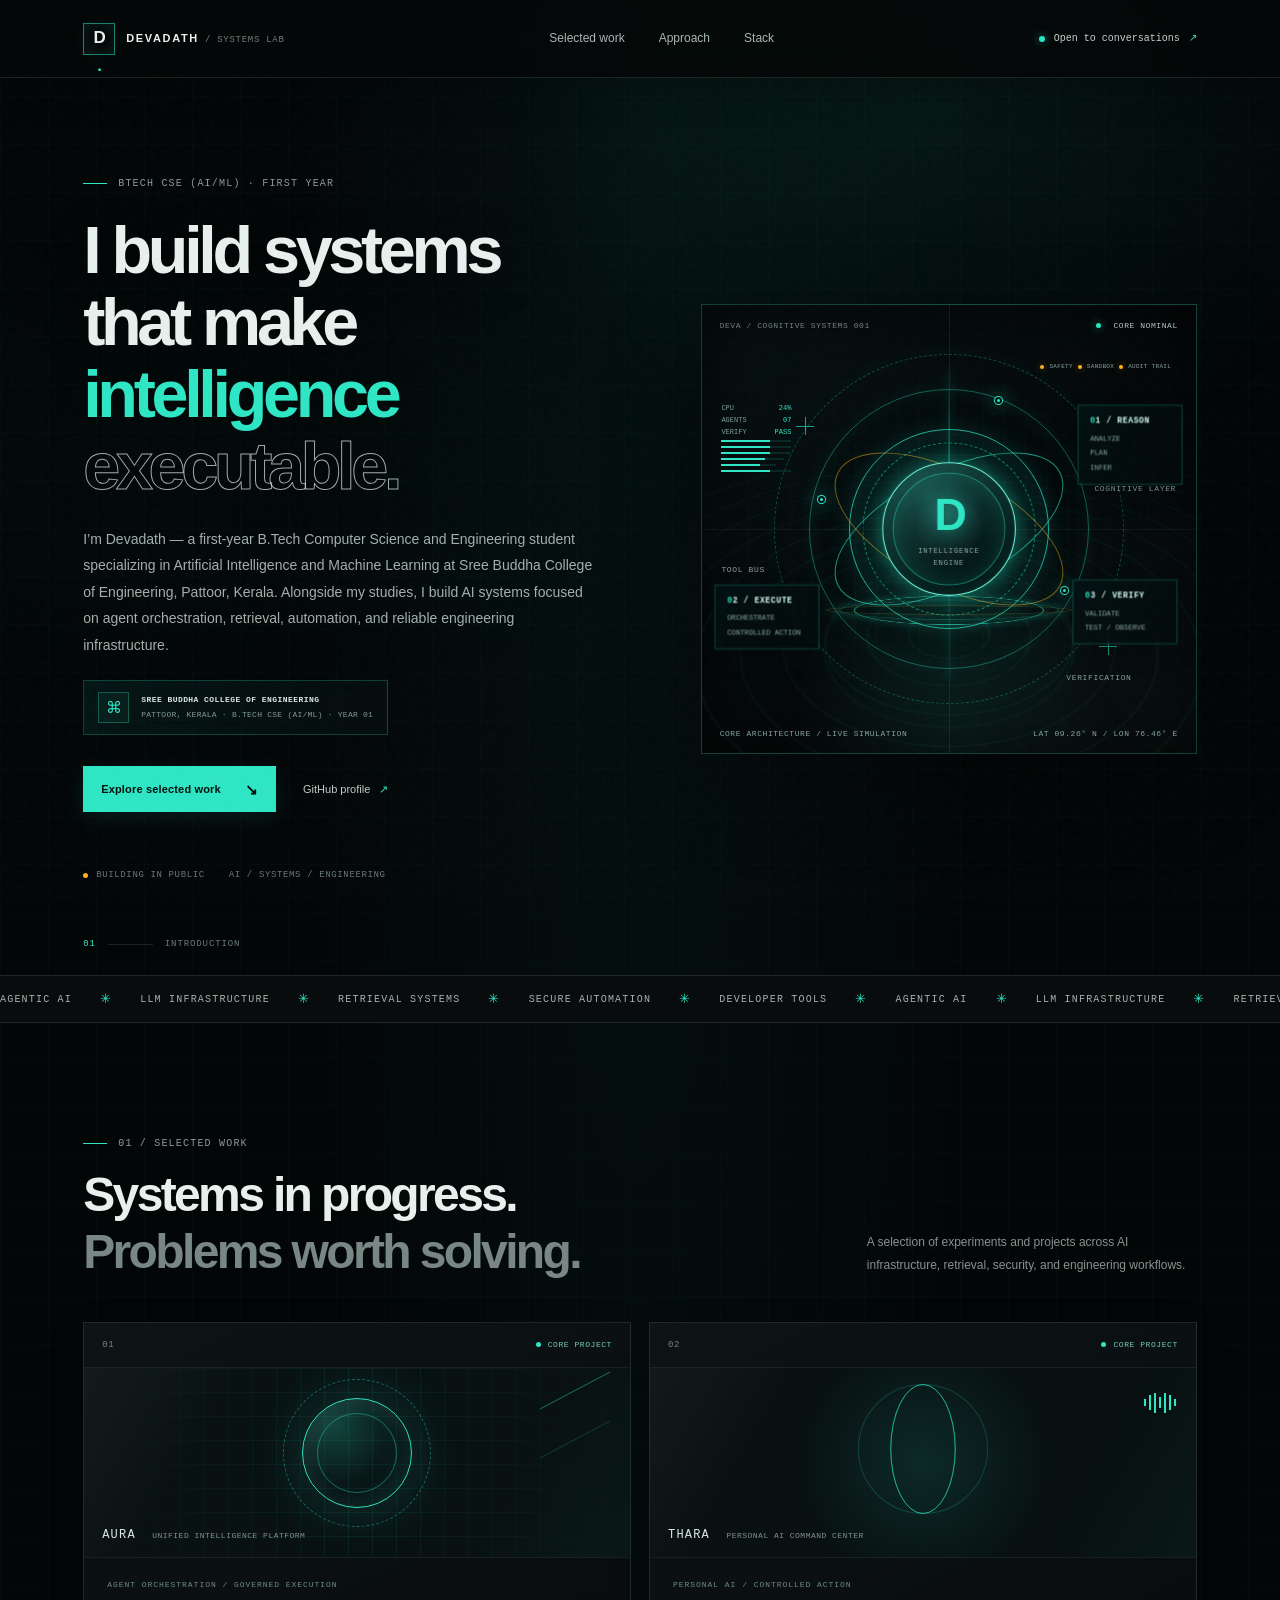
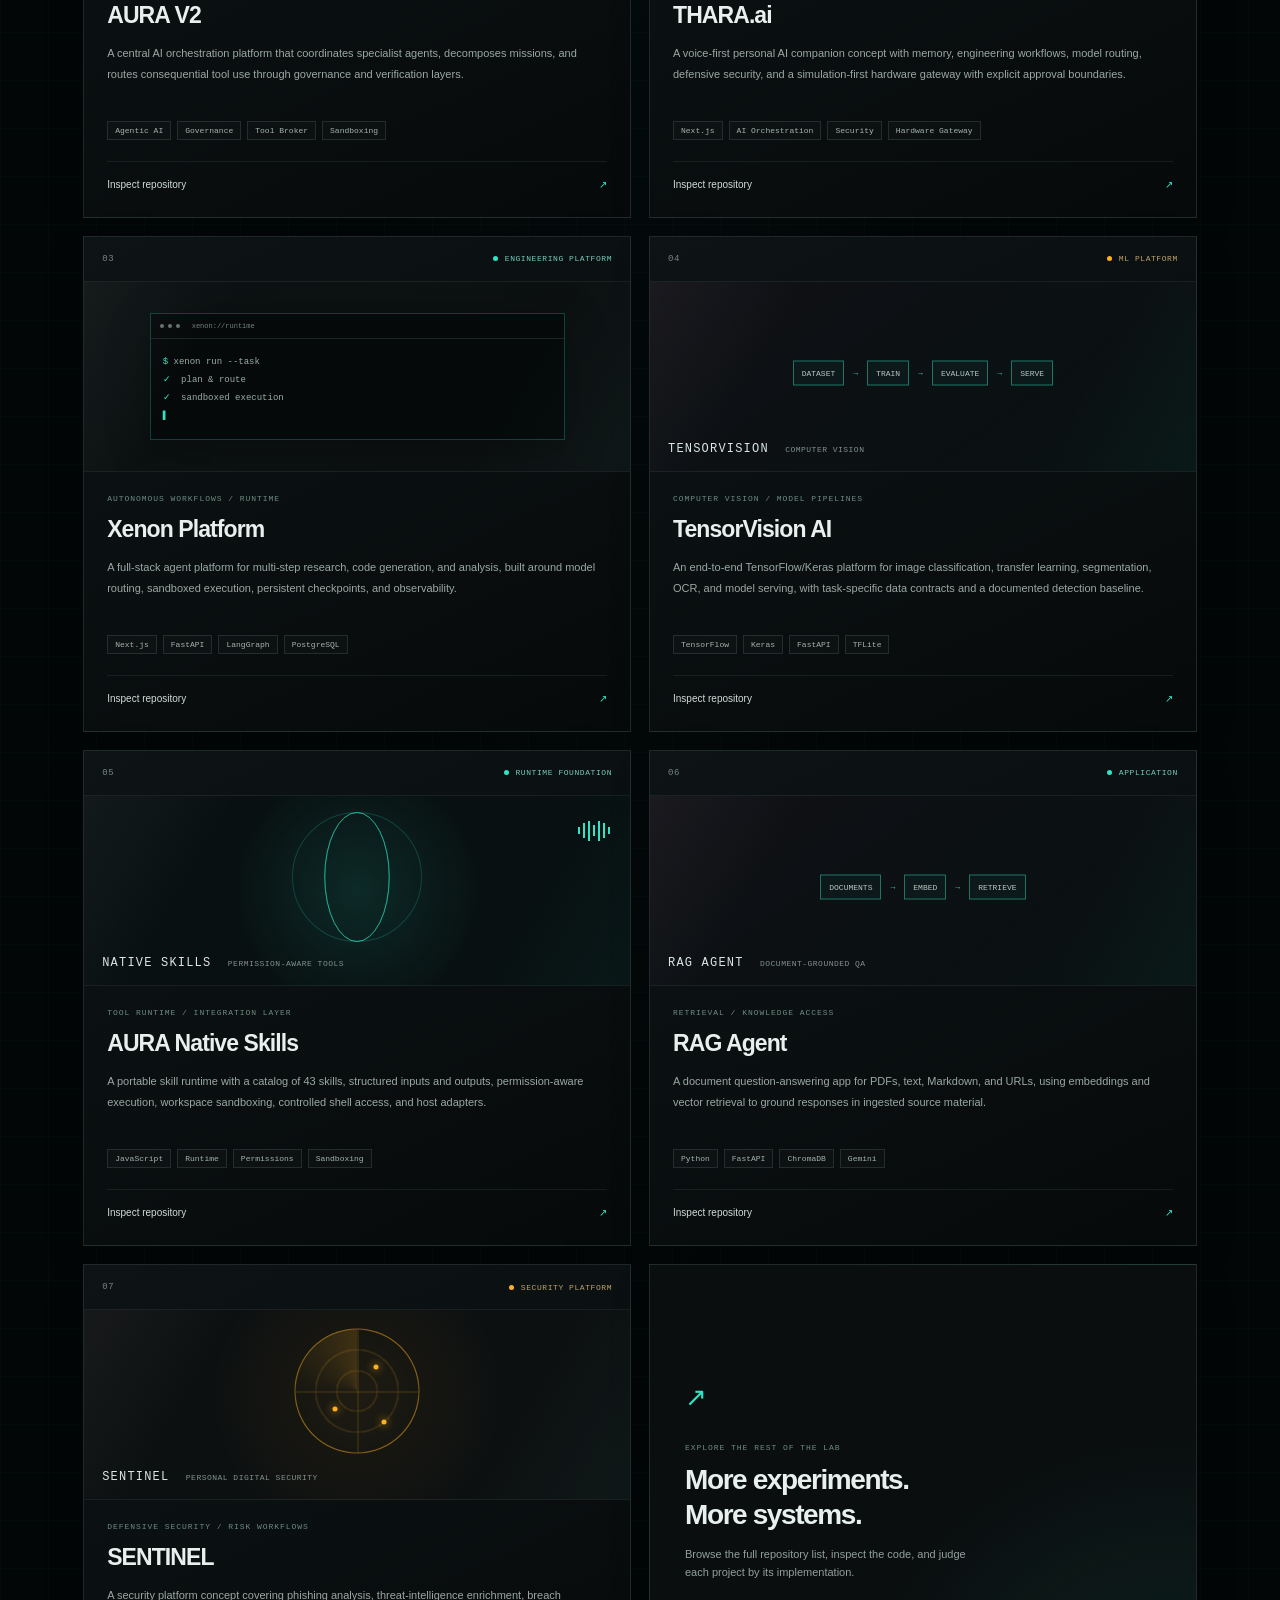
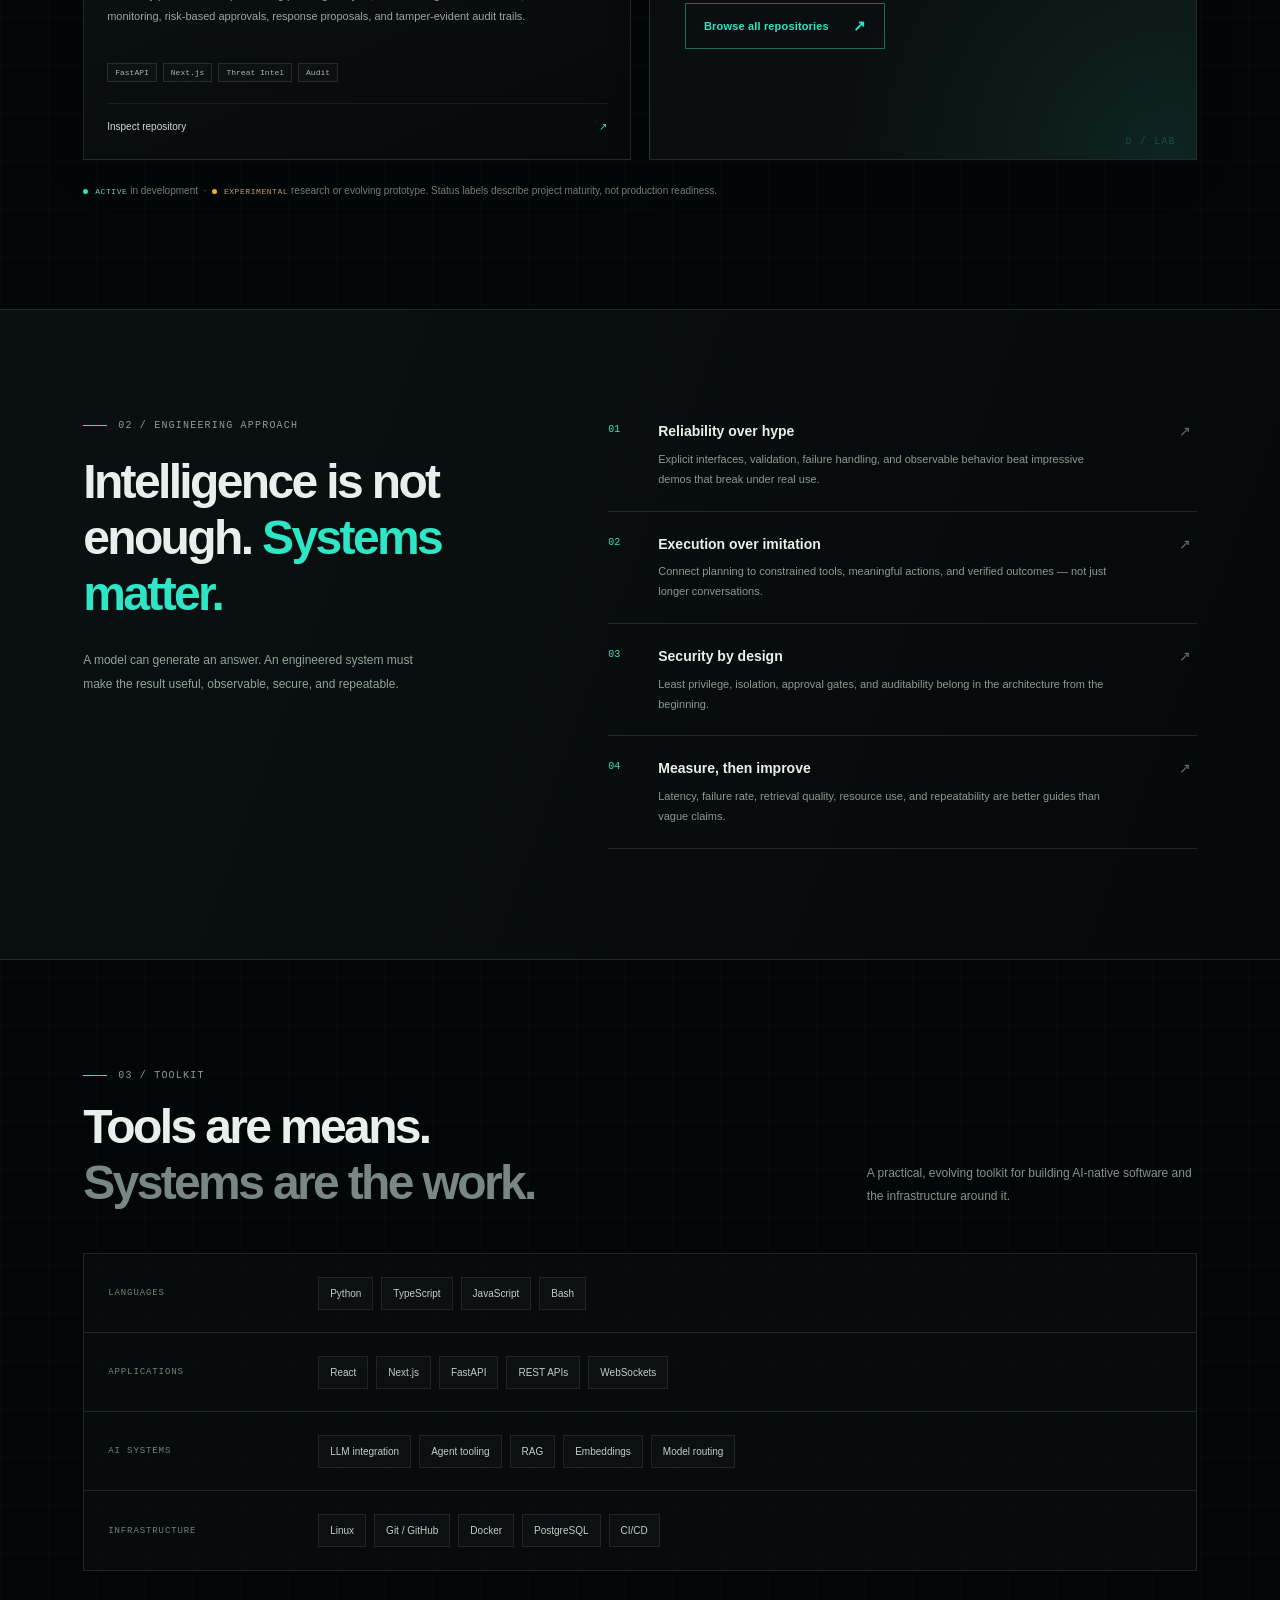
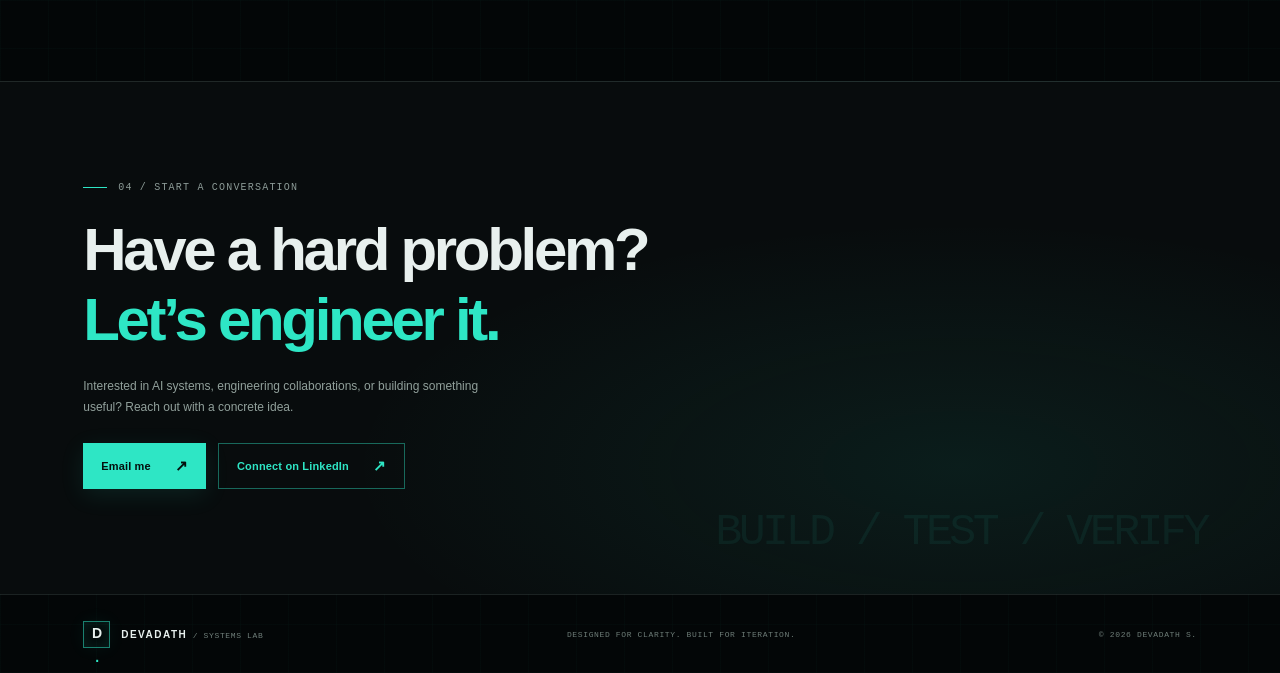
==== commit 9c53769e: "Remove literal escaped newline artifacts from page head" ====
--- a/index.html
+++ b/index.html
@@ -3,7 +3,9 @@
 <head>
   <meta charset="utf-8">
   <meta name="viewport" content="width=device-width, initial-scale=1">
-  <meta name="theme-color" content="#050708">\n  <meta property="og:title" content="Devadath S. — AI Systems Lab">\n  <meta property="og:description" content="Engineering agentic AI, secure automation, retrieval systems, and intelligent infrastructure.">
+  <meta name="theme-color" content="#050708">
+  <meta property="og:title" content="Devadath S. — AI Systems Lab">
+  <meta property="og:description" content="Engineering agentic AI, secure automation, retrieval systems, and intelligent infrastructure.">
   <meta name="description" content="Devadath S. — AI systems builder exploring agentic AI, retrieval, secure automation and developer infrastructure.">
   <title>Devadath S. — AI Systems Engineer</title>
   <link rel="preconnect" href="https://fonts.googleapis.com">
@@ -28,7 +30,8 @@
       <div class="hero-copy">
         <div class="eyebrow"><span class="eyebrow-line"></span> BTECH CSE (AI/ML) · FIRST YEAR</div>
         <h1>I build systems<br>that make <span class="accent">intelligence</span><br><span class="outline-text">executable.</span></h1>
-        <p class="hero-description">I’m Devadath — a first-year B.Tech Computer Science and Engineering student specializing in Artificial Intelligence and Machine Learning at Sree Buddha College of Engineering, Pattoor, Kerala. Alongside my studies, I build AI systems focused on agent orchestration, retrieval, automation, and reliable engineering infrastructure.</p>\n        <div class="education-chip"><span class="education-icon">⌘</span><span><b>SREE BUDDHA COLLEGE OF ENGINEERING</b><small>PATTOOR, KERALA · B.TECH CSE (AI/ML) · YEAR 01</small></span></div>
+        <p class="hero-description">I’m Devadath — a first-year B.Tech Computer Science and Engineering student specializing in Artificial Intelligence and Machine Learning at Sree Buddha College of Engineering, Pattoor, Kerala. Alongside my studies, I build AI systems focused on agent orchestration, retrieval, automation, and reliable engineering infrastructure.</p>
+        <div class="education-chip"><span class="education-icon">⌘</span><span><b>SREE BUDDHA COLLEGE OF ENGINEERING</b><small>PATTOOR, KERALA · B.TECH CSE (AI/ML) · YEAR 01</small></span></div>
         <div class="hero-actions">
           <a class="button button-primary" href="#work">Explore selected work <span>↘</span></a>
           <a class="text-link" href="https://github.com/devadathdev" target="_blank" rel="noreferrer">GitHub profile <span>↗</span></a>
--- a/styles.css
+++ b/styles.css
@@ -61,3 +61,10 @@
 @media(max-width:850px){.hud-3d .orbit-outer{width:310px;height:310px}.hud-panel{min-width:90px;padding:7px 8px}.hud-metric{left:3%}}
 @media(max-width:600px){.system-visual.hud-3d{height:360px}.hud-3d .orbit-outer{width:270px;height:270px}.hud-3d .orbit-mid{width:220px;height:220px}.hud-3d .orbit-inner{width:160px;height:160px}.hud-3d .orbit-tilt{width:205px;height:95px}.hud-3d .core{width:105px;height:105px}.hud-3d .core-glyph{font-size:35px}.hud-panel{font-size:6px;min-width:77px;padding:6px}.hud-panel b{font-size:7px}.panel-reason{top:24%;right:2%}.panel-execute{left:2%;bottom:22%}.panel-verify{right:2%;bottom:22%}.hud-metric{top:20%;font-size:6px}.hud-metric i{width:43px}.hud-status{top:12%;right:3%;font-size:5px}.hud-3d .label-a,.hud-3d .label-b{display:none}.hud-3d .visual-top,.hud-3d .visual-bottom{font-size:6px}.core-pedestal{top:69%;width:140px}.hud-3d .orbit-tilt-two{display:none}}
 @media(prefers-reduced-motion:reduce){.hud-scanline,.hud-3d .core,.hud-3d .node{animation:none!important}}
+
+.education-chip{display:flex;align-items:center;gap:12px;width:fit-content;max-width:100%;margin-top:22px;padding:11px 14px;border:1px solid rgba(46,230,197,.23);background:linear-gradient(110deg,rgba(46,230,197,.07),rgba(7,14,15,.65));box-shadow:inset 0 0 24px rgba(46,230,197,.025)}
+.education-icon{width:31px;height:31px;display:grid;place-items:center;border:1px solid rgba(46,230,197,.3);color:var(--teal);font:16px var(--mono);background:rgba(46,230,197,.05)}
+.education-chip b,.education-chip small{display:block;font-family:var(--mono);line-height:1.6}
+.education-chip b{font-size:8px;letter-spacing:.055em;color:#dce9e5}
+.education-chip small{font-size:8px;color:#829b93;letter-spacing:.03em;margin-top:2px}
+@media(max-width:600px){.education-chip{padding:9px 10px;gap:9px}.education-chip b{font-size:7px}.education-chip small{font-size:7px}}
